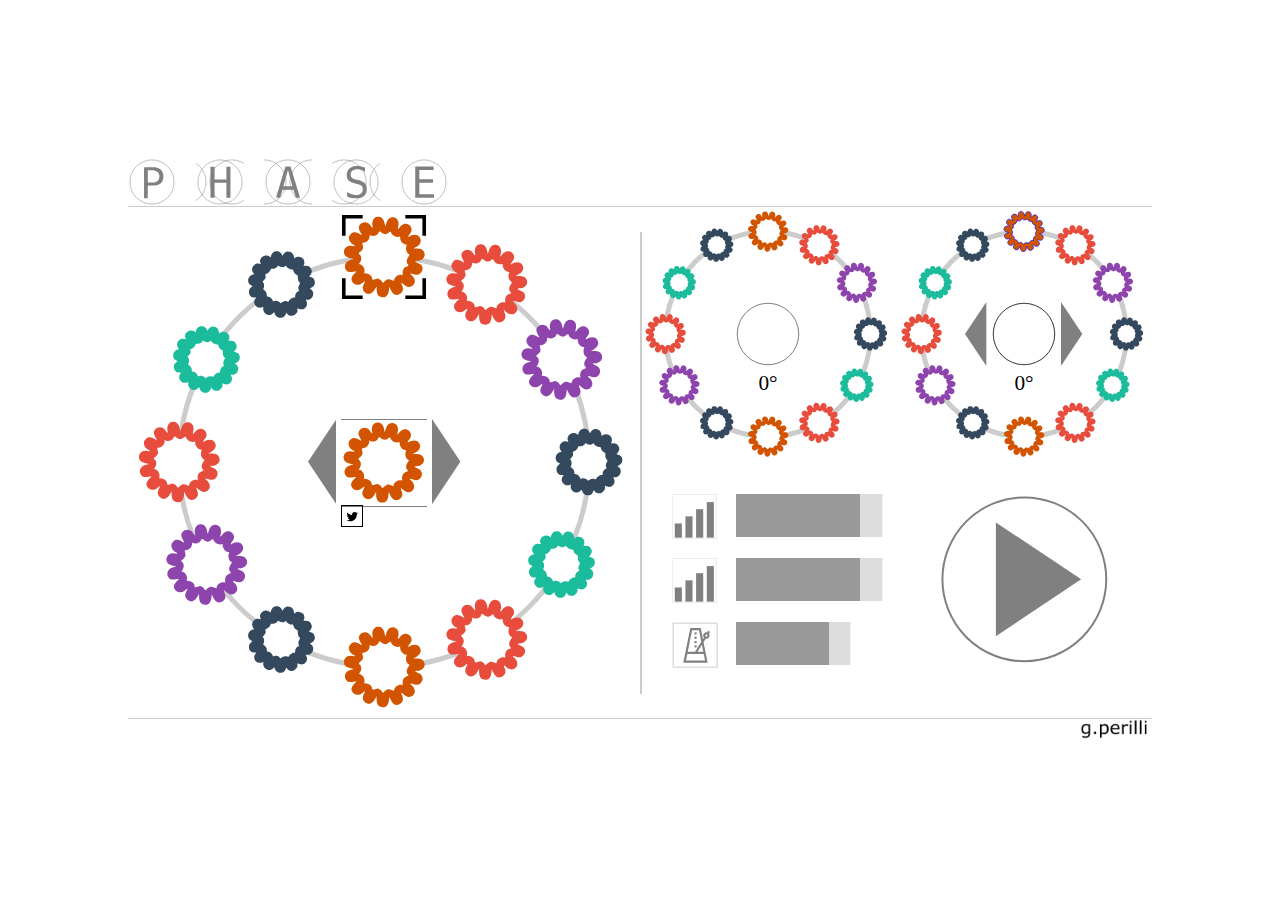
==== index.html @ 6e59edee "Update index.html" ====
<!DOCTYPE html>
<html>

<head>
<title>Phase</title>
    
<title>Phase: The Reichian Sequencer.</title>

<meta name="viewport" content="width=device-width, initial-scale=1" charset="UTF-8">
<meta name=”description” content="Phase; The Reichian sequencer. Phase any 12 note melody. 12 note melody phase machine for pure minimalist joy.">

<!-- OG Facebook -->
<meta property="og:url" content="https://gperilli.github.io/phase/" />
<meta property="og:type" content="website" />
<meta property="og:title" content="Phase" />
<meta property="og:description" content="Phase" />
<meta property="og:image" content="https://gperilli.github.io/phase/graphics/Phase-ShreImg.png" />

<!-- Twitter -->
<meta name="twitter:card" content="summary_large_image">
<meta name="twitter:site" content="@flickr" />
<meta name="twitter:title" content="Phase" />
<meta name="twitter:description" content="Phase" />
<meta name="twitter:image" content="https://gperilli.github.io/phase/graphics/Phase-ShreImg.png" />

<link rel="icon" href="graphics/phasefav.png">

<meta content="width=device-width, initial-scale=1" name="viewport" />
 
<style>
    html, body {
    height: 100%;
    margin: 0px;
        background-color: #fff;
        overflow: hidden;
}

.border {
    border: 0px solid blue;
}
    
.centralcolumn {
    background-color: white;
    width: 1024px;
    height: 100%;
    border: 0px solid blue; 
    position: relative; 
    margin: auto;
    
}
    
#SqrsCnt {
    position: absolute;
    background-color: #fff; 
}

#CntrlSqre {
    position: absolute; 
    background-color: #fff; 
    border: 0px solid #000;
}

.DspQrtrs {
    position: absolute;
    background-color: #fff; 
}

#gperilli {
    position: absolute; 
    background-color: #fff; 
    border-top: 0px solid #000;   
}

#ttle {
    position: absolute; 
    background-color: #fff; 
    border-bottom: 0px solid #000;   
}

#DsplySqre {
    position: absolute; 
    background-color: #fff; 
    border: 0px solid #000;"
}
        
.gperillilink {
    opacity: 0;
    cursor: pointer;
}
    
.gperillilink:hover {
    opacity: 1;
}
    
#PhseDspBx:hover {
    background-color: #ddd;    
}
    
.PhseSlect {
   
}
    
.PhseSlect:hover {
    background-color: #ddd; 
}

    
.FdeImgCvr {
  opacity: 0;
  fill: #fff;
  width: 100%;
  height: 100%;
}




.seqitmslctbx {
    opacity: 0;
}
    
.seqitmincrcle {
    opacity: 0;
}

.seqitmundrcrcle {
    opacity: 0;
}
    
.seqitmundrcrcle.transi {
    -webkit-transition: 1s;
  -moz-transition: 1s;
  -ms-transition: 1s;
  -o-transition: 1s;
  transition: 2s;
    opacity: 1;
}
    
.SeqItmPth {
    opacity: 0;
}
    
.SeqItmPth.transi {
    -webkit-transition: 1s;
  -moz-transition: 1s;
  -ms-transition: 1s;
  -o-transition: 1s;
  transition: 2s;
    opacity: 1;
}

#playbtncrcle {
    fill: none;
}
    
#playbtnico {
    fill: #808080;
}
    
#plybar1 {
    fill: #808080;
    display: none;
}
    
#plybar2 {
    fill: #808080;
    display: none;
}


input[type="range"] { 
    margin: auto;
    -webkit-appearance: none;
    position: relative;
    overflow: hidden;
    height: 40px;
    width: 200px;
    cursor: pointer;
    border-radius: 0; /* iOS */
    background: #ddd;
}

::-webkit-slider-runnable-track {
    background: #ddd;
}

/*
 * 1. Set to 0 width and remove border for a slider without a thumb
 */
::-webkit-slider-thumb {
    -webkit-appearance: none;
    width: 10px; /* 1 */
    height: 40px;
    background: #999;
    box-shadow: -100vw 0 0 100vw #999;
    border: 0px solid #999; /* 1 */
}

::-moz-range-track {
    height: 40px;
    background: #ddd;
}

::-moz-range-thumb {
    background: #999;
    height: 40px;
    width: 20px;
    border: 3px solid #999;
    border-radius: 0 !important;
    box-shadow: -100vw 0 0 100vw dodgerblue;
    box-sizing: border-box;
}

::-ms-fill-lower { 
    background: dodgerblue;
}

::-ms-thumb { 
    background: #999;
    border: 2px solid #999;
    height: 40px;
    width: 20px;
    box-sizing: border-box;
}

::-ms-ticks-after { 
    display: none; 
}

::-ms-ticks-before { 
    display: none; 
}

::-ms-track { 
    background: #ddd;
    color: transparent;
    height: 40px;
    border: none;
}

::-ms-tooltip { 
    display: none;
}

.uicvrbx {
    display: none;
}
    
/* Responsiveness */
@media (max-width: 1024px) {
	.centralcolumn {
		width: 100%;
	}
}

</style>
<script src="js/siema.js"></script>
<script src="js/Tone.js"></script>
    
</head>
    
<body id="scrnbdy" onload="SetLyOut(), loadfunc()" onresize="SetLyOut()">

<div id="centralcolumn" class="centralcolumn">
    
<div id="line" style="position: absolute; width: 0px; border: 0.6px solid #ccc; z-index: 90;"></div>
<div id="SqrsCnt"></div>
<div id="CntrlSqre">
    
    
    <svg height=100% width=100% style="overflow: visible;">
        <circle id="circle" cx="50%" cy="50%" r="50%" stroke="#ccc" stroke-width="5" style="" fill="transparent" />
        
        
            
            <svg id="SeqPntRct0" xmlns="http://www.w3.org/2000/svg" class="SmpleDsp" style="position: absolute;" viewBox="0 0 70 70" width="100%">
                <circle class="seqitmundrcrcle transi" id="seqitmundrcrcle0" cx="50%" cy="50%" r="31%" style="position: relative; fill: #fff;" />
                <path class="SeqItmPth transi" id="seqitm0" style="" d=""> </path>
                <circle class="seqitmincrcle" id="seqitmincrcle0" cx="50%" cy="50%" r="31%" style="position: relative;" />
                
                <g class="seqitmslctbx" id="seqitmslctbx0" style="">
                    <path d="M17.5,2 L2,2 L2,17.5" fill="none" stroke="black" stroke-width="3" />
                    <path d="M2,52.5 L2,68 L17.5,68" fill="none" stroke="black" stroke-width="3" />
                    <path d="M52.5,68 L68,68 L68,52.5" fill="none" stroke="black" stroke-width="3" />
                    <path d="M68,17.5 L68,2 L52.5,2" fill="none" stroke="black" stroke-width="3" />
                </g>
            </svg>
        <circle id="SeqPnt0" class="FdeImgCvr" onmouseover="seqitmfdr(0, 'over')" onmouseout="seqitmfdr(0, 'out')" onClick="itmslct(0), StCarPs(0), playIt(0, 0.25)" cx="0" cy="0" r="5px" />
        
        
            <svg id="SeqPntRct1" xmlns="http://www.w3.org/2000/svg" class="SmpleDsp" style="position: absolute;" viewBox="0 0 70 70" width="100%">
                <circle class="seqitmundrcrcle transi" id="seqitmundrcrcle1" cx="50%" cy="50%" r="31%" style="position: relative; fill: #fff;" />
                <path class="SeqItmPth transi" id="seqitm1" style="" d=""> </path>
                <circle class="seqitmincrcle" id="seqitmincrcle1" cx="50%" cy="50%" r="31%" style="position: relative;" />
                
                <g class="seqitmslctbx" id="seqitmslctbx1" style="">
                    <path d="M17.5,2 L2,2 L2,17.5" fill="none" stroke="black" stroke-width="3" />
                    <path d="M2,52.5 L2,68 L17.5,68" fill="none" stroke="black" stroke-width="3" />
                    <path d="M52.5,68 L68,68 L68,52.5" fill="none" stroke="black" stroke-width="3" />
                    <path d="M68,17.5 L68,2 L52.5,2" fill="none" stroke="black" stroke-width="3" />
                </g>
            </svg>
        <circle class="FdeImgCvr transi" onmouseover="seqitmfdr(1, 'over')" onmouseout="seqitmfdr(1, 'out')" onClick="itmslct(1), StCarPs(1), playIt(1, 0.25)" id="SeqPnt1" cx="0" cy="0" r="5px" stroke="red" stroke-width="1" />
        
        
            <svg id="SeqPntRct2" xmlns="http://www.w3.org/2000/svg" class="SmpleDsp" style="position: absolute;" viewBox="0 0 70 70" width="100%">
                <circle class="seqitmundrcrcle transi" id="seqitmundrcrcle2" cx="50%" cy="50%" r="31%" style="position: relative; fill: #fff;" />
                <path class="SeqItmPth transi" id="seqitm2" style="" d=""> </path>
                <circle class="seqitmincrcle" id="seqitmincrcle2" cx="50%" cy="50%" r="31%" style="position: relative;" />
                
                <g class="seqitmslctbx" id="seqitmslctbx2" style="">
                    <path d="M17.5,2 L2,2 L2,17.5" fill="none" stroke="black" stroke-width="3" />
                    <path d="M2,52.5 L2,68 L17.5,68" fill="none" stroke="black" stroke-width="3" />
                    <path d="M52.5,68 L68,68 L68,52.5" fill="none" stroke="black" stroke-width="3" />
                    <path d="M68,17.5 L68,2 L52.5,2" fill="none" stroke="black" stroke-width="3" />
                </g>
            </svg>
        <circle class="FdeImgCvr transi" onmouseover="seqitmfdr(2, 'over')" onmouseout="seqitmfdr(2, 'out')" onClick="itmslct(2), StCarPs(2), playIt(2, 0.25)" id="SeqPnt2" cx="0" cy="0" r="5px" stroke="red" stroke-width="1" />
        
        
            <svg id="SeqPntRct3" xmlns="http://www.w3.org/2000/svg" class="SmpleDsp" style="position: absolute;" viewBox="0 0 70 70" width="100%">
                <circle class="seqitmundrcrcle transi" id="seqitmundrcrcle3" cx="50%" cy="50%" r="31%" style="position: relative; fill: #fff;" />
                <path class="SeqItmPth transi" id="seqitm3" style="" d=""> </path>
                <circle class="seqitmincrcle" id="seqitmincrcle3" cx="50%" cy="50%" r="31%" style="position: relative;" />
                
                <g class="seqitmslctbx" id="seqitmslctbx3" style="">
                    <path d="M17.5,2 L2,2 L2,17.5" fill="none" stroke="black" stroke-width="3" />
                    <path d="M2,52.5 L2,68 L17.5,68" fill="none" stroke="black" stroke-width="3" />
                    <path d="M52.5,68 L68,68 L68,52.5" fill="none" stroke="black" stroke-width="3" />
                    <path d="M68,17.5 L68,2 L52.5,2" fill="none" stroke="black" stroke-width="3" />
                </g>
            </svg>
        <circle class="FdeImgCvr transi" onmouseover="seqitmfdr(3, 'over')" onmouseout="seqitmfdr(3, 'out')" onClick="itmslct(3), StCarPs(3), playIt(3, 0.25)" id="SeqPnt3" cx="0" cy="0" r="5px" stroke="red" stroke-width="1" />
        
        
            <svg id="SeqPntRct4" xmlns="http://www.w3.org/2000/svg" class="SmpleDsp" style="position: absolute;" viewBox="0 0 70 70" width="100%">
                <circle class="seqitmundrcrcle transi" id="seqitmundrcrcle4" cx="50%" cy="50%" r="31%" style="position: relative; fill: #fff;" />
                <path class="SeqItmPth transi" id="seqitm4" style="" d=""> </path>
                <circle class="seqitmincrcle" id="seqitmincrcle4" cx="50%" cy="50%" r="31%" style="position: relative;" />
                
                <g class="seqitmslctbx" id="seqitmslctbx4" style="">
                    <path d="M17.5,2 L2,2 L2,17.5" fill="none" stroke="black" stroke-width="3" />
                    <path d="M2,52.5 L2,68 L17.5,68" fill="none" stroke="black" stroke-width="3" />
                    <path d="M52.5,68 L68,68 L68,52.5" fill="none" stroke="black" stroke-width="3" />
                    <path d="M68,17.5 L68,2 L52.5,2" fill="none" stroke="black" stroke-width="3" />
                </g>
            </svg>
        <circle class="FdeImgCvr transi" onmouseover="seqitmfdr(4, 'over')" onmouseout="seqitmfdr(4, 'out')" onClick="itmslct(4), StCarPs(4), playIt(4, 0.25)" id="SeqPnt4" cx="0" cy="0" r="5px" stroke="red" stroke-width="1" />
        
        
            <svg id="SeqPntRct5" xmlns="http://www.w3.org/2000/svg" class="SmpleDsp" style="position: absolute;" viewBox="0 0 70 70" width="100%">
                <circle class="seqitmundrcrcle transi" id="seqitmundrcrcle5" cx="50%" cy="50%" r="31%" style="position: relative; fill: #fff;" />
                <path class="SeqItmPth transi" id="seqitm5" style="" d=""> </path>
                <circle class="seqitmincrcle" id="seqitmincrcle5" cx="50%" cy="50%" r="31%" style="position: relative;" />
                
                <g class="seqitmslctbx" id="seqitmslctbx5" style="">
                    <path d="M17.5,2 L2,2 L2,17.5" fill="none" stroke="black" stroke-width="3" />
                    <path d="M2,52.5 L2,68 L17.5,68" fill="none" stroke="black" stroke-width="3" />
                    <path d="M52.5,68 L68,68 L68,52.5" fill="none" stroke="black" stroke-width="3" />
                    <path d="M68,17.5 L68,2 L52.5,2" fill="none" stroke="black" stroke-width="3" />
                </g>
            </svg>
        <circle class="FdeImgCvr transi" onmouseover="seqitmfdr(5, 'over')" onmouseout="seqitmfdr(5, 'out')" onClick="itmslct(5), StCarPs(5), playIt(5, 0.25)" id="SeqPnt5" cx="0" cy="0" r="5px" stroke="red" stroke-width="1" />
        
        
            <svg id="SeqPntRct6" xmlns="http://www.w3.org/2000/svg" class="SmpleDsp" style="position: absolute;" viewBox="0 0 70 70" width="100%">
                <circle class="seqitmundrcrcle transi" id="seqitmundrcrcle6" cx="50%" cy="50%" r="31%" style="position: relative; fill: #fff;" />
                <path class="SeqItmPth transi" id="seqitm6" style="" d=""> </path>
                <circle class="seqitmincrcle" id="seqitmincrcle6" cx="50%" cy="50%" r="31%" style="position: relative;" />
                
                <g class="seqitmslctbx" id="seqitmslctbx6" style="">
                    <path d="M17.5,2 L2,2 L2,17.5" fill="none" stroke="black" stroke-width="3" />
                    <path d="M2,52.5 L2,68 L17.5,68" fill="none" stroke="black" stroke-width="3" />
                    <path d="M52.5,68 L68,68 L68,52.5" fill="none" stroke="black" stroke-width="3" />
                    <path d="M68,17.5 L68,2 L52.5,2" fill="none" stroke="black" stroke-width="3" />
                </g>
            </svg>
        <circle class="FdeImgCvr transi" onmouseover="seqitmfdr(6, 'over')" onmouseout="seqitmfdr(6, 'out')" onClick="itmslct(6), StCarPs(6), playIt(6, 0.25)" id="SeqPnt6" cx="0" cy="0" r="5px" stroke="red" stroke-width="1" />
        
        
            <svg id="SeqPntRct7" xmlns="http://www.w3.org/2000/svg" class="SmpleDsp" style="position: absolute;" viewBox="0 0 70 70" width="100%">
                <circle class="seqitmundrcrcle transi" id="seqitmundrcrcle7" cx="50%" cy="50%" r="31%" style="position: relative; fill: #fff;" />
                <path class="SeqItmPth transi" id="seqitm7" style="" d=""> </path>
                <circle class="seqitmincrcle" id="seqitmincrcle7" cx="50%" cy="50%" r="31%" style="position: relative;" />
                
                <g class="seqitmslctbx" id="seqitmslctbx7" style="">
                    <path d="M17.5,2 L2,2 L2,17.5" fill="none" stroke="black" stroke-width="3" />
                    <path d="M2,52.5 L2,68 L17.5,68" fill="none" stroke="black" stroke-width="3" />
                    <path d="M52.5,68 L68,68 L68,52.5" fill="none" stroke="black" stroke-width="3" />
                    <path d="M68,17.5 L68,2 L52.5,2" fill="none" stroke="black" stroke-width="3" />
                </g>
            </svg>
        <circle class="FdeImgCvr transi" onmouseover="seqitmfdr(7, 'over')" onmouseout="seqitmfdr(7, 'out')" id="SeqPnt7" onClick="itmslct(7), StCarPs(7), playIt(7, 0.25)" cx="0" cy="0" r="5px" stroke="red" stroke-width="1" />
        
        
            <svg id="SeqPntRct8" xmlns="http://www.w3.org/2000/svg" class="SmpleDsp" style="position: absolute;" viewBox="0 0 70 70" width="100%">
                <circle class="seqitmundrcrcle transi" id="seqitmundrcrcle8" cx="50%" cy="50%" r="31%" style="position: relative; fill: #fff;" />
                <path class="SeqItmPth transi" id="seqitm8" style="" d=""> </path>
                <circle class="seqitmincrcle" id="seqitmincrcle8" cx="50%" cy="50%" r="31%" style="position: relative;" />
                
                <g class="seqitmslctbx" id="seqitmslctbx8" style="">
                    <path d="M17.5,2 L2,2 L2,17.5" fill="none" stroke="black" stroke-width="3" />
                    <path d="M2,52.5 L2,68 L17.5,68" fill="none" stroke="black" stroke-width="3" />
                    <path d="M52.5,68 L68,68 L68,52.5" fill="none" stroke="black" stroke-width="3" />
                    <path d="M68,17.5 L68,2 L52.5,2" fill="none" stroke="black" stroke-width="3" />
                </g>
            </svg>
        <circle class="FdeImgCvr transi" onmouseover="seqitmfdr(8, 'over')" onmouseout="seqitmfdr(8, 'out')" onClick="itmslct(8), StCarPs(8), playIt(8, 0.25)" id="SeqPnt8" cx="0" cy="0" r="5px" stroke="red" stroke-width="1" />
        
        
            <svg id="SeqPntRct9" xmlns="http://www.w3.org/2000/svg" class="SmpleDsp" style="position: absolute;" viewBox="0 0 70 70" width="100%">
                <circle class="seqitmundrcrcle transi" id="seqitmundrcrcle9" cx="50%" cy="50%" r="31%" style="position: relative; fill: #fff;" />
                <path class="SeqItmPth transi" id="seqitm9" style="" d=""> </path>
                <circle class="seqitmincrcle" id="seqitmincrcle9" cx="50%" cy="50%" r="31%" style="position: relative;" />
                
                <g class="seqitmslctbx" id="seqitmslctbx9" style="">
                    <path d="M17.5,2 L2,2 L2,17.5" fill="none" stroke="black" stroke-width="3" />
                    <path d="M2,52.5 L2,68 L17.5,68" fill="none" stroke="black" stroke-width="3" />
                    <path d="M52.5,68 L68,68 L68,52.5" fill="none" stroke="black" stroke-width="3" />
                    <path d="M68,17.5 L68,2 L52.5,2" fill="none" stroke="black" stroke-width="3" />
                </g>
            </svg>
        <circle class="FdeImgCvr transi" onmouseover="seqitmfdr(9, 'over')" onmouseout="seqitmfdr(9, 'out')" onClick="itmslct(9), StCarPs(9), playIt(9, 0.25)" id="SeqPnt9" cx="0" cy="0" r="5px" stroke="red" stroke-width="1" />
        
        
            <svg id="SeqPntRct10" xmlns="http://www.w3.org/2000/svg" class="SmpleDsp" style="position: absolute;" viewBox="0 0 70 70" width="100%">
                <circle class="seqitmundrcrcle transi" id="seqitmundrcrcle10" cx="50%" cy="50%" r="31%" style="position: relative; fill: #fff;" />
                <path class="SeqItmPth transi" id="seqitm10" style="" d=""> </path>
                <circle class="seqitmincrcle" id="seqitmincrcle10" cx="50%" cy="50%" r="31%" style="position: relative;" />
                
                <g class="seqitmslctbx" id="seqitmslctbx10" style="">
                    <path d="M17.5,2 L2,2 L2,17.5" fill="none" stroke="black" stroke-width="3" />
                    <path d="M2,52.5 L2,68 L17.5,68" fill="none" stroke="black" stroke-width="3" />
                    <path d="M52.5,68 L68,68 L68,52.5" fill="none" stroke="black" stroke-width="3" />
                    <path d="M68,17.5 L68,2 L52.5,2" fill="none" stroke="black" stroke-width="3" />
                </g>
            </svg>
        <circle class="FdeImgCvr transi" onmouseover="seqitmfdr(10, 'over')" onmouseout="seqitmfdr(10, 'out')" onClick="itmslct(10), StCarPs(10), playIt(10, 0.25)" id="SeqPnt10" cx="0" cy="0" r="5px" stroke="red" stroke-width="1" />
        
        
            <svg id="SeqPntRct11" xmlns="http://www.w3.org/2000/svg" class="SmpleDsp" style="position: absolute;" viewBox="0 0 70 70" width="100%">
                <circle class="seqitmundrcrcle transi" id="seqitmundrcrcle11" cx="50%" cy="50%" r="31%" style="position: relative; fill: #fff;" />
                <path class="SeqItmPth transi" id="seqitm11" style="" d=""> </path>
                <circle class="seqitmincrcle" id="seqitmincrcle11" cx="50%" cy="50%" r="31%" style="position: relative;" />
                
                <g class="seqitmslctbx" id="seqitmslctbx11" style="">
                    <path d="M17.5,2 L2,2 L2,17.5" fill="none" stroke="black" stroke-width="3" />
                    <path d="M2,52.5 L2,68 L17.5,68" fill="none" stroke="black" stroke-width="3" />
                    <path d="M52.5,68 L68,68 L68,52.5" fill="none" stroke="black" stroke-width="3" />
                    <path d="M68,17.5 L68,2 L52.5,2" fill="none" stroke="black" stroke-width="3" />
                </g>
            </svg>
        <circle class="FdeImgCvr transi" onmouseover="seqitmfdr(11, 'over')" onmouseout="seqitmfdr(11, 'out')" onClick="itmslct(11), StCarPs(11), playIt(11, 0.25)" id="SeqPnt11" cx="0" cy="0" r="5px" stroke="red" stroke-width="1" />
        
    </svg>
    
    <div id="TneBxBck" style="position: absolute;">
        <svg id="TneBxBckVec" height="0%" width="0%" viewBox="0 0 40 120" onclick="Siema.prev(), SeqStIncre('dn')">  
        <polygon points="40,0 40,120 0,60" style="fill:#808080;" />
        Sorry, your browser does not support inline SVG.
        </svg>
    </div>
    <div id="TneBx"  style="border-top: 1px solid #808080; border-bottom: 1px solid #808080; position: absolute;">
        <div class="siema" style="position: absolute: width: 100%; height: 100%; background-color: #fff;">
          
            <svg id="" xmlns="http://www.w3.org/2000/svg" class="SmpleDsp" style="position: relative;" viewBox="0 0 70 70" width="100%">
				<path id="NtePltteSlctItm1" style="" d=""> </path>
            </svg>
            
            <svg id="" xmlns="http://www.w3.org/2000/svg" class="SmpleDsp" style="position: relative;" viewBox="0 0 70 70" width="100%">
				<path id="NtePltteSlctItm2" style="" d=""> </path>
            </svg>
            
            <svg id="" xmlns="http://www.w3.org/2000/svg" class="SmpleDsp" style="position: relative;" viewBox="0 0 70 70" width="100%">
				<path id="NtePltteSlctItm3" style="" d=""> </path>
            </svg>
            
            <svg id="" xmlns="http://www.w3.org/2000/svg" class="SmpleDsp" style="position: relative;" viewBox="0 0 70 70" width="100%">
				<path id="NtePltteSlctItm4" style="" d=""> </path>
            </svg>
            
            <svg id="" xmlns="http://www.w3.org/2000/svg" class="SmpleDsp" style="position: relative;" viewBox="0 0 70 70" width="100%">
				<path id="NtePltteSlctItm5" style="" d=""> </path>
            </svg>
            
            <svg id="" xmlns="http://www.w3.org/2000/svg" class="SmpleDsp" style="position: relative;" viewBox="0 0 70 70" width="100%">
				<path id="NtePltteSlctItm6" style="" d=""> </path>
            </svg>
            
            <svg id="" xmlns="http://www.w3.org/2000/svg" class="SmpleDsp" style="position: relative;" viewBox="0 0 70 70" width="100%">
				<path id="NtePltteSlctItm7" style="" d=""> </path>
            </svg>
            
            <svg id="" xmlns="http://www.w3.org/2000/svg" class="SmpleDsp" style="position: relative;" viewBox="0 0 70 70" width="100%">
				<path id="NtePltteSlctItm8" style="" d=""> </path>
            </svg>
            
            <svg id="" xmlns="http://www.w3.org/2000/svg" class="SmpleDsp" style="position: relative;" viewBox="0 0 70 70" width="100%">
				<path id="NtePltteSlctItm9" style="" d=""> </path>
            </svg>
            
            <svg id="" xmlns="http://www.w3.org/2000/svg" class="SmpleDsp" style="position: relative;" viewBox="0 0 70 70" width="100%">
				<path id="NtePltteSlctItm10" style="" d=""> </path>
            </svg>
        </div>
    </div>
    <div id="TneBxFrd" style="position: absolute;">
        <svg id="TneBxFrdVec" height="0%" width="0%" viewBox="0 0 40 120" onclick="Siema.next(), SeqStIncre('up')">
        <polygon points="0,0 0,120 40,60" style="fill:#808080;" />
        Sorry, your browser does not support inline SVG.
        </svg>
    </div>
    
    <div id="TwtrShreBtn" style="border: 1px solid #000; position: absolute;" onclick="window.open('http://www.twitter.com/share?url=https://gperilli.github.io/phase/index','twitter-share-dialog','width=626,height=436'); return false;">
        
		  <svg style="width: 100%; height: 100%;" viewbox="0 0 115 115">
			 <g transform="translate(1,1)">
				<path id="BtnTextID-Twitter" d="M90.461,40.316c-2.404,1.066-4.99,1.787-7.702,2.109c2.769-1.659,4.894-4.284,5.897-7.417 c-2.591,1.537-5.462,2.652-8.515,3.253c-2.446-2.605-5.931-4.233-9.79-4.233c-7.404,0-13.409,6.005-13.409,13.409 c0,1.051,0.119,2.074,0.349,3.056c-11.144-0.559-21.025-5.897-27.639-14.012c-1.154,1.98-1.816,4.285-1.816,6.742 c0,4.651,2.369,8.757,5.965,11.161c-2.197-0.069-4.266-0.672-6.073-1.679c-0.001,0.057-0.001,0.114-0.001,0.17 c0,6.497,4.624,11.916,10.757,13.147c-1.124,0.308-2.311,0.471-3.532,0.471c-0.866,0-1.705-0.083-2.523-0.239 c1.706,5.326,6.657,9.203,12.526,9.312c-4.59,3.597-10.371,5.74-16.655,5.74c-1.08,0-2.15-0.063-3.197-0.188 c5.931,3.806,12.981,6.025,20.553,6.025c24.664,0,38.152-20.432,38.152-38.153c0-0.581-0.013-1.16-0.039-1.734 C86.391,45.366,88.664,43.005,90.461,40.316L90.461,40.316z">
				</path>
			 </g>
		  </svg>
    </div>
    
</div>

<div id="DsplySqre" style="">
    <div class="DspQrtrs" id="StatSeqBx" style="">
        <svg height=100%; width=100%; style="overflow: visible;">
            <circle id="SttSqCrcl" cx="50%" cy="50%" r="50%" stroke="#ccc" stroke-width="5" style="" fill="transparent" />
            
        <circle id="StcSqPnt0" cx="0" cy="0" r="5px" stroke="red" stroke-width="0" fill="transparent"/>
            <svg id="StcSeqPntRct0" stroke="blue" stroke-width="0" xmlns="http://www.w3.org/2000/svg" class="SmpleDsp" style="position: absolute;" viewBox="0 0 70 70" width="100%">
                <circle class="seqitmundrcrcle transi" id="stcseqitmundrcrcle0" cx="50%" cy="50%" r="31%" style="position: relative; fill: #fff;" />
                <path class="SeqItmPth transi" id="stcseqitm0" style="" d=""> </path>
                <circle class="seqitmincrcle" id="StcSqItmInCrcl0" cx="50%" cy="50%" r="31%" style="position: relative;" />
            </svg>
            
        <circle id="StcSqPnt1" cx="0" cy="0" r="5px" stroke="black" stroke-width="0" fill="transparent" />
            <svg id="StcSeqPntRct1" stroke-width="1" xmlns="http://www.w3.org/2000/svg" class="SmpleDsp" style="position: absolute;" viewBox="0 0 70 70" width="100%">
				<circle class="seqitmundrcrcle transi" id="stcseqitmundrcrcle1" cx="50%" cy="50%" r="31%" style="position: relative; fill: #fff;" />
                <path class="SeqItmPth transi" id="stcseqitm1" style="" d=""> </path>
                <circle class="seqitmincrcle" id="StcSqItmInCrcl1" cx="50%" cy="50%" r="31%" style="position: relative;" />
            </svg>
            
        <circle id="StcSqPnt2" cx="0" cy="0" r="5px" stroke="black" stroke-width="0" fill="transparent" />
            <svg id="StcSeqPntRct2" xmlns="http://www.w3.org/2000/svg" class="SmpleDsp" style="position: absolute;" viewBox="0 0 70 70" width="100%">
				<circle class="seqitmundrcrcle transi" id="stcseqitmundrcrcle2" cx="50%" cy="50%" r="31%" style="position: relative; fill: #fff;" />
                <path class="SeqItmPth transi" id="stcseqitm2" style="" d=""> </path>
                <circle class="seqitmincrcle" id="StcSqItmInCrcl2" cx="50%" cy="50%" r="31%" style="position: relative;" />
            </svg>
            
        <circle id="StcSqPnt3" cx="0" cy="0" r="5px" stroke="black" stroke-width="0" fill="transparent" />
            <svg id="StcSeqPntRct3" xmlns="http://www.w3.org/2000/svg" class="SmpleDsp" style="position: absolute;" viewBox="0 0 70 70" width="100%">
				<circle class="seqitmundrcrcle transi" id="stcseqitmundrcrcle3" cx="50%" cy="50%" r="31%" style="position: relative; fill: #fff;" />
                <path class="SeqItmPth transi" id="stcseqitm3" style="" d=""> </path>
                <circle class="seqitmincrcle" id="StcSqItmInCrcl3" cx="50%" cy="50%" r="31%" style="position: relative;" />
            </svg>
            
        <circle id="StcSqPnt4" cx="0" cy="0" r="5px" stroke="black" stroke-width="0" fill="transparent" />
            <svg id="StcSeqPntRct4" xmlns="http://www.w3.org/2000/svg" class="SmpleDsp" style="position: absolute;" viewBox="0 0 70 70" width="100%">
				<circle class="seqitmundrcrcle transi" id="stcseqitmundrcrcle4" cx="50%" cy="50%" r="31%" style="position: relative; fill: #fff;" />
                <path class="SeqItmPth transi" id="stcseqitm4" style="" d=""> </path>
                <circle class="seqitmincrcle" id="StcSqItmInCrcl4" cx="50%" cy="50%" r="31%" style="position: relative;" />
            </svg>
            
        <circle id="StcSqPnt5" cx="0" cy="0" r="5px" stroke="black" stroke-width="0" fill="transparent" />
            <svg id="StcSeqPntRct5" xmlns="http://www.w3.org/2000/svg" class="SmpleDsp" style="position: absolute;" viewBox="0 0 70 70" width="100%">
				<circle class="seqitmundrcrcle transi" id="stcseqitmundrcrcle5" cx="50%" cy="50%" r="31%" style="position: relative; fill: #fff;" />
                <path class="SeqItmPth transi" id="stcseqitm5" style="" d=""> </path>
                <circle class="seqitmincrcle" id="StcSqItmInCrcl5" cx="50%" cy="50%" r="31%" style="position: relative;" />
            </svg>
            
        <circle id="StcSqPnt6" cx="0" cy="0" r="5px" stroke="black" stroke-width="0" fill="transparent" />
            <svg id="StcSeqPntRct6" xmlns="http://www.w3.org/2000/svg" class="SmpleDsp" style="position: absolute;" viewBox="0 0 70 70" width="100%">
				<circle class="seqitmundrcrcle transi" id="stcseqitmundrcrcle6" cx="50%" cy="50%" r="31%" style="position: relative; fill: #fff;" />
                <path class="SeqItmPth transi" id="stcseqitm6" style="" d=""> </path>
                <circle class="seqitmincrcle" id="StcSqItmInCrcl6" cx="50%" cy="50%" r="31%" style="position: relative;" />
            </svg>
            
        <circle id="StcSqPnt7" cx="0" cy="0" r="5px" stroke="black" stroke-width="0" fill="transparent" />
            <svg id="StcSeqPntRct7" xmlns="http://www.w3.org/2000/svg" class="SmpleDsp" style="position: absolute;" viewBox="0 0 70 70" width="100%">
				<circle class="seqitmundrcrcle transi" id="stcseqitmundrcrcle7" cx="50%" cy="50%" r="31%" style="position: relative; fill: #fff;" />
                <path class="SeqItmPth transi" id="stcseqitm7" style="" d=""> </path>
                <circle class="seqitmincrcle" id="StcSqItmInCrcl7" cx="50%" cy="50%" r="31%" style="position: relative;" />
            </svg>
            
        <circle id="StcSqPnt8" cx="0" cy="0" r="5px" stroke="black" stroke-width="0" fill="transparent" />
            <svg id="StcSeqPntRct8" stroke-width="1" xmlns="http://www.w3.org/2000/svg" class="SmpleDsp" style="position: absolute;" viewBox="0 0 70 70" width="100%">
				<circle class="seqitmundrcrcle transi" id="stcseqitmundrcrcle8" cx="50%" cy="50%" r="31%" style="position: relative; fill: #fff;" />
                <path class="SeqItmPth transi" id="stcseqitm8" style="" d=""> </path>
                <circle class="seqitmincrcle" id="StcSqItmInCrcl8" cx="50%" cy="50%" r="31%" style="position: relative;" />
            </svg>
            
        <circle id="StcSqPnt9" cx="0" cy="0" r="5px" stroke="black" stroke-width="0" fill="transparent" />
            <svg id="StcSeqPntRct9" xmlns="http://www.w3.org/2000/svg" class="SmpleDsp" style="position: absolute;" viewBox="0 0 70 70" width="100%">
				<circle class="seqitmundrcrcle transi" id="stcseqitmundrcrcle9" cx="50%" cy="50%" r="31%" style="position: relative; fill: #fff;" />
                <path class="SeqItmPth transi" id="stcseqitm9" style="" d=""> </path>
                <circle class="seqitmincrcle" id="StcSqItmInCrcl9" cx="50%" cy="50%" r="31%" style="position: relative;" />
            </svg>
            
        <circle id="StcSqPnt10" cx="0" cy="0" r="5px" stroke="black" stroke-width="0" fill="transparent" />
            <svg id="StcSeqPntRct10" xmlns="http://www.w3.org/2000/svg" class="SmpleDsp" style="position: absolute;" viewBox="0 0 70 70" width="100%">
				<circle class="seqitmundrcrcle transi" id="stcseqitmundrcrcle10" cx="50%" cy="50%" r="31%" style="position: relative; fill: #fff;" />
                <path class="SeqItmPth transi" id="stcseqitm10" style="" d=""> </path>
                <circle class="seqitmincrcle" id="StcSqItmInCrcl10" cx="50%" cy="50%" r="31%" style="position: relative;" />
            </svg>
            
        <circle id="StcSqPnt11" cx="0" cy="0" r="5px" stroke="black" stroke-width="0" fill="transparent" />
            <svg id="StcSeqPntRct11" xmlns="http://www.w3.org/2000/svg" class="SmpleDsp" style="position: absolute;" viewBox="0 0 70 70" width="100%">
				<circle class="seqitmundrcrcle transi" id="stcseqitmundrcrcle11" cx="50%" cy="50%" r="31%" style="position: relative; fill: #fff;" />
                <path class="SeqItmPth transi" id="stcseqitm11" style="" d=""> </path>
                <circle class="seqitmincrcle" id="StcSqItmInCrcl11" cx="50%" cy="50%" r="31%" style="position: relative;" />
            </svg>
            
        </svg>
        
        <div id="phsestatbx" style="border: 0px solid #000; position: absolute; z-index: 99;">
            <svg height=100%; width=100%; style="overflow: hidden;">
                <circle id="" cx="50%" cy="50%" r="48%" stroke="black" stroke-width="1" style="opacity: 0.5;" fill="#fff" />
            </svg>
        </div>
        
        <div id="phsestatdegbx" style="border: 0px solid #000; position: absolute; z-index: 99;" align="center">
            <p id="phsestatdegtx" style="position: relative; margin: 0px; padding: 0px;">0&#176;</p>
        </div>
        
        
    </div>
    
    <div class="DspQrtrs" id="PhseSeqBx" style="">
        <svg height=100%; width=100%; style="overflow: visible;">
            <circle id="PhsSqCrcl" cx="50%" cy="50%" r="50%" stroke="#ccc" stroke-width="5" style="" fill="transparent" />
            
        <circle id="PhsSqPnt0" cx="0" cy="0" r="5px" stroke="red" stroke-width="0" fill="transparent" />
        <svg id="PhsSeqPntRct0" stroke="blue" stroke-width="1" xmlns="http://www.w3.org/2000/svg" class="SmpleDsp" style="position: absolute;" viewBox="0 0 70 70" width="100%">
            <circle class="seqitmundrcrcle transi" id="phsseqitmundrcrcle0" cx="50%" cy="50%" r="31%" style="position: relative; fill: #fff;" />
            <path class="SeqItmPth transi" id="phsseqitm0" style="" d=""> </path>
            <circle class="seqitmincrcle" id="PhsSqItmInCrcl0" cx="50%" cy="50%" r="31%" style="position: relative;" />
        </svg>
            
        <circle id="PhsSqPnt1" cx="0" cy="0" r="5px" stroke="black" stroke-width="0" fill="transparent" />
             <svg id="PhsSeqPntRct1" xmlns="http://www.w3.org/2000/svg" class="SmpleDsp" style="position: absolute;" viewBox="0 0 70 70" width="100%">
				<circle class="seqitmundrcrcle transi" id="phsseqitmundrcrcle1" cx="50%" cy="50%" r="31%" style="position: relative; fill: #fff;" />
                <path class="SeqItmPth transi" id="phsseqitm1" style="" d=""> </path>
                 <circle class="seqitmincrcle" id="PhsSqItmInCrcl1" cx="50%" cy="50%" r="31%" style="position: relative;" />
            </svg>
            
        <circle id="PhsSqPnt2" cx="0" cy="0" r="5px" stroke="black" stroke-width="0" fill="transparent" />
            <svg id="PhsSeqPntRct2" stroke-width="1" xmlns="http://www.w3.org/2000/svg" class="SmpleDsp" style="position: absolute;" viewBox="0 0 70 70" width="100%">
				<circle class="seqitmundrcrcle transi" id="phsseqitmundrcrcle2" cx="50%" cy="50%" r="31%" style="position: relative; fill: #fff;" />
                <path class="SeqItmPth transi" id="phsseqitm2" style="" d=""> </path>
                <circle class="seqitmincrcle" id="PhsSqItmInCrcl2" cx="50%" cy="50%" r="31%" style="position: relative;" />
            </svg>
            
        <circle id="PhsSqPnt3" cx="0" cy="0" r="5px" stroke="black" stroke-width="0" fill="transparent" />
            <svg id="PhsSeqPntRct3" xmlns="http://www.w3.org/2000/svg" class="SmpleDsp" style="position: absolute;" viewBox="0 0 70 70" width="100%">
				<circle class="seqitmundrcrcle transi" id="phsseqitmundrcrcle3" cx="50%" cy="50%" r="31%" style="position: relative; fill: #fff;" />
                <path class="SeqItmPth transi" id="phsseqitm3" style="" d=""> </path>
                <circle class="seqitmincrcle" id="PhsSqItmInCrcl3" cx="50%" cy="50%" r="31%" style="position: relative;" />
            </svg>
            
        <circle id="PhsSqPnt4" cx="0" cy="0" r="5px" stroke="black" stroke-width="0" fill="transparent" />
            <svg id="PhsSeqPntRct4" xmlns="http://www.w3.org/2000/svg" class="SmpleDsp" style="position: absolute;" viewBox="0 0 70 70" width="100%">
				<circle class="seqitmundrcrcle transi" id="phsseqitmundrcrcle4" cx="50%" cy="50%" r="31%" style="position: relative; fill: #fff;" />
                <path class="SeqItmPth transi" id="phsseqitm4" style="" d=""> </path>
                <circle class="seqitmincrcle" id="PhsSqItmInCrcl4" cx="50%" cy="50%" r="31%" style="position: relative;" />
            </svg>
            
        <circle id="PhsSqPnt5" cx="0" cy="0" r="5px" stroke="black" stroke-width="0" fill="transparent" />
            <svg id="PhsSeqPntRct5" xmlns="http://www.w3.org/2000/svg" class="SmpleDsp" style="position: absolute;" viewBox="0 0 70 70" width="100%">
				<circle class="seqitmundrcrcle transi" id="phsseqitmundrcrcle5" cx="50%" cy="50%" r="31%" style="position: relative; fill: #fff;" />
                <path class="SeqItmPth transi" id="phsseqitm5" style="" d=""> </path>
                <circle class="seqitmincrcle" id="PhsSqItmInCrcl5" cx="50%" cy="50%" r="31%" style="position: relative;" />
            </svg>
            
        <circle id="PhsSqPnt6" cx="0" cy="0" r="5px" stroke="black" stroke-width="0" fill="transparent" />
            <svg id="PhsSeqPntRct6" xmlns="http://www.w3.org/2000/svg" class="SmpleDsp" style="position: absolute;" viewBox="0 0 70 70" width="100%">
				<circle class="seqitmundrcrcle transi" id="phsseqitmundrcrcle6" cx="50%" cy="50%" r="31%" style="position: relative; fill: #fff;" />
                <path class="SeqItmPth transi" id="phsseqitm6" style="" d=""> </path>
                <circle class="seqitmincrcle" id="PhsSqItmInCrcl6" cx="50%" cy="50%" r="31%" style="position: relative;" />
            </svg>
            
        <circle id="PhsSqPnt7" cx="0" cy="0" r="5px" stroke="black" stroke-width="0" fill="transparent" />
            <svg id="PhsSeqPntRct7" xmlns="http://www.w3.org/2000/svg" class="SmpleDsp" style="position: absolute;" viewBox="0 0 70 70" width="100%">
				<circle class="seqitmundrcrcle transi" id="phsseqitmundrcrcle7" cx="50%" cy="50%" r="31%" style="position: relative; fill: #fff;" />
                <path class="SeqItmPth transi" id="phsseqitm7" style="" d=""> </path>
                <circle class="seqitmincrcle" id="PhsSqItmInCrcl7" cx="50%" cy="50%" r="31%" style="position: relative;" />
            </svg>
            
        <circle id="PhsSqPnt8" cx="0" cy="0" r="5px" stroke="black" stroke-width="0" fill="transparent" />
            <svg id="PhsSeqPntRct8" xmlns="http://www.w3.org/2000/svg" class="SmpleDsp" style="position: absolute;" viewBox="0 0 70 70" width="100%">
				<circle class="seqitmundrcrcle transi" id="phsseqitmundrcrcle8" cx="50%" cy="50%" r="31%" style="position: relative; fill: #fff;" />
                <path class="SeqItmPth transi" id="phsseqitm8" style="" d=""> </path>
                <circle class="seqitmincrcle" id="PhsSqItmInCrcl8" cx="50%" cy="50%" r="31%" style="position: relative;" />
            </svg>
            
        <circle id="PhsSqPnt9" cx="0" cy="0" r="5px" stroke="black" stroke-width="0" fill="transparent" />
            <svg id="PhsSeqPntRct9" xmlns="http://www.w3.org/2000/svg" class="SmpleDsp" style="position: absolute;" viewBox="0 0 70 70" width="100%">
				<circle class="seqitmundrcrcle transi" id="phsseqitmundrcrcle9" cx="50%" cy="50%" r="31%" style="position: relative; fill: #fff;" />
                <path class="SeqItmPth transi" id="phsseqitm9" style="" d=""> </path>
                <circle class="seqitmincrcle" id="PhsSqItmInCrcl9" cx="50%" cy="50%" r="31%" style="position: relative;" />
            </svg>
            
        <circle id="PhsSqPnt10" cx="0" cy="0" r="5px" stroke="black" stroke-width="0" fill="transparent" />
            <svg id="PhsSeqPntRct10" xmlns="http://www.w3.org/2000/svg" class="SmpleDsp" style="position: absolute;" viewBox="0 0 70 70" width="100%">
				<circle class="seqitmundrcrcle transi" id="phsseqitmundrcrcle10" cx="50%" cy="50%" r="31%" style="position: relative; fill: #fff;" />
                <path class="SeqItmPth transi" id="phsseqitm10" style="" d=""> </path>
                <circle class="seqitmincrcle" id="PhsSqItmInCrcl10" cx="50%" cy="50%" r="31%" style="position: relative;" />
            </svg>
            
        <circle id="PhsSqPnt11" cx="0" cy="0" r="5px" stroke="black" stroke-width="0" fill="transparent" />
            <svg id="PhsSeqPntRct11" xmlns="http://www.w3.org/2000/svg" class="SmpleDsp" style="position: absolute;" viewBox="0 0 70 70" width="100%">
				<circle class="seqitmundrcrcle transi" id="phsseqitmundrcrcle11" cx="50%" cy="50%" r="31%" style="position: relative; fill: #fff;" />
                <path class="SeqItmPth transi" id="phsseqitm11" style="" d=""> </path>
                <circle class="seqitmincrcle" id="PhsSqItmInCrcl11" cx="50%" cy="50%" r="31%" style="position: relative;" />
            </svg>
            
        </svg>
        
        <div id="phseshftantclkwse" style="border: 0px solid #000; position: absolute; z-index: 99;">
            <svg height=100%; width=100%; viewBox="0 0 40 120" onclick="" style="overflow: hidden;">
                <polygon points="40,0 40,120 0,60" style="fill:#808080;" onclick="rotate('bck')"/>
                Sorry, your browser does not support inline SVG.
            </svg>
        </div>
        
        <div id="phseshftbx" style="border: 0px solid #000; position: absolute; z-index: 99;">
            <svg height=100%; width=100%; style="overflow: hidden;">
                    <circle id="" cx="50%" cy="50%" r="48%" stroke="black" stroke-width="1" style="opacity: 0.5;" fill="#fff" />
                    <circle id="PhsePosCrclA" cx="50%" cy="50%" r="48%" stroke="black" stroke-width="1" style="opacity: 0.5;" fill="#fff" />
                    <circle id="PhsePosCrclB" cx="50%" cy="50%" r="48%" stroke="black" stroke-width="1" style="opacity: 0.5;" fill="#fff" />
                </svg>
        </div>
        
        <div id="phseshftclkwse" style="border: 0px solid #000; position: absolute; z-index: 99;">
            <svg height=100%; width=100%; viewBox="0 0 40 120" onclick="" style="overflow: hidden;">
                <polygon points="0,0 0,120 40,60" style="fill:#808080;" onclick="rotate('frd')"/>
                Sorry, your browser does not support inline SVG.
            </svg>
        </div>
        
        <div id="phseshftdegbx" style="border: 0px solid #000; position: absolute; z-index: 99;" align="center">
            <p id="phseshftdegtx" style="position: relative; margin: 0px; padding: 0px;"><span id="phseshftdegN">0</span>&#176;</p>
        </div>
        
    </div>
    
    <div class="DspQrtrs" id="TmpoDspBx" style="border: 0px solid #000;">
        
         
        <div id="uibox1ico" style="border: 1px solid #eee; position: absolute;">
               
            <svg height=100%; width=100%; viewBox="0 0 120 120" onclick="" style="overflow: hidden;">
                <polygon points="5,80 5,120 25,120 25,80" style="fill:#808080;" />
                <polygon points="35,60 35,120 55,120 55,60" style="fill:#808080;" />
                <polygon points="65,40 65,120 85,120 85,40" style="fill:#808080;" />
                <polygon points="95,20 95,120 115,120 115,20" style="fill:#808080;" />
                Sorry, your browser does not support inline SVG.
            </svg>
          
        </div>
        
        <div id="uibox1" style="border-right: 1px solid #eee; position: absolute;">
            <input id="StcSqVolChanger" onchange="VolChnger('StcSq')" type="range" class="" style="position: relative; width: 100%; height: 100%;" min="0" max="0.6" step="0.1" value="0.5">
        </div>
        
        <div id="uibox2ico" style="border: 1px solid #eee; position: absolute;">
        
            <svg height=100%; width=100%; viewBox="0 0 120 120" onclick="" style="overflow: hidden;">
                <polygon points="5,80 5,120 25,120 25,80" style="fill:#808080;" />
                <polygon points="35,60 35,120 55,120 55,60" style="fill:#808080;" />
                <polygon points="65,40 65,120 85,120 85,40" style="fill:#808080;" />
                <polygon points="95,20 95,120 115,120 115,20" style="fill:#808080;" />
                Sorry, your browser does not support inline SVG.
            </svg>
        
        </div>
        
        <div id="uibox2" style="border-right: 1px solid #eee; position: absolute;">
            <input id="PhsSqVolChanger" onchange="VolChnger('PhsSq')" type="range" class="" style="position: relative; width: 100%; height: 100%;" min="0" max="0.6" step="0.1" value="0.5">
        </div>
        
        <div id="uibox3ico" style="border: 1px solid #eee; position: absolute;">
        <svg class="" xmlns="http://www.w3.org/2000/svg" height=100%; width=100%; viewBox="0 0 300 300" style="border: 1px solid #ddd;">
						<g style="fill: #808080;">
						<rect transform="matrix(0.475650,0.000000,0.000000,0.475650,38.059428,28.233600)" height="32" width="32" y="64" x="222.728" />
						<rect transform="matrix(0.475650,0.000000,0.000000,0.475650,38.059428,28.233600)" height="32" width="32" y="128" x="222.728" />
						<rect transform="matrix(0.475650,0.000000,0.000000,0.475650,38.059428,28.233600)" height="32" width="32" y="192" x="222.728" />
						<rect transform="matrix(0.475650,0.000000,0.000000,0.475650,38.059428,28.233600)" height="32" width="32" y="256" x="222.728" />
						 
						<path d="M253.42981 56.30074C253.42981 56.30074 240.56064 48.17284 240.56064 48.17284C240.56064 48.17284 233.41448 59.48188 233.41448 59.48188C231.58036 59.01003 229.693 58.67519 227.71429 58.67519C215.1267 58.67519 204.8831 68.91877 204.8831 81.50637C204.8831 87.07718 206.96834 92.12287 210.3017 96.0955C210.3017 96.0955 203.89376 106.24015 203.89376 106.24015C203.89376 106.24015 188.29243 28.2336 188.29243 28.2336C188.29243 28.2336 114.92823 28.2336 114.92823 28.2336C114.92823 28.2336 66.221696 271.76625 66.221696 271.76625C66.221696 271.76625 236.99135 271.76625 236.99135 271.76625C236.99135 271.76625 208.21645 127.89172 208.21645 127.89172C208.21645 127.89172 223.36876 103.90377 223.36876 103.90377C224.77667 104.17012 226.22266 104.33756 227.71429 104.33756C240.30188 104.33756 250.54547 94.09396 250.54547 81.50637C250.54547 76.44545 248.83313 71.80312 246.0325 68.01314C246.0325 68.01314 253.42981 56.30074 253.42981 56.30074M206.25297 195.6623C206.25297 195.6623 165.41558 195.6623 165.41558 195.6623C165.41558 195.6623 196.42796 146.55242 196.42796 146.55242C196.42796 146.55242 206.25297 195.6623 206.25297 195.6623M127.40928 43.45439C127.40928 43.45439 175.8114 43.45439 175.8114 43.45439C175.8114 43.45439 192.10524 124.90846 192.10524 124.90846C192.10524 124.90846 147.41701 195.6623 147.41701 195.6623C147.41701 195.6623 96.960083 195.6623 96.960083 195.6623C96.960083 195.6623 127.40928 43.45439 127.40928 43.45439M209.29712 210.88308C209.29712 210.88308 218.4296 256.54545 218.4296 256.54545C218.4296 256.54545 84.783451 256.54545 84.783451 256.54545C84.783451 256.54545 93.915925 210.88308 93.915925 210.88308C93.915925 210.88308 209.29712 210.88308 209.29712 210.88308M227.71429 89.11676C223.52095 89.11676 220.1039 85.70731 220.1039 81.50637C220.1039 77.30543 223.52095 73.89596 227.71429 73.89596C231.90762 73.89596 235.32468 77.30543 235.32468 81.50637C235.32468 85.70731 231.90762 89.11676 227.71429 89.11676C227.71429 89.11676 227.71429 89.11676 227.71429 89.11676" />
						</g>
					</svg>
            <div class="uicvrbx" id="" style="position: absolute; left: 0px; top: 0px; width: 100%; height: 100%; background-color: #fff; opacity: 0.5;"></div>
        </div>
        
        <div id="uibox3" style="border-right: 1px solid #eee; position: absolute;">
            <input id="SeqPlyTmpoBxSl" onchange="TmpoChnger()" type="range" class="" style="position: relative; width: 100%; height: 100%;" min="100" max="200" step="20" value="180">
            <div class="uicvrbx" id="SqPlyTmpoBxCvr" style="position: absolute; left: 0px; top: 0px; width: 100%; height: 100%; background-color: #fff; opacity: 0.5;"></div>
        </div>
    </div>
            
    
    
            
    
            
    
    <div class="DspQrtrs" id="PlaySeqBx" style="border: 0px solid #000;">
        
        
        <div id="SeqPlyBx" style="border: 0px solid #000; position: absolute;">
            <svg height=100%; width=100%; style="overflow: hidden;">
                
                <circle id="playbtncrcle" onmouseover="plybtnhvr('crcl', 'over')" onmouseout="plybtnhvr('crcl', 'out')" onClick="playseqtst()" cx="50%" cy="50%" r="48%" stroke="#808080" stroke-width="2" style="opacity: 1;" />
                
                <svg id="playbtnico" onmouseover="plybtnhvr('tri', 'over')" onmouseout="plybtnhvr('tri', 'out')" onClick="playseqtst()" height=100%; width=100%; viewBox="0 0 120 120" onclick="" style="overflow: hidden;">
                    <polygon id="plytri" points="40,20 40,100 100,60" />
                    <polygon id="plybar1" points="35,30 35,90 55,90 55,30" />
                    <polygon id="plybar2" points="65,30 65,90 85,90 85,30" />
                    Sorry, your browser does not support inline SVG.
                </svg>
                
            </svg>
        </div>
    </div>

</div>
  
<div id="gperilli" style="">
    <a href="https://gperilli.github.io/port/index.html">
    <img id="gperilliimg" style="height: 100%; float: right; position: absolute; bottom: 4px;" src=""/>
    <img id="gperilliLnimg" class="gperillilink" style="height: 100%; float: right; position: absolute; bottom: 4px;" src=""/>
    </a>
</div>
    
<div id="ttle">
   
    
    <div class="PhseSlect" onClick="rotate(0, 'usr')" id="PhsePreB0Bx" onmouseover="PhsSlctHvr(0, 'over')" onmouseout="PhsSlctHvr(0, 'out')" style="border: 0px solid #000; position: absolute; background-color: transparent; z-index: 99;">
        <svg height=100%; width=100%; style="overflow: hidden; position: absolute;">
            
            <svg height="80%" width="80%" x="10%" y="10%" viewBox="0 0 47.624998 52.91667" style="position: relative; left: 10%; top: 10%; fill: #808080">
                <path d="M12.837841 27.502374C12.837841 27.502374 12.837841 6.1868764 12.837841 6.1868764C12.837841 6.1868764 20.279247 6.2237764 20.279247 6.2237764C28.313316 6.2635764 28.490005 6.2735764 30.590429 6.8050331C34.837978 7.8797665 37.519734 10.19882 38.788707 13.894519C39.291228 15.35803 39.436632 16.461854 39.436632 18.813152C39.436632 21.243667 39.284169 22.327601 38.715412 23.940642C37.278648 28.015431 34.030859 30.371396 28.701788 31.204583C27.92971 31.32529 26.72039 31.36732 23.02623 31.40183C18.730201 31.44193 18.319256 31.45953 18.183918 31.60911C18.052422 31.754407 18.033355 32.714434 18.011898 40.270059C18.011898 40.270059 17.987768 48.767591 17.987768 48.767591C17.987768 48.767591 15.412805 48.792691 15.412805 48.792691C15.412805 48.792691 12.837842 48.817791 12.837842 48.817791C12.837842 48.817791 12.837843 27.502314 12.837843 27.502314M26.531815 27.172014C30.554731 26.759187 33.214206 24.406919 33.86275 20.6879C34.044918 19.643286 34.044079 17.883588 33.86085 16.833244C33.229853 13.214875 30.594206 10.903127 26.58666 10.45299C26.118915 10.40049 24.097936 10.35709 22.095595 10.35669C18.952634 10.35603 18.426268 10.37599 18.244963 10.50301C18.244963 10.50301 18.034949 10.650107 18.034949 10.650107C18.034949 10.650107 18.034949 18.813082 18.034949 18.813082C18.034949 18.813082 18.034949 26.976054 18.034949 26.976054C18.034949 26.976054 18.244963 27.123154 18.244963 27.123154C18.426019 27.249974 18.945809 27.270254 22.014712 27.270254C23.972567 27.270254 26.005234 27.226054 26.531749 27.172054C26.531749 27.172054 26.531767 27.172054 26.531767 27.172054" />
            </svg>
            <circle id="PhsePreB0BxCrcl" cx="50%" cy="50%" r="46%" stroke="#808080" stroke-width="1" style="position: relative; opacity: 0.5; cursor: pointer; z-index: 90;" fill="transparent" />
            Sorry, your browser does not support inline SVG.
        </svg>
    </div>
    
    <div class="PhseSlect" onClick="rotate(90, 'usr')" id="PhsePreB1Bx" onmouseover="PhsSlctHvr(1, 'over')" onmouseout="PhsSlctHvr(1, 'out')" style="border: 0px solid #000; position: absolute; background-color: transparent;">
        
        <svg height=100%; width=100%; style="overflow: hidden; position: absolute;">
            
            <circle id="" cx="75%" cy="50%" r="46%" stroke="#808080" stroke-width="1" style="opacity: 0.5;" fill="none" />
            <circle id="" cx="-25%" cy="50%" r="46%" stroke="#808080" stroke-width="1" style="opacity: 0.5;" fill="none" />
            <svg height="80%" width="80%" x="10%" y="10%" viewBox="0 0 47.624998 52.91667" style="position: relative; left: 10%; top: 10%; fill: #808080;">
                <path d="M 10.720235,26.671387 V 5.2899497 h 2.806331 2.80633 v 8.8198493 8.819839 h 8.15172 8.151719 V 14.109799 5.2899497 h 2.806332 2.80633 v 21.3814373 21.38145 h -2.80633 -2.806332 V 37.763014 27.473194 h -8.151719 -8.15172 v 10.28982 10.289823 h -2.80633 -2.806331 z" />
            </svg>
            <circle id="PhsePreB1BxCrcl" cx="50%" cy="50%" r="46%" stroke="#808080" stroke-width="1" style="opacity: 0.5; cursor: pointer; z-index: 90;" fill="transparent" />
            Sorry, your browser does not support inline SVG.
        </svg>
        
        
    </div>
    
    <div class="PhseSlect" onClick="rotate(180, 'usr')" id="PhsePreB2Bx" onmouseover="PhsSlctHvr(2, 'over')" onmouseout="PhsSlctHvr(2, 'out')" style="border: 0px solid #000; position: absolute; background-color: transparent; z-index: 99;">
        
        <svg height=100%; width=100%; style="overflow: hidden; position: absolute;">
            
            <circle id="" cx="100%" cy="50%" r="46%" stroke="#808080" stroke-width="1" style="opacity: 0.5;" fill="none" />
            <circle id="" cx="0%" cy="50%" r="46%" stroke="#808080" stroke-width="1" style="opacity: 0.5;" fill="none" />
            <svg height="80%" width="80%" x="10%" y="10%" viewBox="0 0 47.624998 52.91667" style="position: relative; left: 10%; top: 10%; fill: #808080;">
                <path d="m 7.2945987,47.937187 c 0,-0.10086 2.8952853,-9.647066 6.4339673,-21.2138 C 17.267247,15.156653 20.207018,5.5441397 20.26139,5.3622397 20.3509,5.062803 20.689783,5.031513 23.843792,5.031513 c 1.915949,0 3.483544,0.0359 3.483544,0.0798 0,0.0439 2.884789,9.505943 6.410642,21.026817 3.525851,11.520864 6.469113,21.18 6.540577,21.46474 l 0.129937,0.517707 -2.902556,-1.1e-4 -2.902559,-10e-5 -1.373936,-4.866313 c -0.755666,-2.676475 -1.461545,-5.18618 -1.568619,-5.57713 l -0.194681,-0.710814 -7.676442,0.0494 -7.676443,0.0494 -1.52726,5.527617 -1.527261,5.5276 -2.882068,1.9e-4 c -1.7367122,2.4e-4 -2.8820683,-0.0725 -2.8820683,-0.18302 z M 29.973169,32.198127 c 0,-0.27752 -6.019413,-21.909767 -6.126408,-22.016767 -0.03989,-0.0399 -0.162318,0.20957 -0.272063,0.554347 -0.158057,0.496557 -3.58145,12.766388 -5.671911,20.328766 l -0.378751,1.370151 h 6.224567 c 4.857366,0 6.224566,-0.0519 6.224566,-0.236497 z" />
            </svg>
            <circle id="PhsePreB2BxCrcl" cx="50%" cy="50%" r="46%" stroke="#808080" stroke-width="1" style="opacity: 0.5; cursor: pointer; z-index: 90;" fill="transparent" />
            Sorry, your browser does not support inline SVG.
        </svg>
        
        <svg height=100%; width=100%; style="overflow: hidden;">
            
        </svg>
    </div>
    
    <div class="PhseSlect" onClick="rotate(270, 'usr')" id="PhsePreB3Bx" onmouseover="PhsSlctHvr(3, 'over')" onmouseout="PhsSlctHvr(3, 'out')" style="border: 0px solid #000; position: absolute; background-color: transparent; z-index: 99;">
        
        <svg height=100%; width=100%; style="overflow: hidden; position: absolute;">
            
            <circle id="" cx="125%" cy="50%" r="46%" stroke="#808080" stroke-width="1" style="opacity: 0.5;" fill="none" />
            <circle id="" cx="25%" cy="50%" r="46%" stroke="#808080" stroke-width="1" style="opacity: 0.5;" fill="none" />
            <svg height="80%" width="80%" x="10%" y="10%" viewBox="0 0 47.624998 52.91667" style="left: 10%; top: 10%; fill: #808080; position: absolute;">
                <path d="m 19.998398,48.800881 c -1.915751,-0.266307 -4.93815,-1.033564 -6.804337,-1.727318 l -1.547836,-0.575417 -0.03592,-3.021905 c -0.01975,-1.662051 -0.01087,-3.021902 0.01975,-3.021902 0.03062,0 0.46773,0.25086 0.971361,0.557457 5.024274,3.058692 10.612754,4.134786 15.120957,2.911622 1.970072,-0.534527 3.624239,-1.710538 4.534559,-3.223799 1.598052,-2.656505 1.142598,-7.136841 -0.913418,-8.985369 -1.430179,-1.285854 -2.684968,-1.779891 -7.336077,-2.888425 -3.703425,-0.882664 -5.545831,-1.484101 -7.273311,-2.374318 -2.863962,-1.475861 -4.542224,-3.460229 -5.320016,-6.290364 -0.416166,-1.514291 -0.411352,-4.811253 0.0095,-6.500421 1.016509,-4.0800387 4.048315,-7.2022989 8.293332,-8.540769 1.948325,-0.6143167 3.505758,-0.7895067 6.291624,-0.7077467 3.110591,0.0913 5.091045,0.4663967 8.72307,1.6521801 L 36.16821,6.5334031 V 9.3864966 12.239598 L 34.39755,11.324684 C 31.13856,9.6407333 28.766809,9.0127866 25.611063,8.9983466 c -2.323064,-0.0106 -3.559447,0.22819 -5.171029,0.9988267 -2.5394,1.2143207 -3.919559,3.3759487 -3.914159,6.1304437 0.0052,2.664065 0.918037,4.281796 3.044546,5.39566 1.365025,0.714994 2.764474,1.161294 5.917359,1.887108 1.50104,0.34555 3.339423,0.830237 4.085302,1.077074 6.501325,2.151558 9.367295,6.154907 9.086723,12.692848 -0.149694,3.488222 -1.062279,5.839317 -3.077933,7.929715 -1.73673,1.801141 -3.764049,2.830535 -6.926976,3.517262 -1.673056,0.363247 -6.583744,0.461737 -8.656493,0.173597 z" />
            </svg>
            <circle id="PhsePreB3BxCrcl" cx="50%" cy="50%" r="46%" stroke="#808080" stroke-width="1" style="opacity: 0.5; cursor: pointer; z-index: 90;" fill="transparent" />
            Sorry, your browser does not support inline SVG.
        </svg>
        
        <svg height=100%; width=100%; style="overflow: hidden;">
            
            
        </svg>
    </div>
    
    <div class="PhseSlect" onClick="rotate(0, 'usr')" id="PhsePreB4Bx" onmouseover="PhsSlctHvr(4, 'over')" onmouseout="PhsSlctHvr(4, 'out')" style="border: 0px solid #000; position: absolute; background-color: transparent; z-index: 99;">
        
        <svg height=100%; width=100%; style="overflow: hidden; position: absolute;">
            <svg height="80%" width="80%" x="10%" y="10%" viewBox="0 0 47.624998 52.91667" style="left: 10%; top: 10%; fill: #808080; position: absolute;">
                <path d="M 11.717254,26.587087 V 5.042573 h 12.662202 12.662202 v 2.4568235 2.4568368 h -9.827381 -9.82738 v 6.4255637 6.425551 h 9.449404 9.449406 v 2.362338 2.362335 h -9.449406 -9.449404 v 7.937455 7.937455 h 10.110862 10.110864 v 2.362338 2.362338 H 24.662938 11.717254 Z" />
            </svg>
            <circle id="PhsePreB4BxCrcl" cx="50%" cy="50%" r="46%" stroke="#808080" stroke-width="1" style="opacity: 0.5; cursor: pointer; z-index: 90;" fill="transparent" />
            Sorry, your browser does not support inline SVG.
        </svg>
        
        <svg height=100%; width=100%; style="overflow: hidden;">
            
        </svg>
    </div>
</div>

</div>
    

    
</body>

</html>

<script>

    
function SetLyOut() {
    
    //Get screen size
    ScrnWdth = document.getElementById("centralcolumn").clientWidth;
    ScrnHght = document.getElementById("centralcolumn").clientHeight;
    
    //Set layout of header, footer, and 2 squares
    SetScreenPostns();
    
    //Set layout of Seq Editor
    SeqEdtrSet();

    //Set the 4 smaller UI boxes
    Set4Bxs();
    
    //Set items on the two UI circles; Static Seq and Phased Seq
    PhseDspBxsSet();
    
    //set item positions of phase Seq display when image size is changed rotated
    CrntDeg = document.getElementById("phseshftdegN").innerHTML;
    phseseqitmpos(CrntDeg);
    
    //Set big play button position, and volume, tempo controllers
    SetPlyCntrlUi();
    
}

function SetScreenPostns() {
    TtleHght = 48;
    GPerHght = 24;
    
    GPerliPr = 340 / 100 ;//width to height ratio of gperilli text image
    PhsBxMrgn = 20;
    lne = "1px solid #ccc";

    
    
    CntrlSqreStle = document.getElementById("CntrlSqre").style;
    DsplySqreStle = document.getElementById("DsplySqre").style;
    lineStle = document.getElementById("line").style;
    gperilliStle = document.getElementById("gperilli").style;
    ttleStle = document.getElementById("ttle").style;
    gperilliimgdc = document.getElementById("gperilliimg");
    gperilliLnimgdc = document.getElementById("gperilliLnimg");
    
    SqrsCntStle = document.getElementById("SqrsCnt").style;
    //Measure screen size, calculate box and header, footer orientation and size
    if (ScrnWdth > ScrnHght) {
        Orntn = "Lndscpe";
        if ((ScrnHght * 2) > ScrnWdth) {//Landscape with title at top
            
            
            Sqre = ScrnWdth / 2;
            RmningV = ScrnHght - Sqre;
            RmningTtleV = RmningV - 24;
            
            if (RmningV <= (TtleHght + 24)) {
                RmningTtleV = TtleHght;
                Sqre = ScrnHght - (24 + TtleHght);
            }
            
            //Control square, Display Square
            //CntrlSqreStle.left = "".concat(((ScrnWdth - (Sqre * 2)) / 3), "px");
            CntrlSqreStle.left = "".concat(( ( ((ScrnWdth - (Sqre * 2)) / 2) * 1)), "px");
            CntrlSqreStle.top = "".concat((((ScrnHght - (TtleHght + 24 + Sqre)) / 2) + TtleHght), "px");
            //DsplySqreStle.left = "".concat((Sqre + (((ScrnWdth - (Sqre * 2)) / 3) * 2)), "px");
            //DsplySqreStle.left = "".concat((((((ScrnWdth - ((Sqre * 2) + TtleHght + 24)) / 2) * 1) + TtleHght) + Sqre), "px");
            
            DsplySqreStle.left = "".concat((ScrnWdth / 2), "px");
            DsplySqreStle.top = "".concat((((ScrnHght - (TtleHght + 24 + Sqre)) / 2) + TtleHght), "px");
            //Dividing line
            //lineStle.left = "".concat((Sqre + (((ScrnWdth - (Sqre * 2)) / 3) * 2)), "px");
            lineStle.left = "".concat((ScrnWdth / 2), "px");
            lineStle.height = "".concat((Sqre * 0.9), "px");
            lineStle.width = "0px";
            lineStle.top = "".concat((((ScrnHght - (TtleHght + 24 + Sqre)) / 2) + TtleHght) + (Sqre * 0.05), "px");
            //GPerilli footer space
            gperilliStle.top = "".concat(((((ScrnHght - (TtleHght + 24 + Sqre)) / 2) + TtleHght) + Sqre), "px");
            gperilliStle.left = "0px";
            gperilliStle.width = "100%";
            gperilliStle.height = "".concat(GPerHght, "px");
            gperilliStle.borderTop = lne;
            gperilliStle.borderLeft = "0px solid #ccc";
            //title space
            ttleStle.top = "".concat(((((ScrnHght - (TtleHght + 24 + Sqre)) / 2) + TtleHght) - TtleHght), "px");
            ttleStle.left = "0px";
            ttleStle.width = "100%";
            ttleStle.height = "".concat(TtleHght, "px");
            ttleStle.borderBottom = lne;
            ttleStle.borderRight = "0px solid #ccc";
            //
            SqrsCntStle.left = "0px";
            SqrsCntStle.width = "100%";
            SqrsCntStle.top = "0px";
            SqrsCntStle.height = "".concat(ScrnHght, "px");
            
            //P H A S E positioning
            for (i = 0; i < 5; i++) {  
                PhsePreBXBx = "PhsePreB".concat(i, "Bx");
                document.getElementById(PhsePreBXBx).style.height = "".concat(TtleHght, "px");
                document.getElementById(PhsePreBXBx).style.width = "".concat(TtleHght, "px");    
                
                document.getElementById(PhsePreBXBx).style.left = "".concat(((TtleHght + PhsBxMrgn) * i), "px");
                document.getElementById(PhsePreBXBx).style.top = "".concat(0, "px");
                        
            } 
            
            //gperilli text image
            gperilliimgdc.src = "graphics/gperilliH.png";
            gperilliimgdc.style.height = "20px";
            gperilliimgdc.style.width = "auto";
            gperilliimgdc.style.left = "".concat(((ScrnWdth - 4) - (20 * GPerliPr)), "px");
            //gperilli text image underline
            gperilliLnimgdc.src = "graphics/gperillilnH.png";
            gperilliLnimgdc.style.height = "20px";
            gperilliLnimgdc.style.width = "auto";
            gperilliLnimgdc.style.left = "".concat(((ScrnWdth - 4) - (20 * GPerliPr)), "px");

        } else {//Landscape with title at side
            Sqre = ScrnHght;
            RmningH = ScrnWdth - (Sqre * 2);
            RmningTtleH = RmningH - 24;
            
            if (RmningH <= (TtleHght + 24)) {
                RmningTtleH = TtleHght;
                Sqre = (ScrnWdth - (24 + TtleHght)) / 2;
            }
            
            //space at left side
            CntrlSqreStle.top = "".concat(((ScrnHght - Sqre) / 2), "px");
            //CntrlSqreStle.left = "".concat((((ScrnWdth - ((Sqre * 2) + TtleHght + 24)) / 3) + TtleHght), "px");
            CntrlSqreStle.left = "".concat(((((ScrnWdth - ((Sqre * 2) + TtleHght + 24)) / 2) * 1) + TtleHght), "px");
            DsplySqreStle.top = "".concat(((ScrnHght - Sqre) / 2), "px");
            //DsplySqreStle.left = "".concat((((((ScrnWdth - ((Sqre * 2) + TtleHght + 24)) / 3) * 2) + TtleHght) + Sqre), "px");
            DsplySqreStle.left = "".concat((((((ScrnWdth - ((Sqre * 2) + TtleHght + 24)) / 2) * 1) + TtleHght) + Sqre), "px");
            
            //lineStle.left = "".concat((((( (ScrnWdth - ((Sqre * 2) + TtleHght + 24)) / 3)*2) + TtleHght) + Sqre), "px");
            lineStle.left = "".concat((((( (ScrnWdth - ((Sqre * 2) + TtleHght + 24)) / 2) * 1) + TtleHght) + Sqre), "px");
            lineStle.height = "".concat((Sqre * 0.9), "px");
            lineStle.width = "0px";
            lineStle.top = "".concat((Sqre * 0.05), "px");
            
            
            gperilliStle.top = "0px";
            gperilliStle.left = "".concat((((((ScrnWdth - ((Sqre * 2) + TtleHght + 24)) / 3)*2) + TtleHght) + (Sqre * 2)), "px");
            gperilliStle.width = "".concat(GPerHght, "px");
            gperilliStle.height = "100%";
            gperilliStle.borderLeft = lne;
            gperilliStle.borderTop = "".concat("0px solid #ccc");
            
            
            ttleStle.top = "0px";
            //ttleStle.left = "".concat(((((ScrnWdth - ((Sqre * 2) + TtleHght + 24)) / 3) + TtleHght) - TtleHght), "px");
            ttleStle.left = "".concat(((((ScrnWdth - ((Sqre * 2) + TtleHght + 24)) / 2) * 1) + 0), "px");
            ttleStle.width = "".concat(TtleHght, "px");
            ttleStle.height = "100%";
            ttleStle.borderRight = lne;
            ttleStle.borderBottom = "0px solid #ccc";
            ttleStle.borderTop = "0px solid #ccc";
            
            SqrsCntStle.top = "0px";
            SqrsCntStle.left = "".concat(TtleHght, "px");
            SqrsCntStle.width = "".concat((ScrnWdth-(TtleHght + 24)), "px");
            SqrsCntStle.height = "100%";
            
            NwPhsBxMrgn = 10;
            NwTtlHght = (((ScrnHght - (NwPhsBxMrgn * 4)) - 10) / 5);
            OldTtlHght = TtleHght;
            //console.log("New title height: ".concat(NwTtlHght));
            if (ScrnHght < ((TtleHght * 5) + ((PhsBxMrgn * 5) + 10))) {
                TtleHght = NwTtlHght;
                PhsBxMrgn = NwPhsBxMrgn;
                CntrlSqreStle.left = "".concat(((((ScrnWdth - ((Sqre * 2) + TtleHght + 24)) / 2) * 1) + TtleHght), "px");
                ttleStle.width = "".concat(TtleHght, "px");
                ttleStle.left = "".concat(((((ScrnWdth - ((Sqre * 2) + TtleHght + 24)) / 2) * 1) + 0), "px");
                DsplySqreStle.left = "".concat((((((ScrnWdth - ((Sqre * 2) + TtleHght + 24)) / 2) * 1) + TtleHght) + Sqre), "px");
                lineStle.left = "".concat((((( (ScrnWdth - ((Sqre * 2) + TtleHght + 24)) / 2) * 1) + TtleHght) + Sqre), "px");
                gperilliStle.left = "".concat((((((ScrnWdth - ((Sqre * 2) + TtleHght + 24)) / 2) * 1) + TtleHght) + (Sqre * 2)), "px");
            
            }
            
            for (i = 0; i < 5; i++) {  
                PhsePreBXBx = "PhsePreB".concat(i, "Bx");
                document.getElementById(PhsePreBXBx).style.height = "".concat(TtleHght, "px");
                document.getElementById(PhsePreBXBx).style.width = "".concat(TtleHght, "px");    
                
                if (ScrnHght < ((TtleHght * 5) + ((PhsBxMrgn * 5) + 10))) {
                    document.getElementById(PhsePreBXBx).style.left = "0px";
                } else {
                   document.getElementById(PhsePreBXBx).style.left = "".concat((OldTtlHght - TtleHght), "px"); 
                }
                
                document.getElementById(PhsePreBXBx).style.top = "".concat((((TtleHght + PhsBxMrgn) * i) + 5), "px");
                
            } 
            
            //console.log("New title0 top: ".concat(document.getElementById("PhsePreB0Bx").style.top));
            //console.log("New titlediv top: ".concat(document.getElementById("ttle").style.margintop));
            
            gperilliimgdc.src = "graphics/gperilliV.png";
            gperilliimgdc.style.width = "20px";
            gperilliimgdc.style.height = "auto";
            gperilliimgdc.style.left = "0px";
            
            gperilliLnimgdc.src = "graphics/gperillilnV.png";
            gperilliLnimgdc.style.width = "20px";
            gperilliLnimgdc.style.height = "auto";
            gperilliLnimgdc.style.left = "0px";
        }
    } else {
        Orntn = "Portrt";
        if ((ScrnWdth * 2) > ScrnHght) {//Portrait with title at side
            Sqre = ScrnHght / 2;
            RmningH = ScrnWdth - Sqre;
            RmningTtleH = RmningH - 24;
            
            if (RmningH <= (TtleHght + 24)) {
                RmningTtleH = TtleHght;
                Sqre = ScrnWdth - (24 + TtleHght);
            }
            
            //space at left side
            //CntrlSqreStle.top = "".concat(((ScrnHght - (Sqre * 2)) / 3), "px");
            CntrlSqreStle.top = "".concat((((ScrnHght - (TtleHght + 24 + (Sqre * 2))) / 2) + TtleHght), "px");
            CntrlSqreStle.left = "".concat((((ScrnWdth - (TtleHght + 24 + Sqre)) / 2) + TtleHght), "px");
            //DsplySqreStle.top = "".concat(((((ScrnHght - (Sqre * 2)) / 3) * 2) + Sqre), "px");
            DsplySqreStle.top = "".concat(((((ScrnHght - (TtleHght + 24 + (Sqre * 2))) / 2) * 1) + TtleHght + Sqre), "px");
            DsplySqreStle.left = "".concat((((ScrnWdth - (TtleHght + 24 + Sqre)) / 2) + TtleHght), "px");
            
            lineStle.left =  "".concat((((ScrnWdth - (TtleHght + 24 + Sqre)) / 2) + TtleHght) + (Sqre * 0.05), "px");//
            lineStle.height = "0px";
            lineStle.width = "".concat((Sqre * 0.9), "px");
            //lineStle.top = "".concat(((((ScrnHght - (TtleHght + 24 + (Sqre * 2))) / 3) * 2) + TtleHght + Sqre), "px");
            lineStle.top = "".concat(((((ScrnHght - (TtleHght + 24 + (Sqre * 2))) / 2) * 1) + TtleHght + Sqre), "px");
            
            gperilliStle.top = "0px";
            gperilliStle.left = "".concat(((((ScrnWdth - (TtleHght + 24 + Sqre)) / 2) + TtleHght) + Sqre), "px");
            gperilliStle.width = "".concat(GPerHght, "px");
            gperilliStle.height = "100%";
            gperilliStle.borderLeft = lne;
            gperilliStle.borderTop = "0px solid #ccc";
            
            ttleStle.top = "0px";
            ttleStle.left = "".concat(((ScrnWdth - (TtleHght + 24 + Sqre)) / 2), "px");
            ttleStle.width = "".concat(TtleHght, "px");
            ttleStle.height = "100%";
            ttleStle.borderRight = lne;
            ttleStle.borderBotttom = "0px solid #ccc";
            
            SqrsCntStle.top = "0px";
            SqrsCntStle.left = "0px";
            SqrsCntStle.width = "".concat(ScrnWdth, "px");
            SqrsCntStle.height = "100%";
            
            
            for (i = 0; i < 5; i++) {  
                PhsePreBXBx = "PhsePreB".concat(i, "Bx");
                document.getElementById(PhsePreBXBx).style.height = "".concat(TtleHght, "px");
                document.getElementById(PhsePreBXBx).style.width = "".concat(TtleHght, "px");    
                
                document.getElementById(PhsePreBXBx).style.left = "".concat(0, "px");
                document.getElementById(PhsePreBXBx).style.top = "".concat(((TtleHght + PhsBxMrgn) * i), "px");
                        
            }
            
            
            
            gperilliimgdc.src = "graphics/gperilliV.png";
            gperilliimgdc.style.width = "20px";
            gperilliimgdc.style.height = "auto";
            gperilliimgdc.style.left = "0px";
            
            gperilliLnimgdc.src = "graphics/gperillilnV.png";
            gperilliLnimgdc.style.width = "20px";
            gperilliLnimgdc.style.height = "auto";
            gperilliLnimgdc.style.left = "0px";
        } else {//Portrait with title at top
            Sqre = ScrnWdth;
            RmningV = ScrnHght - (Sqre * 2);
            RmningTtleV = RmningV - 24;
            
            if (RmningV <= (TtleHght + 24)) {
                RmningTtleV = TtleHght;
                Sqre = (ScrnHght - (24 + TtleHght)) / 2;
            }
            
            //space at top
            CntrlSqreStle.left = "".concat(((ScrnWdth - Sqre) / 2), "px");
            //CntrlSqreStle.top = "".concat((((ScrnHght - (TtleHght + 24 + (Sqre * 2))) / 3) + TtleHght), "px");
            CntrlSqreStle.top = "".concat((((ScrnHght - (TtleHght + 24 + (Sqre * 2))) / 2) + TtleHght), "px");
            DsplySqreStle.left = "".concat(((ScrnWdth - Sqre) / 2), "px");
            //DsplySqreStle.top = "".concat(((((ScrnHght - (TtleHght + 24 + (Sqre * 2))) / 3) * 2) + TtleHght + Sqre), "px");
            DsplySqreStle.top = "".concat(((((ScrnHght - (TtleHght + 24 + (Sqre * 2))) / 2) * 1) + TtleHght + Sqre), "px");
            
            lineStle.left = "".concat((Sqre * 0.05), "px");
            lineStle.height = "0px";
            lineStle.width = "".concat((Sqre * 0.9), "px");
            //lineStle.top = "".concat(((((ScrnHght - (TtleHght + 24 + (Sqre * 2))) / 3) * 2) + TtleHght + Sqre), "px");
            lineStle.top = "".concat(((((ScrnHght - (TtleHght + 24 + (Sqre * 2))) / 2) * 1) + TtleHght + Sqre), "px");
            
            
            gperilliStle.top = "".concat(((((ScrnHght - (TtleHght + 24 + (Sqre * 2))) / 2) * 1) + TtleHght + (Sqre * 2)), "px");
            //gperilliStle.left = "".concat((((((ScrnWdth - ((Sqre * 2) + TtleHght + 24)) / 3)*2) + TtleHght) + (Sqre * 2)), "px");
            //gperilliStle.left = "".concat((((((ScrnWdth - ((Sqre * 2) + TtleHght + 24)) / 3)*2) + TtleHght) + (Sqre * 2)), "px");
            gperilliStle.left = "0px";
            gperilliStle.width = "100%";
            gperilliStle.height = "".concat(GPerHght, "px");
            gperilliStle.borderTop = lne;
            gperilliStle.borderLeft = "0px solid #ccc";
            
            ttleStle.top = "".concat((((ScrnHght - ((Sqre * 2) + TtleHght + 24)) / 2) + 0), "px");
            //ttleStle.left = "".concat(((((ScrnWdth - ((Sqre * 2) + TtleHght + 24)) / 2) * 1) + 0), "px");
            ttleStle.left = "0px";
            ttleStle.width = "100%";
            ttleStle.height = "".concat(TtleHght, "px");
            ttleStle.borderBottom = lne;
            
            
            SqrsCntStle.top = "0px";
            SqrsCntStle.left = "0px";
            SqrsCntStle.width = "100%";
            SqrsCntStle.height = "".concat(ScrnHght, "px");
            
            NwPhsBxMrgn = 10;
            NwTtlHght = (((ScrnWdth - (NwPhsBxMrgn * 4)) - 10) / 5);
            OldTtlHght = TtleHght;
            console.log("New title height: ".concat(NwTtlHght));
            if (ScrnWdth < ((TtleHght * 5) + ((PhsBxMrgn * 5) + 10))) {
                TtleHght = NwTtlHght;
                PhsBxMrgn = NwPhsBxMrgn;
                CntrlSqreStle.top = "".concat(((((ScrnHght - ((Sqre * 2) + TtleHght + 24)) / 2) * 1) + TtleHght), "px");
                ttleStle.height = "".concat(TtleHght, "px");
                ttleStle.top = "".concat(((((ScrnHght - ((Sqre * 2) + TtleHght + 24)) / 2) * 1) + 0), "px");
                DsplySqreStle.top = "".concat((((((ScrnHght - ((Sqre * 2) + TtleHght + 24)) / 2) * 1) + TtleHght) + Sqre), "px");
                lineStle.top = "".concat((((( (ScrnHght - ((Sqre * 2) + TtleHght + 24)) / 2) * 1) + TtleHght) + Sqre), "px");
                gperilliStle.top = "".concat((((((ScrnHght - ((Sqre * 2) + TtleHght + 24)) / 2) * 1) + TtleHght) + (Sqre * 2)), "px");
            
            }
            
            
            for (i = 0; i < 5; i++) {  
                PhsePreBXBx = "PhsePreB".concat(i, "Bx");
                document.getElementById(PhsePreBXBx).style.height = "".concat(TtleHght, "px");
                document.getElementById(PhsePreBXBx).style.width = "".concat(TtleHght, "px");    
                
                if (ScrnWdth < ((TtleHght * 5) + ((PhsBxMrgn * 5) + 10))) {
                    document.getElementById(PhsePreBXBx).style.top = "0px";
                } else {
                    document.getElementById(PhsePreBXBx).style.top = "".concat((OldTtlHght - TtleHght), "px"); 
                }
                
                document.getElementById(PhsePreBXBx).style.left = "".concat((((TtleHght + PhsBxMrgn) * i) + 5), "px");
                //document.getElementById(PhsePreBXBx).style.top = "".concat((((TtleHght + PhsBxMrgn) * i) + 5), "px");
                //document.getElementById(PhsePreBXBx).style.top = "".concat(0, "px");
                        
            }
            
            
            gperilliimgdc.src = "graphics/gperilliH.png";
            gperilliimgdc.style.height = "20px";
            gperilliimgdc.style.width = "auto";
            gperilliimgdc.style.left = "".concat(((ScrnWdth - 4) - (20 * GPerliPr)), "px");
            
            gperilliLnimgdc.src = "graphics/gperillilnH.png";
            gperilliLnimgdc.style.height = "20px";
            gperilliLnimgdc.style.width = "auto";
            gperilliLnimgdc.style.left = "".concat(((ScrnWdth - 4) - (20 * GPerliPr)), "px");
        }
    }
    
    //Set outer square sizes
    document.getElementById("CntrlSqre").style.width = "".concat(Sqre, "px");
    document.getElementById("CntrlSqre").style.height = "".concat(Sqre, "px");
    document.getElementById("DsplySqre").style.width = "".concat(Sqre, "px");
    document.getElementById("DsplySqre").style.height = "".concat(Sqre, "px");
    
    
    //console.log("Screen width is: ".concat(ScrnWdth));
    //console.log("Screen height is: ".concat(ScrnHght));
    //console.log(Orntn);
    //console.log("Square width is: ".concat(Sqre));
    //console.log("Remaining vertical screen space is: ".concat(RmningV));
}
    
function phseseqitmpos(CrntDeg) {
    
        PhsSqPntxposarr = [];
        PhsSqPntyposarr = [];
        
        PhsSeqPntRctxposarr = [];
        PhsSeqPntRctyposarr = [];
        
        for (i = 0; i < 12; i++) {

            j = [9, 10, 11, 0, 1, 2, 3, 4, 5, 6, 7, 8];
            
            RadAngle = (j[i] * 30) + parseInt(CrntDeg);
            
            //svg sqre
            xpos = (Sqre / 4) + ((((Sqre / 2) - PhseSeqPdng) / 2) - (((Sqre / 2) - PhseSeqPdng) / SeqCrcleSz)) * Math.cos(degrees_to_radians(RadAngle));
            ypos = (Sqre / 4) + ((((Sqre / 2) - PhseSeqPdng) / 2) - (((Sqre / 2) - PhseSeqPdng) / SeqCrcleSz)) * Math.sin(degrees_to_radians(RadAngle));

            PhsSqPntxposarr[i] = xpos;
            PhsSqPntyposarr[i] = ypos;

            PhsSqPntX = "PhsSqPnt".concat(i);
            document.getElementById(PhsSqPntX).setAttribute("cx", "".concat(xpos, "px"));
            document.getElementById(PhsSqPntX).setAttribute("cy", "".concat(ypos, "px"));
            document.getElementById(PhsSqPntX).setAttribute("r", "".concat(((Sqre / 2) / SeqCrcleSz), "px"));  
            
             
            //svg sqre
            sqrexpos = (Sqre / 4) + ((((Sqre / 2) - SttcSeqPdng) / 2) - (((Sqre / 2) - SttcSeqPdng) / SeqCrcleSz)) * Math.cos(degrees_to_radians(RadAngle));
            sqreypos = (Sqre / 4) + ((((Sqre / 2) - SttcSeqPdng) / 2) - (((Sqre / 2) - SttcSeqPdng) / SeqCrcleSz)) * Math.sin(degrees_to_radians(RadAngle));
            
            PhsSeqPntRctxposarr[i] = sqrexpos;
            PhsSeqPntRctyposarr[i] = sqreypos;

            PhsSeqPntRctX = "PhsSeqPntRct".concat(i);
            document.getElementById(PhsSeqPntRctX).setAttribute("width", "".concat("".concat((((Sqre / 2) / SeqCrcleSz) * 2), "px")));
            document.getElementById(PhsSeqPntRctX).setAttribute("height", "".concat("".concat((((Sqre / 2) / SeqCrcleSz) * 2), "px")));

            document.getElementById(PhsSeqPntRctX).setAttribute("x", "".concat((sqrexpos - ((Sqre / 2) / SeqCrcleSz)), "px"));
            document.getElementById(PhsSeqPntRctX).setAttribute("y", "".concat((sqreypos - ((Sqre / 2) / SeqCrcleSz)), "px"));
        }
        
 

}
    
function SeqEdtrSet() {
    //Circles Sequencer
    SeqLpPdng = 20;
    SeqCrcleSz = 12;
    CrcleR = ((Sqre - SeqLpPdng) / 2) - ((Sqre - SeqLpPdng) / SeqCrcleSz);
    document.getElementById("circle").setAttribute("r", "".concat(CrcleR, "px"));
    
    for (i = 0; i < 12; i++) {
        
        j = [9, 10, 11, 0, 1, 2, 3, 4, 5, 6, 7, 8];
        
        RadAngle = j[i] * 30;
        xpos = (Sqre / 2) + (((Sqre - SeqLpPdng) / 2) - ((Sqre - SeqLpPdng) / SeqCrcleSz)) * Math.cos(degrees_to_radians(RadAngle));
        ypos = (Sqre / 2) + (((Sqre - SeqLpPdng) / 2) - ((Sqre - SeqLpPdng) / SeqCrcleSz)) * Math.sin(degrees_to_radians(RadAngle));
        
        SeqPntRctX = "SeqPntRct".concat(i);
        document.getElementById(SeqPntRctX).setAttribute("width", "".concat("".concat(((Sqre / SeqCrcleSz) * 2), "px")));
        document.getElementById(SeqPntRctX).setAttribute("height", "".concat("".concat(((Sqre / SeqCrcleSz) * 2), "px")));
        document.getElementById(SeqPntRctX).setAttribute("x", "".concat((xpos - (Sqre / SeqCrcleSz)), "px"));
        document.getElementById(SeqPntRctX).setAttribute("y", "".concat((ypos - (Sqre / SeqCrcleSz)), "px"));
        
        SeqPntX = "SeqPnt".concat(i);
        document.getElementById(SeqPntX).setAttribute("cx", "".concat(xpos, "px"));
        document.getElementById(SeqPntX).setAttribute("cy", "".concat(ypos, "px"));
        document.getElementById(SeqPntX).setAttribute("r", "".concat((Sqre / SeqCrcleSz), "px"));  
    }
    
    // UI Tone Select Box
    TneBxWdthHght = (Sqre / SeqCrcleSz) * 2;
    TneBxLPos = (Sqre / 2) - (TneBxWdthHght / 2);
    TneBxTPos = (Sqre / 2) - (TneBxWdthHght / 2);
    //
    document.getElementById("TneBx").style.width = "".concat(TneBxWdthHght, "px");
    document.getElementById("TneBx").style.height = "".concat(TneBxWdthHght, "px");
    document.getElementById("TneBx").style.left = "".concat(TneBxLPos, "px");
    document.getElementById("TneBx").style.top = "".concat(TneBxTPos, "px");
    
    //UI box margin
    FrdBckBtnMrg = 5;
    
    // UI Tone Select Back Button
    document.getElementById("TneBxBck").style.width = "".concat((TneBxWdthHght / 3), "px");
    document.getElementById("TneBxBck").style.height = "".concat(TneBxWdthHght, "px");
    document.getElementById("TneBxBck").style.left = "".concat((TneBxLPos - (TneBxWdthHght / 3) - FrdBckBtnMrg), "px");
    document.getElementById("TneBxBck").style.top = "".concat(TneBxTPos, "px");
    
    document.getElementById("TneBxBckVec").setAttribute("width", "100%");
    document.getElementById("TneBxBckVec").setAttribute("height", "100%");
    
    // UI Tone Select Forward Button
    document.getElementById("TneBxFrd").style.width = "".concat((TneBxWdthHght / 3), "px");
    document.getElementById("TneBxFrd").style.height = "".concat(TneBxWdthHght, "px");
    document.getElementById("TneBxFrd").style.left = "".concat(((TneBxLPos + TneBxWdthHght) + FrdBckBtnMrg), "px");
    document.getElementById("TneBxFrd").style.top = "".concat(TneBxTPos, "px");
    
    document.getElementById("TneBxFrdVec").setAttribute("width", "100%");
    document.getElementById("TneBxFrdVec").setAttribute("height", "100%");
    
    document.getElementById("TwtrShreBtn").style.width = "20px";
    document.getElementById("TwtrShreBtn").style.height = "20px";
    document.getElementById("TwtrShreBtn").style.left = "".concat(TneBxLPos, "px");
    document.getElementById("TwtrShreBtn").style.top = "".concat((TneBxTPos + TneBxWdthHght), "px");
    
}
    
function Set4Bxs() {
    for (i = 0; i < 4; i++) {
        document.getElementsByClassName("DspQrtrs")[i].style.width = "".concat((Sqre / 2), "px");
        document.getElementsByClassName("DspQrtrs")[i].style.height = "".concat((Sqre / 2), "px");
    }
         
    // Phased Seq box
    document.getElementById("PhseSeqBx").style.left = "".concat((Sqre / 2), "px");
    document.getElementById("PhseSeqBx").style.top = "".concat(0, "px");
    // Static Seq box
    document.getElementById("StatSeqBx").style.left = "".concat(0, "px");
    document.getElementById("StatSeqBx").style.top = "".concat(0, "px");
    // UI box
    document.getElementById("TmpoDspBx").style.left = "".concat(0, "px");
    document.getElementById("TmpoDspBx").style.top = "".concat((Sqre / 2), "px");
    // Play btn box
    document.getElementById("PlaySeqBx").style.left = "".concat((Sqre / 2), "px");
    document.getElementById("PlaySeqBx").style.top = "".concat((Sqre / 2), "px");

}
    
function PhseDspBxsSet() {
    //Static Seq Circle
    SttcSeqPdng = 10;
    SeqCrcleSz = 12;
    SttCrcleR = (((Sqre / 2) - SttcSeqPdng) / 2) - (((Sqre / 2) - SttcSeqPdng) / SeqCrcleSz);
    document.getElementById("SttSqCrcl").setAttribute("r", "".concat(SttCrcleR, "px"));
   
    //Static Seq item positioning
    for (i = 0; i < 12; i++) {
        
        j = [9, 10, 11, 0, 1, 2, 3, 4, 5, 6, 7, 8];
        RadAngle = j[i] * 30;
        xpos = (Sqre / 4) + ((((Sqre / 2) - SttcSeqPdng) / 2) - (((Sqre / 2) - SttcSeqPdng) / SeqCrcleSz)) * Math.cos(degrees_to_radians(RadAngle));
        ypos = (Sqre / 4) + ((((Sqre / 2) - SttcSeqPdng) / 2) - (((Sqre / 2) - SttcSeqPdng) / SeqCrcleSz)) * Math.sin(degrees_to_radians(RadAngle));
        
        StcSqPntX = "StcSqPnt".concat(i);
        document.getElementById(StcSqPntX).setAttribute("cx", "".concat(xpos, "px"));
        document.getElementById(StcSqPntX).setAttribute("cy", "".concat(ypos, "px"));
        document.getElementById(StcSqPntX).setAttribute("r", "".concat(((Sqre / 2) / SeqCrcleSz), "px"));  
    }
    
    
    //Phase Seq Circle
    PhseSeqPdng = 10;
    SeqCrcleSz = 12;
    PhsCrcleR = (((Sqre / 2) - PhseSeqPdng) / 2) - (((Sqre / 2) - PhseSeqPdng) / SeqCrcleSz);
    document.getElementById("PhsSqCrcl").setAttribute("r", "".concat(PhsCrcleR, "px"));
    
    //Phased Seq item positioning
    for (i = 0; i < 12; i++) {
        
        j = [9, 10, 11, 0, 1, 2, 3, 4, 5, 6, 7, 8];
        RadAngle = j[i] * 30;
        xpos = (Sqre / 4) + ((((Sqre / 2) - SttcSeqPdng) / 2) - (((Sqre / 2) - SttcSeqPdng) / SeqCrcleSz)) * Math.cos(degrees_to_radians(RadAngle));
        ypos = (Sqre / 4) + ((((Sqre / 2) - SttcSeqPdng) / 2) - (((Sqre / 2) - SttcSeqPdng) / SeqCrcleSz)) * Math.sin(degrees_to_radians(RadAngle));
        
        StcSeqPntRctX = "StcSeqPntRct".concat(i);
        document.getElementById(StcSeqPntRctX).setAttribute("width", "".concat("".concat((((Sqre / 2) / SeqCrcleSz) * 2), "px")));
        document.getElementById(StcSeqPntRctX).setAttribute("height", "".concat("".concat((((Sqre / 2) / SeqCrcleSz) * 2), "px")));
        document.getElementById(StcSeqPntRctX).setAttribute("x", "".concat((xpos - ((Sqre / 2) / SeqCrcleSz)), "px"));
        document.getElementById(StcSeqPntRctX).setAttribute("y", "".concat((ypos - ((Sqre / 2) / SeqCrcleSz)), "px"));
    }
    
    //Box and triangle positioning for Phased Seq phase control UI
    
    //Static Seq box
    document.getElementById("phsestatbx").style.width = "".concat((Sqre / 8), "px");
    document.getElementById("phsestatbx").style.height = "".concat((Sqre / 8), "px");
    document.getElementById("phsestatbx").style.left = "".concat((Sqre / 4) - ((Sqre / 8) / 2), "px");
    document.getElementById("phsestatbx").style.top = "".concat((Sqre / 4) - ((Sqre / 8) / 2), "px");

    //Phase Seq box
    document.getElementById("phseshftbx").style.width = "".concat((Sqre / 8), "px");
    document.getElementById("phseshftbx").style.height = "".concat((Sqre / 8), "px");
    document.getElementById("phseshftbx").style.left = "".concat((Sqre / 4) - ((Sqre / 8) / 2), "px");
    document.getElementById("phseshftbx").style.top = "".concat((Sqre / 4) - ((Sqre / 8) / 2), "px");
    
    //Clockwise phase adjust triangle 
    document.getElementById("phseshftclkwse").style.width = "".concat(((Sqre / 8) / 3), "px");
    document.getElementById("phseshftclkwse").style.height = "".concat((Sqre / 8), "px");
    document.getElementById("phseshftclkwse").style.left = "".concat((Sqre / 4) - ((Sqre / 8) / 2) + (Sqre / 8) + (Sqre / 96), "px");
    document.getElementById("phseshftclkwse").style.top = "".concat((Sqre / 4) - ((Sqre / 8) / 2), "px");
    //Anticlockwise phase adjust triangle
    document.getElementById("phseshftantclkwse").style.width = "".concat(((Sqre / 8) / 3), "px");
    document.getElementById("phseshftantclkwse").style.height = "".concat((Sqre / 8), "px");
    document.getElementById("phseshftantclkwse").style.left = "".concat((Sqre / 4) - ((Sqre / 8) / 2) - ((Sqre / 8) / 3) - (Sqre / 96), "px");
    document.getElementById("phseshftantclkwse").style.top = "".concat((Sqre / 4) - ((Sqre / 8) / 2), "px");
        
    //Phase degree text positioning
    document.getElementById("phseshftdegbx").style.width = "".concat((Sqre / 8), "px");
    document.getElementById("phseshftdegbx").style.height = "".concat(((Sqre / 8) / 3), "px");
    document.getElementById("phseshftdegbx").style.left = "".concat((Sqre / 4) - ((Sqre / 8) / 2), "px");
    document.getElementById("phseshftdegbx").style.top = "".concat((Sqre / 4) + ((Sqre / 8) / 2) + (Sqre / 96), "px");
    document.getElementById("phseshftdegtx").style.fontSize = "".concat(((Sqre / 8) / 3), "px");
    
    //Phased Seq degree display text positioning
    document.getElementById("phsestatdegtx").style.fontSize = "".concat(((Sqre / 8) / 3), "px");    
    document.getElementById("phsestatdegbx").style.width = "".concat((Sqre / 8), "px");
    document.getElementById("phsestatdegbx").style.height = "".concat(((Sqre / 8) / 3), "px");
    document.getElementById("phsestatdegbx").style.left = "".concat((Sqre / 4) - ((Sqre / 8) / 2), "px");
    document.getElementById("phsestatdegbx").style.top = "".concat((Sqre / 4) + ((Sqre / 8) / 2) + (Sqre / 96), "px");
    
}
    
function SetPlyCntrlUi() {
    //Phase Display Box Contents
    PhseDspBxWdthHght = (Sqre / 8);
    PhseDspBxLPos = (PhseDspBxWdthHght - (PhseDspBxWdthHght / 2));
    PhseDspBxTPos = (Sqre / 2) + (((Sqre / 8) * 3) - (Sqre / 32));

    //SeqPlyBx
    SeqPlyBxLPos = (Sqre / 4) - (Sqre / 6);
    SeqPlyBxTPos = (Sqre / 4) - ((Sqre / 16) * 3);
    SeqDspBxWdthHght = (Sqre / 3);
    
    document.getElementById("SeqPlyBx").style.width = "".concat(SeqDspBxWdthHght, "px");
    document.getElementById("SeqPlyBx").style.height = "".concat(SeqDspBxWdthHght, "px");
    document.getElementById("SeqPlyBx").style.left = "".concat(SeqPlyBxLPos, "px");
    document.getElementById("SeqPlyBx").style.top = "".concat(SeqPlyBxTPos, "px");
    
 
    playuitxthght = (SeqDspBxWdthHght / 4);
    
    
    document.getElementById("uibox1").style.width = "".concat((Sqre / 3.5), "px");
    document.getElementById("uibox1").style.height = "".concat(playuitxthght, "px");
    document.getElementById("uibox1").style.left = "".concat(PhseDspBxLPos + (playuitxthght + (playuitxthght/2)), "px");
    document.getElementById("uibox1").style.top = "".concat(SeqPlyBxTPos, "px");
    
    document.getElementById("uibox1ico").style.width = "".concat(playuitxthght, "px");
    document.getElementById("uibox1ico").style.height = "".concat(playuitxthght, "px");
    document.getElementById("uibox1ico").style.left = "".concat(PhseDspBxLPos, "px");
    document.getElementById("uibox1ico").style.top = "".concat(SeqPlyBxTPos, "px");
    
    document.getElementById("uibox2").style.width = "".concat((Sqre / 3.5), "px");
    document.getElementById("uibox2").style.height = "".concat(playuitxthght, "px");
    document.getElementById("uibox2").style.left = "".concat(PhseDspBxLPos + (playuitxthght + (playuitxthght/2)), "px");
    document.getElementById("uibox2").style.top = "".concat(SeqPlyBxTPos + (playuitxthght + (playuitxthght / 2)), "px");
    
    document.getElementById("uibox2ico").style.width = "".concat(playuitxthght, "px");
    document.getElementById("uibox2ico").style.height = "".concat(playuitxthght, "px");
    document.getElementById("uibox2ico").style.left = "".concat(PhseDspBxLPos, "px");
    document.getElementById("uibox2ico").style.top = "".concat(SeqPlyBxTPos + (playuitxthght + (playuitxthght / 2)), "px");
    
    document.getElementById("uibox3").style.width = "".concat((Sqre / 4.5), "px");
    document.getElementById("uibox3").style.height = "".concat(playuitxthght, "px");
    document.getElementById("uibox3").style.left = "".concat(PhseDspBxLPos + (playuitxthght + (playuitxthght/2)), "px");
    document.getElementById("uibox3").style.top = "".concat(SeqPlyBxTPos + (playuitxthght * 3), "px");
    
    document.getElementById("uibox3ico").style.width = "".concat(playuitxthght, "px");
    document.getElementById("uibox3ico").style.height = "".concat(playuitxthght, "px");
    document.getElementById("uibox3ico").style.left = "".concat(PhseDspBxLPos, "px");
    document.getElementById("uibox3ico").style.top = "".concat(SeqPlyBxTPos + (playuitxthght * 3), "px");
    
}


    
function degrees_to_radians(degrees) {
  var pi = Math.PI;
  return degrees * (pi/180);
//console.log(degrees * (pi/180));
}

var SmplIco = ["m 31.978013,67.679715 c -3.348553,-1.476525 -3.041494,-5.552204 -3.037101,-8.629444 -1.460858,2.770875 -3.276903,6.480579 -6.954519,6.193407 -3.471673,-0.515363 -5.605947,-4.531634 -3.665939,-7.593717 0.56327,-1.191738 2.039954,-4.235394 -0.311004,-2.020184 -2.328142,2.500334 -6.917517,3.37143 -8.889568,-0.03386 -2.4342189,-3.31458 1.170723,-6.566863 3.414017,-8.727337 C 10.477124,46.590148 6.1368293,48.711533 4.0794358,45.813445 1.6248561,42.973415 3.3572172,38.523784 6.8756203,37.635112 7.3408046,37.193501 11.023746,36.705145 9.80941,36.412627 6.9210339,35.863559 3.0064818,35.365901 2.2543727,31.919358 1.3082055,28.219542 5.1314536,24.934317 8.690603,25.976945 c 1.704205,0.248902 3.957271,0.2137 1.200972,-1.097104 -3.2359916,-1.4424 -5.1814122,-5.864974 -2.2495168,-8.607971 2.6959358,-3.077869 6.3890148,-0.608293 9.1450928,0.869411 -0.195653,-1.84056 -3.861927,-5.34965 -1.823213,-8.084702 1.716849,-3.298959 6.685724,-3.54642 8.62061,-0.338797 0.817186,0.947126 2.610045,4.209346 2.043732,0.905393 -0.778116,-3.248554 0.50108,-7.720442 4.530816,-7.6007916 3.736313,-0.344014 5.246733,3.7711276 5.643696,6.7970206 0.120151,2.206153 0.551216,0.200895 0.912639,-0.861034 0.686909,-2.727786 2.652545,-6.2255234 5.988265,-5.4647793 3.907366,0.3440148 5.020317,4.8478573 3.817389,8.0101993 -0.921168,3.963018 1.791409,-1.288512 3.409094,-1.839471 3.050619,-2.481787 8.022937,0.217461 7.660806,4.069784 0.377338,2.120622 -3.73263,5.42612 -2.391295,5.800554 2.835609,-1.844703 7.684357,-2.961971 9.372001,0.949069 1.912567,3.22057 -1.065464,6.444856 -3.946698,7.625992 -1.311245,0.651161 -2.129521,1.170796 -0.128333,0.938175 2.811433,-0.116041 6.558295,0.03095 7.50334,3.305087 1.634606,3.831926 -2.469236,6.938345 -6.006959,6.823514 -4.482124,0.47363 3.163162,1.802004 3.83449,3.767692 2.531336,3.183279 -0.954673,8.669416 -4.960828,7.517201 -1.413064,-0.08304 -6.201951,-2.368292 -3.419343,0.231588 2.765995,2.023008 4.241015,6.299213 1.073757,8.708006 -2.814085,2.548529 -6.386691,0.287433 -8.540209,-1.930813 -1.971284,-1.372392 0.631373,2.832277 0.532203,4.125047 0.776161,4.33079 -5.567233,7.59009 -8.379256,3.945698 -1.282959,-1.516175 -1.955581,-3.409992 -2.817704,-5.172757 -0.307515,2.875912 -0.122294,6.47518 -2.932967,8.160226 -1.367583,0.550329 -3.012759,0.690897 -4.405171,0.151333 z m 5.308012,-14.021899 c 2.054142,-1.234845 4.345747,0.481449 5.938573,0.868105 0.150157,-3.436449 4.054443,-5.827178 7.236292,-4.640164 -0.338911,-2.426812 -0.338637,-5.333954 2.159825,-6.660753 1.776292,-0.853398 3.567294,-0.6451 1.563721,-2.613127 -1.678118,-2.697859 0.785812,-5.499731 1.784378,-7.420925 -3.256217,-1.494262 -3.481635,-5.688702 -2.203601,-8.295856 -3.519398,-0.04068 -5.825453,-3.485848 -5.510817,-6.77475 -2.942555,1.130628 -6.824297,-0.239729 -7.661824,-3.559061 -0.868896,-1.058283 -3.103899,2.52561 -5.031423,1.49201 -2.597882,0.268706 -4.196452,-4.256387 -5.272398,-0.244282 -1.620919,2.21887 -4.790932,2.470205 -7.053452,1.149718 0.458466,3.331168 -2.418497,6.8138 -5.894011,6.325891 -0.676352,0.847834 1.568919,4.200624 -0.213577,5.796861 -0.855925,2.023873 -4.660989,2.390116 -1.626673,4.375241 1.627873,2.322273 0.778716,5.414085 -1.166188,7.244704 3.445586,0.386249 5.792094,4.423754 4.331347,7.596564 2.435179,0.0047 6.069117,0.895263 6.618014,4.081142 -0.08899,3.655398 3.95767,-1.354484 6.078326,0.988463 1.72295,-0.0795 2.37886,4.214403 3.559435,2.046218 0.622912,-0.769799 1.462469,-1.35727 2.364053,-1.755999 z", 

"m 32.838371,62.220118 c -1.715684,-0.359469 -3.213483,-1.976326 -3.548135,-3.830173 -0.05401,-0.299175 -0.122382,-0.586839 -0.151946,-0.639252 -0.02956,-0.05241 -0.424684,0.274027 -0.878045,0.725424 -0.45336,0.451397 -1.147173,0.97679 -1.541806,1.16754 -0.934077,0.451497 -2.364605,0.547595 -3.324448,0.223326 -2.223779,-0.751273 -3.753202,-3.223156 -3.363415,-5.436015 0.0844,-0.479146 0.134593,-0.890036 0.111541,-0.913089 -0.02305,-0.02305 -0.393235,0.09701 -0.822627,0.266812 -1.145629,0.453028 -2.952748,0.44665 -3.977873,-0.01403 -0.883787,-0.397175 -1.847167,-1.399687 -2.388003,-2.485004 -0.69192,-1.388509 -0.434955,-3.135481 0.691916,-4.704004 0.284027,-0.395345 0.516412,-0.74812 0.516412,-0.783944 0,-0.03583 -0.52028,-0.06399 -1.156178,-0.0626 -1.577671,0.0035 -2.459578,-0.307593 -3.2869114,-1.159337 -1.0778831,-1.109684 -1.3688021,-1.842576 -1.3686184,-3.44786 1.398e-4,-1.222122 0.043612,-1.449123 0.4198544,-2.192373 0.4284331,-0.846351 1.5025834,-1.981401 2.1574664,-2.279786 0.200382,-0.0913 0.363659,-0.204067 0.362837,-0.250593 -8.18e-4,-0.04653 -0.392783,-0.26668 -0.871025,-0.489233 C 9.3314109,35.40964 8.5026287,34.591323 8.0165962,33.543495 7.7087249,32.879762 7.6411135,32.525113 7.6432165,31.584975 7.6464092,30.157757 8.0877613,29.138425 9.1209907,28.171961 9.9564453,27.390491 10.659985,27.015783 11.743886,26.775 l 0.810756,-0.180105 -0.626317,-0.91483 c -1.045945,-1.52776 -1.310728,-2.98438 -0.821356,-4.518441 0.361798,-1.134151 1.960006,-2.736803 3.045144,-3.053611 1.177494,-0.343771 1.612192,-0.310235 3.693935,0.284979 0.310702,0.08884 0.310489,0.08597 -0.0611,-0.821582 -0.536446,-1.3102 -0.52384,-2.513475 0.03712,-3.542654 1.099711,-2.01763 3.147054,-3.074907 5.286998,-2.730279 0.973519,0.156781 2.021728,0.649839 2.522244,1.186418 0.191344,0.205129 0.390054,0.372962 0.44158,0.372962 0.05153,0 0.172272,-0.426511 0.268323,-0.947803 0.241337,-1.309786 0.669473,-2.1531669 1.534368,-3.0225392 0.54713,-0.5499621 0.935284,-0.8002018 1.50249,-0.9686441 0.993194,-0.294947 2.486357,-0.2894966 3.377802,0.01233 0.930882,0.3151785 2.171304,1.5661575 2.651004,2.6735633 0.193734,0.447241 0.384531,0.814115 0.423995,0.815275 0.03946,0.0012 0.258011,-0.354357 0.485662,-0.790036 0.544997,-1.0430175 1.738659,-2.1261807 2.692053,-2.4428475 1.730481,-0.5747738 4.086908,0.1470782 5.175377,1.5853909 0.641155,0.8472276 0.994479,1.8170936 1.107681,3.0405576 l 0.08216,0.888016 0.857003,-0.564521 c 1.169941,-0.770657 1.633895,-0.89788 2.999648,-0.822552 1.383151,0.07629 2.277287,0.470559 3.239038,1.42826 0.9411,0.937137 1.296149,1.814118 1.297711,3.20538 0.0011,0.978153 -0.06213,1.28208 -0.427317,2.054018 -0.404815,0.855702 -0.411947,0.900708 -0.128487,0.810741 1.207306,-0.383184 3.158719,-0.285066 4.111468,0.206727 1.121437,0.578869 2.160163,2.080323 2.484075,3.590671 0.289015,1.347628 -0.55784,3.393988 -1.842912,4.453253 l -0.509283,0.419794 0.417156,0.0853 c 1.675369,0.342588 2.923275,0.983613 3.504871,1.80039 1.051581,1.476809 1.311489,3.481012 0.629023,4.850543 -0.521924,1.047365 -1.467068,1.935068 -2.719122,2.553866 -0.588153,0.290681 -1.06937,0.549666 -1.06937,0.575523 0,0.02586 0.246567,0.1728 0.547924,0.326542 0.655566,0.334444 1.469518,1.20445 1.919563,2.051757 0.492982,0.928146 0.47217,2.758042 -0.04373,3.845167 -0.499479,1.052511 -1.362664,1.996402 -2.300999,2.516135 -0.703807,0.38983 -0.883557,0.425243 -2.134771,0.420571 l -1.366256,-0.0051 0.498361,0.937871 c 0.432605,0.814125 0.506229,1.101709 0.558002,2.17961 0.0525,1.093061 0.01713,1.333611 -0.295369,2.00904 -0.419688,0.90709 -1.501302,2.012406 -2.405309,2.458018 -0.522072,0.257351 -0.893172,0.318326 -1.937298,0.318326 -1.172757,0 -1.376111,-0.04289 -2.211339,-0.466384 -0.505897,-0.256511 -0.925643,-0.466384 -0.932768,-0.466384 -0.0071,0 -0.01296,0.629619 -0.01296,1.399152 0,1.282692 -0.03543,1.463122 -0.425673,2.167669 -0.521378,0.941306 -1.467299,1.804235 -2.516135,2.295382 -0.651111,0.304902 -1.002776,0.37017 -2.009039,0.37287 -1.770152,0.0047 -2.639291,-0.490182 -3.848007,-2.191248 l -0.440561,-0.620017 -0.164912,0.620017 c -0.442128,1.662265 -1.571874,3.051653 -2.829926,3.480315 -0.838854,0.285826 -2.235224,0.388351 -3.027735,0.222304 z m 1.986403,-12.230907 c 0.30047,-0.256511 0.92421,-0.659285 1.386088,-0.895052 1.056651,-0.539371 2.267976,-0.574127 3.556192,-0.102037 0.46798,0.171499 0.863644,0.296491 0.879253,0.277758 0.01561,-0.01873 0.169918,-0.314657 0.34291,-0.657609 0.73369,-1.45452 2.607756,-2.699446 4.293795,-2.852329 l 0.841541,-0.07631 0.07585,-1.106685 c 0.133667,-1.950161 0.97284,-3.21682 2.635449,-3.977987 l 0.748593,-0.342718 -0.341052,-0.600433 c -0.736224,-1.296143 -0.54293,-2.979123 0.563663,-4.90772 l 0.490563,-0.854966 -0.624534,-0.694631 c -0.969187,-1.077969 -1.270699,-2.007236 -1.278897,-3.941598 l -0.0068,-1.610566 -0.756393,-0.37693 C 46.225114,26.568825 45.10317,25.122654 44.678672,23.463926 44.484989,22.707114 44.471207,22.692349 43.994635,22.731082 42.193384,22.877478 39.713975,21.60481 38.916883,20.1247 l -0.265202,-0.49245 -0.72877,0.476472 c -1.108973,0.725048 -1.75004,0.866732 -2.950743,0.652155 -0.723732,-0.129338 -1.244973,-0.336539 -1.881406,-0.747885 -0.484179,-0.312941 -0.91028,-0.539029 -0.946891,-0.502418 -0.03661,0.03661 -0.180878,0.282141 -0.320595,0.545624 -0.330705,0.623652 -1.477547,1.493137 -2.355695,1.785985 -0.615541,0.205271 -2.414607,0.314103 -2.943079,0.178035 -0.120374,-0.03099 -0.26109,0.167789 -0.370991,0.524079 -0.607644,1.969944 -2.046544,3.424457 -3.79967,3.840899 -0.63903,0.151797 -0.733467,0.21756 -0.66635,0.464026 0.34118,1.252865 0.386406,2.084601 0.156377,2.875873 -0.198848,0.684015 -0.408578,0.98629 -1.309222,1.886934 l -1.072442,1.072443 0.419295,0.477551 c 1.152954,1.313143 1.179074,3.847196 0.06004,5.824495 -0.0258,0.04559 0.100052,0.150888 0.279681,0.233986 0.753917,0.348768 1.693137,1.371722 2.198765,2.394791 0.417803,0.845366 0.525874,1.24409 0.571162,2.107293 l 0.05586,1.064646 0.544191,0.09506 c 1.068731,0.186692 2.184181,0.712856 2.926923,1.380645 0.714704,0.64258 1.415605,1.81001 1.418691,2.362992 0.0018,0.32406 0.188338,0.31629 1.146099,-0.04773 1.236403,-0.469928 2.108597,-0.426719 3.242307,0.160624 0.649689,0.336586 1.094663,0.689669 1.393389,1.105636 0.241385,0.336122 0.466101,0.611131 0.499371,0.611131 0.03327,0 0.306327,-0.209873 0.606798,-0.466384 z"];
    
function loadfunc() {
//console.log("load func");
    RtateStat = "off";
    PhsItmAnglPos = [0, 30, 60, 90, 120, 150, 180, 210, 240, 270, 300, 330];  
    
    PhseDspShftPos = [50, -50];
    PhseDspShftDst = [50, -50];
    PhseDspShftShft = [0, 0];
    document.getElementById("PhsePosCrclA").setAttribute("cx", "".concat(PhseDspShftPos[0], "%"));
    document.getElementById("PhsePosCrclB").setAttribute("cx", "".concat(PhseDspShftPos[1], "%"));
    
    
    NtePltte = ["e4", "e5", "f#4", "f#5", "b4", "b5", "c#4", "c#5", "d4", "d5"];
    NtePltteSq = {e4: 0, e5: 1, 'f#4': 2, 'f#5': 3, b4: 4, b5: 5, 'c#4': 6, 'c#5': 7, d4: 8, d5: 9,};
    NtePltteOctv = [1, 2, 1, 2, 1, 2, 1, 2, 1, 2];
    NteClrs = {e4: "#d35400", e5: "#d35400", 'f#4': "#e74c3c", 'f#5': "#e74c3c", b4: "#8e44ad", b5: "#8e44ad", 'c#4': "#34495e", 'c#5': "#34495e", d4: "#1abc9c", d5: "#1abc9c",};
    
    SeqNotes = {1: NtePltte[0], 2: NtePltte[2], 3: NtePltte[4], 4: NtePltte[7], 5: NtePltte[9], 6: NtePltte[2], 7: NtePltte[0], 8: NtePltte[7], 9: NtePltte[4], 10: NtePltte[2], 11: NtePltte[9], 12: NtePltte[7],};
    //SeqSmpleArr = ["#d35400", "#e74c3c", "#8e44ad", "#34495e", "#1abc9c"];
    SeqNotesOctv = {1: NtePltteOctv[0], 2: NtePltteOctv[2], 3: NtePltteOctv[4], 4: NtePltteOctv[7], 5: NtePltteOctv[9], 6: NtePltteOctv[2], 7: NtePltteOctv[0], 8: NtePltteOctv[7], 9: NtePltteOctv[4], 10: NtePltteOctv[2], 11: NtePltteOctv[9], 12: NtePltteOctv[7],};
    
    //console.log(SeqNotes[1]);
    //console.log(NteClrs[SeqNotes[1]]);
    //SeqNotes[1] //NtePltteSq[SeqNotes[1]] // NtePltteSq[SeqNotes[n]]
    //note selector circle items
    for (i = 0; i < 12; i++) {
        seqitmX = "seqitm".concat(i);
        document.getElementById(seqitmX).style.fill = NteClrs[SeqNotes[i + 1]];
        seqitmincrcleX = "seqitmincrcle".concat(i);
        document.getElementById(seqitmincrcleX).style.fill = NteClrs[SeqNotes[i + 1]];
        
        //document.getElementById(seqitmincrcleX).setAttribute("r", "31%");
        //seqitmincrcle
        if (SeqNotesOctv[i + 1] == 2) {
            document.getElementById(seqitmX).setAttribute('d', SmplIco[1]);
        } else {
            document.getElementById(seqitmX).setAttribute('d', SmplIco[0]);
        }
        
    }
    
    //static seq circle items
    for (i = 0; i < 12; i++) {
        seqitmX = "stcseqitm".concat(i);
        document.getElementById(seqitmX).style.fill = NteClrs[SeqNotes[i + 1]];
        StcSqItmInCrclX = "StcSqItmInCrcl".concat(i);
        document.getElementById(StcSqItmInCrclX).style.fill = NteClrs[SeqNotes[i + 1]];
        //StcSqItmInCrcl2
                
        if (SeqNotes[i + 1] == "c#5" || SeqNotes[i + 1] == "d5") {
            document.getElementById(seqitmX).setAttribute('d', SmplIco[1]);
        } else {
            document.getElementById(seqitmX).setAttribute('d', SmplIco[0]);
        }
        
    }
    
    // phased Seq circle items
    for (i = 0; i < 12; i++) {
        seqitmX = "phsseqitm".concat(i);
        document.getElementById(seqitmX).style.fill = NteClrs[SeqNotes[i + 1]];
        StcSqItmInCrclX = "PhsSqItmInCrcl".concat(i);
        document.getElementById(StcSqItmInCrclX).style.fill = NteClrs[SeqNotes[i + 1]];
        if (SeqNotes[i + 1] == "c#5" || SeqNotes[i + 1] == "d5") {
            document.getElementById(seqitmX).setAttribute('d', SmplIco[1]);
        } else {
            document.getElementById(seqitmX).setAttribute('d', SmplIco[0]);
        }
        
        
    }
    
    //NtePltteSlctItm1
    for (i = 1; i < 11; i++) {
        seqitmX = "NtePltteSlctItm".concat(i);
        document.getElementById(seqitmX).style.fill = NteClrs[NtePltte[i - 1]];
        document.getElementById(seqitmX).setAttribute('d', SmplIco[0]);
        
        seqitmX = "NtePltteSlctItm".concat(i + 1);
        document.getElementById(seqitmX).style.fill = NteClrs[NtePltte[i]];
        document.getElementById(seqitmX).setAttribute('d', SmplIco[1]);
        
        i = i + 1;
    }

   Siema = new Siema({
			selector: '.siema',
			duration: 200,
			easing: 'ease-out',
			perPage: 1,
			startIndex: 0,
			draggable: true,
			multipleDrag: true,
			threshold: 20,
			loop: true,
			rtl: false,
            onInit: () => {},
            onChange: () => {},
		});
  
    SlctdSqItm = 0;
    itmslct(0);
    
}
    

    
function RtateStop() {
    clearInterval(ani);
      console.log("interupted");
}
    
   
function rotate(pos, src) {
  
  if (src == 'usr') {
      var ofstseq = [0, 1, 2, 3, 4, 5, 6, 7, 8, 9, 10, 11];
      var ofstseqrf = [0, 1, 2, 3, 4, 5, 6, 7, 8, 9, 10, 11];
  }
  //PlyFrmStat = "zero";
  //rotateincre = pos;
    
  for (i = 0; i < 12; i++) {
    StcSqItmInCrclX = "StcSqItmInCrcl".concat(i);
    PhsSqItmInCrclX = "PhsSqItmInCrcl".concat(i);
    document.getElementById(StcSqItmInCrclX).style.opacity = "0";
    document.getElementById(PhsSqItmInCrclX).style.opacity = "0";
  }
    
  //forward / back rotate 30 dergees button;
  if (pos == 'frd') {
      pos = PhsItmAnglPos[0] + 15;
      //console.log("bang");
  }
      
 if (pos == 'bck') {
      pos = PhsItmAnglPos[0] - 15;
  }
    rotateincre = pos;
    
    console.log("Phase position: ".concat(pos, '\u00B0'));
    //Check for interrupted rotate command
    if (RtateStat == "on") {
        RtateDst = 0;
        RtateDir = 0;
        console.log("interupted");
        RtateStat = "inter";
        //rotate(pos);
    } else {//
          RtateDst = PhsItmAnglPos[0] - pos;

          if (RtateDst < 0) {
              RtateDir = 1;
              RtateDst = RtateDst * -1;        
          } else {
              RtateDir = -1;
              RtateDst = RtateDst * -1;
          }
    }
  
    if (RtateDst > 180) {
        RtateDst = (360 - RtateDst) * -1;
        RtateDir = -1;
    }
    
    if (RtateDst < -180) {
        RtateDst = (360 + RtateDst) * 1;
        RtateDir = 1;
    }
    
 //PhsePosCrclA
  //Phase display circles
  PhseDspShftDst[0] = ((pos / 360) * 100) + 50;
  
  if (PhseDspShftDst[0] < 50) {
      PhseDspShftDst[1] = (100 - PhseDspShftDst[0]) * -1;
      PhseDspShftDst[1] = PhseDspShftDst[1] + 200;
  }  else {
      PhseDspShftDst[1] = (100 - PhseDspShftDst[0]) * -1;
  }
  
  
  PhseDspShftShft[0] = PhseDspShftDst[0] - PhseDspShftPos[0];
  PhseDspShftShft[1] = PhseDspShftDst[1] - PhseDspShftPos[1];
  if (PhseDspShftShft[0] > 50) {
      PhseDspShftShft[0] = PhseDspShftShft[0] - 100;
  }
  
  PhseDspIncre = (PhseDspShftShft[0] / RtateDst) * RtateDir;
  
    //console.log("rotate");
    
    
  //console.log("Phase destination is: ".concat(pos));
  //console.log("Angle position of item 0 is: ".concat(PhsItmAnglPos[0]));
  //console.log("Calculated rotation angle is: ".concat(RtateDst));
  //console.log("Calculated rotation direction is: ".concat(RtateDir));
  
  //console.log("Calculated Phase display A destination is: ".concat(PhseDspShftDst[0]));
  //console.log("Calculated Phase display B destination is: ".concat(PhseDspShftDst[1]));
  //console.log("Calculated Phase display A shift is: ".concat(PhseDspShftShft[0]));
  //console.log("Calculated Phase display B shift is: ".concat(PhseDspShftShft[1]));
  //console.log("Calculated Phase display increment: ".concat(PhseDspIncre));
    
  //RadAngleIncre = 0;
  var ani = setInterval(frame, 10);
  
  n = 0;
    
      function frame() {
          RtateStat = "on";
          //console.log("Rotate status is: ".concat(RtateStat));
            //RadAngleXi = 0 + RtateDir;
            if (n == RtateDst) {
                clearInterval(ani);
                RtateStat = "off";
                //console.log("Rotate status is: ".concat(RtateStat));
            } else {
                //position seq circles    
                for (i = 0; i < 12; i++) {
                    
                    j = [9, 10, 11, 0, 1, 2, 3, 4, 5, 6, 7, 8];
                    PhsItmAnglPos[[j[i]]] = PhsItmAnglPos[[j[i]]] + RtateDir;
                    
                    if (PhsItmAnglPos[[j[i]]] < 0) {
                        PhsItmAnglPos[[j[i]]] = 360 + PhsItmAnglPos[[j[i]]];
                    }
                    
                    xpos = (Sqre / 4) + ((((Sqre / 2) - SttcSeqPdng) / 2) - (((Sqre / 2) - SttcSeqPdng) / SeqCrcleSz)) * Math.cos(degrees_to_radians(PhsItmAnglPos[[j[i]]]));

                    ypos = (Sqre / 4) + ((((Sqre / 2) - SttcSeqPdng) / 2) - (((Sqre / 2) - SttcSeqPdng) / SeqCrcleSz)) * Math.sin(degrees_to_radians(PhsItmAnglPos[j[i]]));

                    if (PhsItmAnglPos[[j[i]]] > 360) {PhsItmAnglPos[[j[i]]] = 1;} 
                    
                    PhsSqPntX = "PhsSqPnt".concat(i);
                    document.getElementById(PhsSqPntX).setAttribute("cx", "".concat(xpos, "px"));
                    document.getElementById(PhsSqPntX).setAttribute("cy", "".concat(ypos, "px"));
                    
                    PhsSeqPntRctX = "PhsSeqPntRct".concat(i);
                    document.getElementById(PhsSeqPntRctX).setAttribute("x", "".concat((xpos - ((Sqre / 2) / SeqCrcleSz)), "px"));
                    document.getElementById(PhsSeqPntRctX).setAttribute("y", "".concat((ypos - ((Sqre / 2) / SeqCrcleSz)), "px"));
                    
                }
                
                //position phase seq display circles
                PhseDspShftPos[0] = (PhseDspShftPos[0] + PhseDspIncre);
                
                if (PhseDspShftPos[1] < -50 || PhseDspShftPos[1] > 150) {
                    
                    if (PhseDspShftPos[1] < -50) {
                    PhseDspShftPos[1] = ((PhseDspShftPos[1] + 200) + PhseDspIncre);    
                    } 
                    
                    if (PhseDspShftPos[1] > 150) {
                    PhseDspShftPos[1] = ((PhseDspShftPos[1] - 200) + PhseDspIncre);    
                    } 
                    
                } else {
                    PhseDspShftPos[1] = (PhseDspShftPos[1] + PhseDspIncre);    
                }
                

                document.getElementById("phseshftdegN").innerHTML = PhsItmAnglPos[0];
                
                document.getElementById("PhsePosCrclA").setAttribute("cx", "".concat(PhseDspShftPos[0], "%"));
                document.getElementById("PhsePosCrclB").setAttribute("cx", "".concat(PhseDspShftPos[1], "%"));
            }
       n = n + RtateDir; 
      }
    
    if (RtateStat == "inter") {
        RtateStat = "off";
        //ready to rotate again
        setTimeout(function() { rotate(pos) },100);
        
    }
   
}

var slctdtmpo = 120;
function TmpoChnger() {
    
    tmpsldervl = document.getElementById("SeqPlyTmpoBxSl").value;
    console.log("tempo change: ".concat(tmpsldervl));
    slctdtmpo = 100 + (200 - tmpsldervl);
    console.log("inverted tempo: ".concat(slctdtmpo));
    
}   


function VolChnger(XxxSq) {
    //XxxSqVol = window["".concat(XxxSq, "Vol")];
    
    //StcSqVol = document.getElementById("StcSqVolChanger").value;//StcSqVolChanger
    //PhsSqVol = document.getElementById("PhsSqVolChanger").value;
    
    //console.log("StcSqVol volume change: ".concat(StcSqVol));  //PhsSqVolChanger
    //console.log("PhsSqVol volume change: ".concat(PhsSqVol));
    //console.log("volume change: ".concat(XxxSqVol));
    //PhsSqVol
    
}
    
function SmplNteChngr(noteclr) {
		
		//Remove opacity 0
		document.getElementById("ImgCvr1").classList.remove("transi");
		document.getElementById("ImgCvr2").classList.remove("transi");
		document.getElementById("ImgCvr3").classList.remove("transi");
		
		//make the change
		SmplClrChnge(noteclr);
		
		//reveal
		setTimeout(function() { revealer(noteclr) }, 0);
		
}

function SmplClrChnge(noteclr) {
	
	//Sample selector
	for (var i = 3; i < 6; i++) {
		SmpleTpXDspPth = document.getElementsByClassName("SmplTp".concat(i));
		SmpleTpXDspPth[0].setAttribute('d', SmplIco[i-1]);
		SmpleTpXDspPth[0].style.fill = SmpleIcoClrs[noteclr];
	}
}


    
function seqitmchngr(SlctdSqItm, NxtCrSeqNte) {
    
    seqitmX = "seqitm".concat(SlctdSqItm);
    seqitmundrcrcleX = "seqitmundrcrcle".concat(SlctdSqItm);
    document.getElementById(seqitmX).classList.remove("transi");
    document.getElementById(seqitmundrcrcleX).classList.remove("transi");
    
    stcseqitmX = "stcseqitm".concat(SlctdSqItm);
    stcseqitmundrcrcleX = "stcseqitmundrcrcle".concat(SlctdSqItm);
    StcSqItmInCrclX = "StcSqItmInCrcl".concat(SlctdSqItm);
    document.getElementById(stcseqitmX).classList.remove("transi");
    document.getElementById(stcseqitmundrcrcleX).classList.remove("transi");
    document.getElementById(StcSqItmInCrclX).classList.remove("transi");
    
    
    phsseqitmX = "phsseqitm".concat(SlctdSqItm);
    phsseqitmundrcrcleX = "phsseqitmundrcrcle".concat(SlctdSqItm);
    PhsSqItmInCrclX = "PhsSqItmInCrcl".concat(SlctdSqItm);
    document.getElementById(phsseqitmX).classList.remove("transi");
    document.getElementById(phsseqitmundrcrcleX).classList.remove("transi");
    document.getElementById(PhsSqItmInCrclX).classList.remove("transi");
    
    //seqitmX = "seqitm".concat(SlctdSqItm);
    document.getElementById(seqitmX).style.fill = NteClrs[NxtCrSeqNte];
    document.getElementById(stcseqitmX).style.fill = NteClrs[NxtCrSeqNte];
    document.getElementById(StcSqItmInCrclX).style.fill = NteClrs[NxtCrSeqNte];
    document.getElementById(PhsSqItmInCrclX).style.fill = NteClrs[NxtCrSeqNte];
    document.getElementById(phsseqitmX).style.fill = NteClrs[NxtCrSeqNte];
    
    seqitmincrcleX = "seqitmincrcle".concat(SlctdSqItm);
    document.getElementById(seqitmincrcleX).style.fill = NteClrs[NxtCrSeqNte];


    if (NtePltteOctv[NxtCrSeqItm] == 2) {
        document.getElementById(seqitmX).setAttribute('d', SmplIco[1]);
        document.getElementById(stcseqitmX).setAttribute('d', SmplIco[1]);
        document.getElementById(phsseqitmX).setAttribute('d', SmplIco[1]);
    } else {
        document.getElementById(seqitmX).setAttribute('d', SmplIco[0]);
        document.getElementById(stcseqitmX).setAttribute('d', SmplIco[0]);
        document.getElementById(phsseqitmX).setAttribute('d', SmplIco[0]);
    }
    
    setTimeout(function() { revealer(seqitmX, stcseqitmX, phsseqitmX, seqitmundrcrcleX, stcseqitmundrcrcleX, phsseqitmundrcrcleX) }, 0);
}
    
function revealer(seqitmX, stcseqitmX, phsseqitmX, seqitmundrcrcleX, stcseqitmundrcrcleX, phsseqitmundrcrcleX) {
	document.getElementById(seqitmX).classList.add("transi");
    document.getElementById(seqitmundrcrcleX).classList.add("transi");
    
    document.getElementById(stcseqitmX).classList.add("transi");
    document.getElementById(stcseqitmundrcrcleX).classList.add("transi");
    
    document.getElementById(phsseqitmX).classList.add("transi");
    document.getElementById(phsseqitmundrcrcleX).classList.add("transi");
}


function seqitmfdr(n, mouse) {
    if (mouse == 'over') {
        seqitmincrcleX = "seqitmincrcle".concat(n);
        document.getElementById(seqitmincrcleX).style.opacity = "1";
        //console.log(n);
    }
    
    if (mouse == 'out') {
        seqitmincrcleX = "seqitmincrcle".concat(n);
        document.getElementById(seqitmincrcleX).style.opacity = "0";
    }
}
    
function PhsSlctHvr(n, mouse) {
    if (mouse == 'over') {
        //console.log("bang");
        PhsePreBXBx = "PhsePreB".concat(n, "BxCrcl");//.setAttribute("width", "100");
        document.getElementById(PhsePreBXBx).setAttribute("stroke", "#000");
    }
    
    if (mouse == 'out') {
        //console.log("bang");
        PhsePreBXBx = "PhsePreB".concat(n, "BxCrcl");//.setAttribute("width", "100");
        document.getElementById(PhsePreBXBx).setAttribute("stroke", "#808080");
    }
}
    
function itmslct(n) {

    for (i = 0; i < 12; i++) {
        seqitmslctbxX = "seqitmslctbx".concat(i);
        document.getElementById(seqitmslctbxX).style.opacity = "0";
        //
    }
    
    document.getElementById("seqitmslctbx".concat(n)).style.opacity = "1";
}
    
function StCarPs(n) {

    SlctdSqItm = n;
    Siema.goTo(NtePltteSq[SeqNotes[n + 1]]);
}
    
function SeqStIncre(dir) {
    
    if (dir == 'up') {dir = 1;} else {dir = -1;}
    
    CrntPlttepos = NtePltteSq[SeqNotes[SlctdSqItm + 1]];
    
    if (CrntPlttepos == 9 && dir == 1) {CrntPlttepos = -1;}
    if (CrntPlttepos == 0 && dir == -1) {CrntPlttepos = 10;}
       
    SeqNotes[SlctdSqItm + 1] = NtePltte[CrntPlttepos + dir];
    
    NxtCrSeqNte = SeqNotes[SlctdSqItm + 1];
    NxtCrSeqItm = NtePltteSq[SeqNotes[SlctdSqItm + 1]];
    
    seqitmchngr(SlctdSqItm, NxtCrSeqNte);
}


function playIt(n, dur) {
    SlctdSqItm = n;

   var osc = new Tone.OmniOscillator().toMaster();
   osc.frequency.value = SeqNotes[SlctdSqItm + 1];
   osc.volume.value = -20;
   Tone.Transport.bpm.value = 60;   
   var duration = dur;
   osc.start().stop("+"+duration);
}

var plybtnstat = 0;
function plybtnhvr(itm, pos) {
    
    if (itm == 'crcl') {
        if (pos == 'over') {
            document.getElementById("playbtncrcle").style.fill =  "#808080";
            document.getElementById("plytri").style.fill =  "#fff";
            document.getElementById("plybar1").style.fill =  "#fff";
            document.getElementById("plybar2").style.fill =  "#fff";
        } else {
            document.getElementById("playbtncrcle").style.fill =  "#fff";
            document.getElementById("plytri").style.fill =  "#808080";
            document.getElementById("plybar1").style.fill =  "#808080";
            document.getElementById("plybar2").style.fill =  "#808080";
        }
    } 
    
    if (itm == 'tri') {
        if (pos == 'over') {
            document.getElementById("playbtncrcle").style.fill =  "#808080";
            document.getElementById("plytri").style.fill =  "#fff";
            document.getElementById("plybar1").style.fill =  "#fff";
            document.getElementById("plybar2").style.fill =  "#fff";
        } else {
            
        }
    }
}


function playseqtst() {
    
    document.getElementsByClassName("uicvrbx")[0].style.display = "block";
    document.getElementsByClassName("uicvrbx")[1].style.display = "block";
    
    //create a synth and connect it to the master output (your speakers)
    synth = new Tone.Synth().toMaster();
    synthb = new Tone.Synth().toMaster();
    
    tempo = slctdtmpo;
    console.log("Tempo is: ".concat(tempo));
    
    
    if (plybtnstat == 0) {//switch to pause icon, PLAY
        icoswtchA = "none";
        icoswtchB = "block";
        plybtnstat = 1;
        
        CrntDeg = document.getElementById("phseshftdegN").innerHTML;
        Twlvepntshift = Math.floor(parseInt(CrntDeg) / 30);
        UnRndedShift = parseInt(CrntDeg) / 30;
        
        seqplyn = 0;
        seqrtn = 0;
        phsseqplyn = Twlvepntshift;
        DelayTme = (UnRndedShift - Twlvepntshift) * tempo;
        
        seqply = setInterval(function () {
            delayfunc();
            seqplyfunc(tempo);
            phsseqplyfunc(tempo);
        }, tempo);
        
    } else {//switch back to play icon, PAUSE
        
        document.getElementsByClassName("uicvrbx")[0].style.display = "none";
        document.getElementsByClassName("uicvrbx")[1].style.display = "none";
        
        icoswtchA = "block";
        icoswtchB = "none";
        plybtnstat = 0;

        clearInterval(seqply);
        
        setTimeout(function () {
            for (i = 0; i < 12; i++) {
                StcSqItmInCrclX = "StcSqItmInCrcl".concat(i);
                PhsSqItmInCrclX = "PhsSqItmInCrcl".concat(i);
                document.getElementById(StcSqItmInCrclX).style.opacity = "0";
                document.getElementById(PhsSqItmInCrclX).style.opacity = "0";
            }
            
            ofstseq = [0, 1, 2, 3, 4, 5, 6, 7, 8, 9, 10, 11];
            ofstseqrf = [0, 1, 2, 3, 4, 5, 6, 7, 8, 9, 10, 11];
        }, DelayTme);
    }
    document.getElementById("plytri").style.display = icoswtchA;
    document.getElementById("plybar1").style.display = icoswtchB;
    document.getElementById("plybar2").style.display = icoswtchB;
    
}

var ofstseq = [0, 1, 2, 3, 4, 5, 6, 7, 8, 9, 10, 11];
var ofstseqrf = [0, 1, 2, 3, 4, 5, 6, 7, 8, 9, 10, 11];
    
function delayfunc() {
        
        if (seqrtn == 3) {//incrememt phase
            DelayTme = DelayTme + (tempo * (1 / 6));
            
            rotateincre = rotateincre + 5;
            if (rotateincre == 360) {rotateincre = 0;}
            
            rotate(rotateincre, 'cmptr');
            seqrtn = 0;
        }
    
        if (DelayTme == tempo && seqrtn == 0) {//phased 1 step forward
            //console.log(ofstseq);
            console.log("1 step phase");
            
            
            for (i = 0; i < 12; i++) {  
                if (i == 0) {
                    ofstseq[0] = ofstseqrf[11];} 
                else {
                    ofstseq[i] = ofstseqrf[i - 1];   
                }
            }
            
            DelayTme = 0;
            
            for (i = 0; i < 12; i++) {  
                ofstseqrf[i] = ofstseq[i];
            }
            console.log(ofstseq);
        }
}
    
var seqplyn = 0;
var seqrtn = 0;
var rotateincre = 0;
    
function seqplyfunc(tmpo) {
    
    setTimeout(function () {
        
        StcSqVol = document.getElementById("StcSqVolChanger").value;
        StcSqItmOp = StcSqVol / 0.6;
        
        StcSqItmInCrclX = "StcSqItmInCrcl".concat(ofstseq[seqplyn]);
        document.getElementById(StcSqItmInCrclX).style.opacity = StcSqItmOp;

        prvseqplyn = ofstseq[seqplyn] - 1;
        if (prvseqplyn < 0) {prvseqplyn = 11;}
        PrevStcSqItmInCrclX = "StcSqItmInCrcl".concat(prvseqplyn);
        document.getElementById(PrevStcSqItmInCrclX).style.opacity = "0";
        
        note = SeqNotes[ofstseq[seqplyn] + 1];
        dur = (tmpo * 0.001) - 0.025;
        
        StcSqVolDb = 6 * (Math.log2(StcSqVol));
        synth.volume.value = StcSqVolDb;
        synth.triggerAttackRelease(note, dur);
        
        if (seqplyn == 0) {
            console.log("Seq rotations: ".concat(seqrtn + 1), "of 3");
        }
        
        seqplyn = seqplyn + 1;
        
        if (seqplyn > 11) {
            seqplyn = 0;
            
            seqrtn = seqrtn + 1;
            
        }  

    }, DelayTme);
    
}
    
    
    
var phsseqplyn = 0;

function phsseqplyfunc(tmpo) {
    
    PhsSqVol = document.getElementById("PhsSqVolChanger").value;
    PhsSqItmOp = PhsSqVol / 0.6;
    
    PhsSqItmInCrclX = "PhsSqItmInCrcl".concat(phsseqplyn);
    document.getElementById(PhsSqItmInCrclX).style.opacity = PhsSqItmOp;
    
    prvphsseqplyn = phsseqplyn - 1;
    if (prvphsseqplyn < 0) {prvphsseqplyn = 11;}
    PrevPhsSqItmInCrclX = "PhsSqItmInCrcl".concat(prvphsseqplyn);
    document.getElementById(PrevPhsSqItmInCrclX).style.opacity = 0;
    
    noteb = SeqNotes[phsseqplyn + 1];
    durb = (tmpo * 0.001) - 0.025;
    
    PhsSqVolDb = 6 * (Math.log2(PhsSqVol));
    
    synthb.volume.value = PhsSqVolDb;
    synthb.triggerAttackRelease(noteb, durb);
        
    phsseqplyn = phsseqplyn + 1;
    if (phsseqplyn > 11) {phsseqplyn = 0;}
    
}
    
</script>
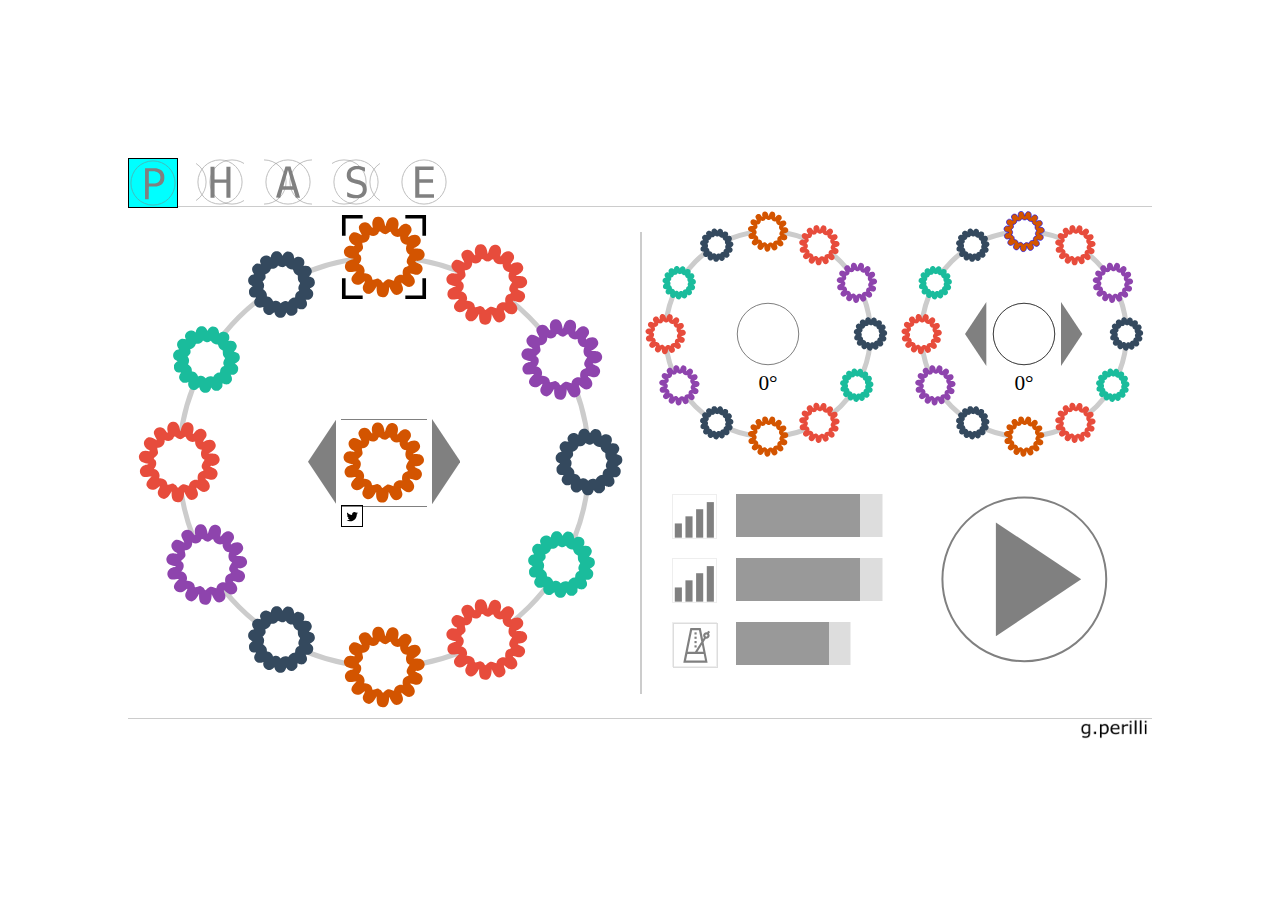
==== commit 71e2de5e: "Update index.html" ====
--- a/index.html
+++ b/index.html
@@ -837,8 +837,8 @@
 <div id="ttle">
    
     
-    <div class="PhseSlect" onClick="rotate(0, 'usr')" id="PhsePreB0Bx" onmouseover="PhsSlctHvr(0, 'over')" onmouseout="PhsSlctHvr(0, 'out')" style="border: 0px solid #000; position: absolute; background-color: transparent; z-index: 99;">
-        <svg height=100%; width=100%; style="overflow: hidden; position: absolute;">
+    <div class="PhseSlect" onClick="rotate(0, 'usr')" id="PhsePreB0Bx" onmouseover="PhsSlctHvr(0, 'over')" onmouseout="PhsSlctHvr(0, 'out')" style="border: 1px solid #000; position: absolute; background-color: transparent; z-index: 99;">
+        <svg height=100%; width=100%; style="overflow: hidden; position: relative; background-color:aqua;">
             
             <svg height="80%" width="80%" x="10%" y="10%" viewBox="0 0 47.624998 52.91667" style="position: relative; left: 10%; top: 10%; fill: #808080">
                 <path d="M12.837841 27.502374C12.837841 27.502374 12.837841 6.1868764 12.837841 6.1868764C12.837841 6.1868764 20.279247 6.2237764 20.279247 6.2237764C28.313316 6.2635764 28.490005 6.2735764 30.590429 6.8050331C34.837978 7.8797665 37.519734 10.19882 38.788707 13.894519C39.291228 15.35803 39.436632 16.461854 39.436632 18.813152C39.436632 21.243667 39.284169 22.327601 38.715412 23.940642C37.278648 28.015431 34.030859 30.371396 28.701788 31.204583C27.92971 31.32529 26.72039 31.36732 23.02623 31.40183C18.730201 31.44193 18.319256 31.45953 18.183918 31.60911C18.052422 31.754407 18.033355 32.714434 18.011898 40.270059C18.011898 40.270059 17.987768 48.767591 17.987768 48.767591C17.987768 48.767591 15.412805 48.792691 15.412805 48.792691C15.412805 48.792691 12.837842 48.817791 12.837842 48.817791C12.837842 48.817791 12.837843 27.502314 12.837843 27.502314M26.531815 27.172014C30.554731 26.759187 33.214206 24.406919 33.86275 20.6879C34.044918 19.643286 34.044079 17.883588 33.86085 16.833244C33.229853 13.214875 30.594206 10.903127 26.58666 10.45299C26.118915 10.40049 24.097936 10.35709 22.095595 10.35669C18.952634 10.35603 18.426268 10.37599 18.244963 10.50301C18.244963 10.50301 18.034949 10.650107 18.034949 10.650107C18.034949 10.650107 18.034949 18.813082 18.034949 18.813082C18.034949 18.813082 18.034949 26.976054 18.034949 26.976054C18.034949 26.976054 18.244963 27.123154 18.244963 27.123154C18.426019 27.249974 18.945809 27.270254 22.014712 27.270254C23.972567 27.270254 26.005234 27.226054 26.531749 27.172054C26.531749 27.172054 26.531767 27.172054 26.531767 27.172054" />
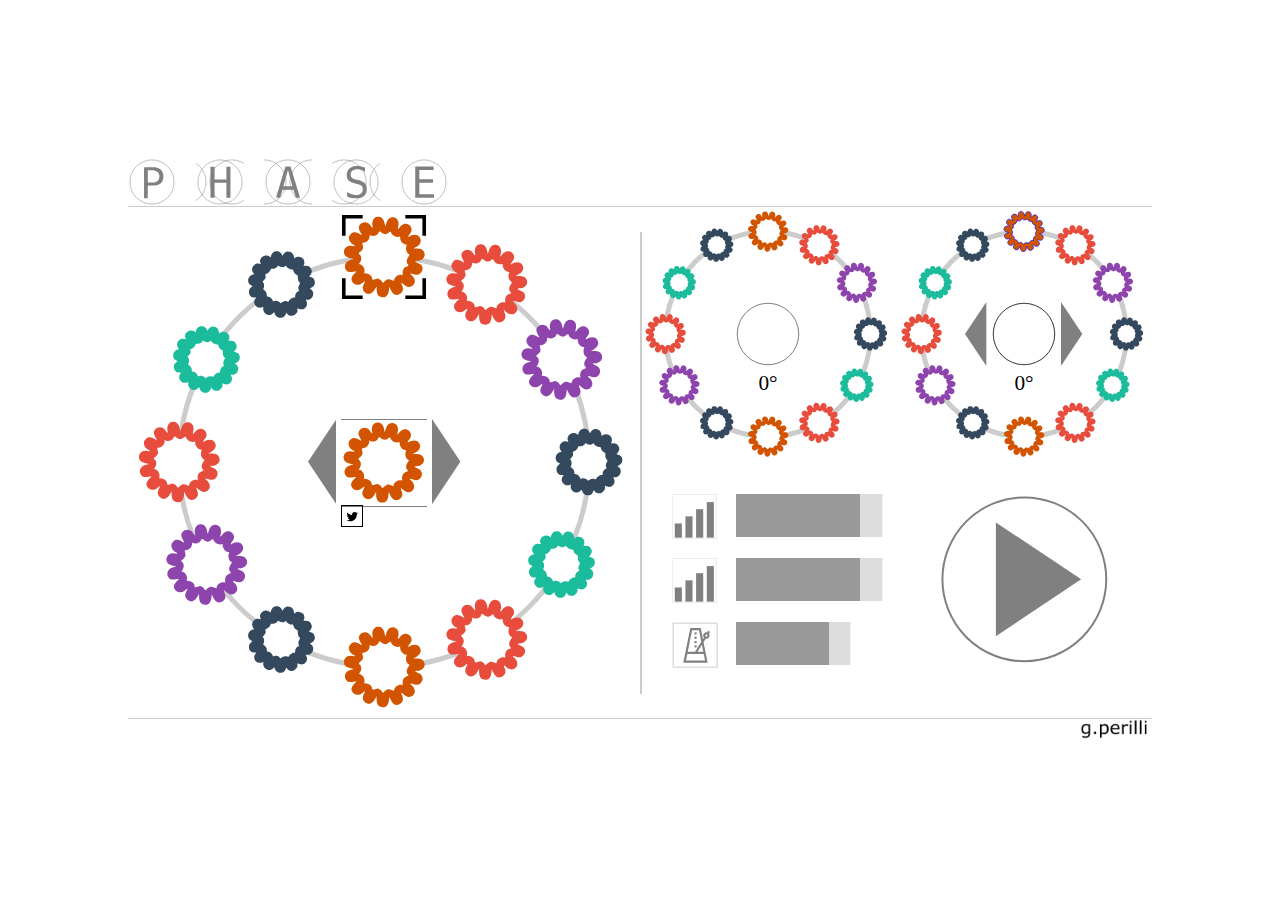
==== commit edeef057: "Update index.html" ====
--- a/index.html
+++ b/index.html
@@ -628,7 +628,7 @@
     </div>
     
     <div class="DspQrtrs" id="PhseSeqBx" style="">
-        <svg height=100%; width=100%; style="overflow: visible;">
+        <svg height="100%" width="100%" style="overflow: visible;">
             <circle id="PhsSqCrcl" cx="50%" cy="50%" r="50%" stroke="#ccc" stroke-width="5" style="" fill="transparent" />
             
         <circle id="PhsSqPnt0" cx="0" cy="0" r="5px" stroke="red" stroke-width="0" fill="transparent" />
@@ -718,14 +718,14 @@
         </svg>
         
         <div id="phseshftantclkwse" style="border: 0px solid #000; position: absolute; z-index: 99;">
-            <svg height=100%; width=100%; viewBox="0 0 40 120" onclick="" style="overflow: hidden;">
+            <svg height="100%" width="100%" viewBox="0 0 40 120" onclick="" style="overflow: hidden;">
                 <polygon points="40,0 40,120 0,60" style="fill:#808080;" onclick="rotate('bck')"/>
                 Sorry, your browser does not support inline SVG.
             </svg>
         </div>
         
         <div id="phseshftbx" style="border: 0px solid #000; position: absolute; z-index: 99;">
-            <svg height=100%; width=100%; style="overflow: hidden;">
+            <svg height="100%" width="100%" style="overflow: hidden;">
                     <circle id="" cx="50%" cy="50%" r="48%" stroke="black" stroke-width="1" style="opacity: 0.5;" fill="#fff" />
                     <circle id="PhsePosCrclA" cx="50%" cy="50%" r="48%" stroke="black" stroke-width="1" style="opacity: 0.5;" fill="#fff" />
                     <circle id="PhsePosCrclB" cx="50%" cy="50%" r="48%" stroke="black" stroke-width="1" style="opacity: 0.5;" fill="#fff" />
@@ -733,7 +733,7 @@
         </div>
         
         <div id="phseshftclkwse" style="border: 0px solid #000; position: absolute; z-index: 99;">
-            <svg height=100%; width=100%; viewBox="0 0 40 120" onclick="" style="overflow: hidden;">
+            <svg height="100%" width="100%" viewBox="0 0 40 120" onclick="" style="overflow: hidden;">
                 <polygon points="0,0 0,120 40,60" style="fill:#808080;" onclick="rotate('frd')"/>
                 Sorry, your browser does not support inline SVG.
             </svg>
@@ -750,7 +750,7 @@
          
         <div id="uibox1ico" style="border: 1px solid #eee; position: absolute;">
                
-            <svg height=100%; width=100%; viewBox="0 0 120 120" onclick="" style="overflow: hidden;">
+            <svg height="100%" width="100%" viewBox="0 0 120 120" onclick="" style="overflow: hidden;">
                 <polygon points="5,80 5,120 25,120 25,80" style="fill:#808080;" />
                 <polygon points="35,60 35,120 55,120 55,60" style="fill:#808080;" />
                 <polygon points="65,40 65,120 85,120 85,40" style="fill:#808080;" />
@@ -766,7 +766,7 @@
         
         <div id="uibox2ico" style="border: 1px solid #eee; position: absolute;">
         
-            <svg height=100%; width=100%; viewBox="0 0 120 120" onclick="" style="overflow: hidden;">
+            <svg height="100%" width="100%" viewBox="0 0 120 120" onclick="" style="overflow: hidden;">
                 <polygon points="5,80 5,120 25,120 25,80" style="fill:#808080;" />
                 <polygon points="35,60 35,120 55,120 55,60" style="fill:#808080;" />
                 <polygon points="65,40 65,120 85,120 85,40" style="fill:#808080;" />
@@ -810,7 +810,7 @@
         
         
         <div id="SeqPlyBx" style="border: 0px solid #000; position: absolute;">
-            <svg height=100%; width=100%; style="overflow: hidden;">
+            <svg height="100%" width="100%" style="overflow: hidden;">
                 
                 <circle id="playbtncrcle" onmouseover="plybtnhvr('crcl', 'over')" onmouseout="plybtnhvr('crcl', 'out')" onClick="playseqtst()" cx="50%" cy="50%" r="48%" stroke="#808080" stroke-width="2" style="opacity: 1;" />
                 
@@ -837,8 +837,8 @@
 <div id="ttle">
    
     
-    <div class="PhseSlect" onClick="rotate(0, 'usr')" id="PhsePreB0Bx" onmouseover="PhsSlctHvr(0, 'over')" onmouseout="PhsSlctHvr(0, 'out')" style="border: 1px solid #000; position: absolute; background-color: transparent; z-index: 99;">
-        <svg height=100%; width=100%; style="overflow: hidden; position: relative; background-color:aqua;">
+    <div class="PhseSlect" onClick="rotate(0, 'usr')" id="PhsePreB0Bx" onmouseover="PhsSlctHvr(0, 'over')" onmouseout="PhsSlctHvr(0, 'out')" style="border: 0px solid #000; position: absolute; background-color: transparent; z-index: 99;">
+        <svg height="100%" width="100%" style="overflow: hidden; position: relative;">
             
             <svg height="80%" width="80%" x="10%" y="10%" viewBox="0 0 47.624998 52.91667" style="position: relative; left: 10%; top: 10%; fill: #808080">
                 <path d="M12.837841 27.502374C12.837841 27.502374 12.837841 6.1868764 12.837841 6.1868764C12.837841 6.1868764 20.279247 6.2237764 20.279247 6.2237764C28.313316 6.2635764 28.490005 6.2735764 30.590429 6.8050331C34.837978 7.8797665 37.519734 10.19882 38.788707 13.894519C39.291228 15.35803 39.436632 16.461854 39.436632 18.813152C39.436632 21.243667 39.284169 22.327601 38.715412 23.940642C37.278648 28.015431 34.030859 30.371396 28.701788 31.204583C27.92971 31.32529 26.72039 31.36732 23.02623 31.40183C18.730201 31.44193 18.319256 31.45953 18.183918 31.60911C18.052422 31.754407 18.033355 32.714434 18.011898 40.270059C18.011898 40.270059 17.987768 48.767591 17.987768 48.767591C17.987768 48.767591 15.412805 48.792691 15.412805 48.792691C15.412805 48.792691 12.837842 48.817791 12.837842 48.817791C12.837842 48.817791 12.837843 27.502314 12.837843 27.502314M26.531815 27.172014C30.554731 26.759187 33.214206 24.406919 33.86275 20.6879C34.044918 19.643286 34.044079 17.883588 33.86085 16.833244C33.229853 13.214875 30.594206 10.903127 26.58666 10.45299C26.118915 10.40049 24.097936 10.35709 22.095595 10.35669C18.952634 10.35603 18.426268 10.37599 18.244963 10.50301C18.244963 10.50301 18.034949 10.650107 18.034949 10.650107C18.034949 10.650107 18.034949 18.813082 18.034949 18.813082C18.034949 18.813082 18.034949 26.976054 18.034949 26.976054C18.034949 26.976054 18.244963 27.123154 18.244963 27.123154C18.426019 27.249974 18.945809 27.270254 22.014712 27.270254C23.972567 27.270254 26.005234 27.226054 26.531749 27.172054C26.531749 27.172054 26.531767 27.172054 26.531767 27.172054" />
@@ -866,7 +866,7 @@
     
     <div class="PhseSlect" onClick="rotate(180, 'usr')" id="PhsePreB2Bx" onmouseover="PhsSlctHvr(2, 'over')" onmouseout="PhsSlctHvr(2, 'out')" style="border: 0px solid #000; position: absolute; background-color: transparent; z-index: 99;">
         
-        <svg height=100%; width=100%; style="overflow: hidden; position: absolute;">
+        <svg height="100%" width="100%" style="overflow: hidden; position: absolute;">
             
             <circle id="" cx="100%" cy="50%" r="46%" stroke="#808080" stroke-width="1" style="opacity: 0.5;" fill="none" />
             <circle id="" cx="0%" cy="50%" r="46%" stroke="#808080" stroke-width="1" style="opacity: 0.5;" fill="none" />
@@ -884,7 +884,7 @@
     
     <div class="PhseSlect" onClick="rotate(270, 'usr')" id="PhsePreB3Bx" onmouseover="PhsSlctHvr(3, 'over')" onmouseout="PhsSlctHvr(3, 'out')" style="border: 0px solid #000; position: absolute; background-color: transparent; z-index: 99;">
         
-        <svg height=100%; width=100%; style="overflow: hidden; position: absolute;">
+        <svg height="100%" width="100%" style="overflow: hidden; position: absolute;">
             
             <circle id="" cx="125%" cy="50%" r="46%" stroke="#808080" stroke-width="1" style="opacity: 0.5;" fill="none" />
             <circle id="" cx="25%" cy="50%" r="46%" stroke="#808080" stroke-width="1" style="opacity: 0.5;" fill="none" />
@@ -903,7 +903,7 @@
     
     <div class="PhseSlect" onClick="rotate(0, 'usr')" id="PhsePreB4Bx" onmouseover="PhsSlctHvr(4, 'over')" onmouseout="PhsSlctHvr(4, 'out')" style="border: 0px solid #000; position: absolute; background-color: transparent; z-index: 99;">
         
-        <svg height=100%; width=100%; style="overflow: hidden; position: absolute;">
+        <svg height="100%" width="100%" style="overflow: hidden; position: absolute;">
             <svg height="80%" width="80%" x="10%" y="10%" viewBox="0 0 47.624998 52.91667" style="left: 10%; top: 10%; fill: #808080; position: absolute;">
                 <path d="M 11.717254,26.587087 V 5.042573 h 12.662202 12.662202 v 2.4568235 2.4568368 h -9.827381 -9.82738 v 6.4255637 6.425551 h 9.449404 9.449406 v 2.362338 2.362335 h -9.449406 -9.449404 v 7.937455 7.937455 h 10.110862 10.110864 v 2.362338 2.362338 H 24.662938 11.717254 Z" />
             </svg>
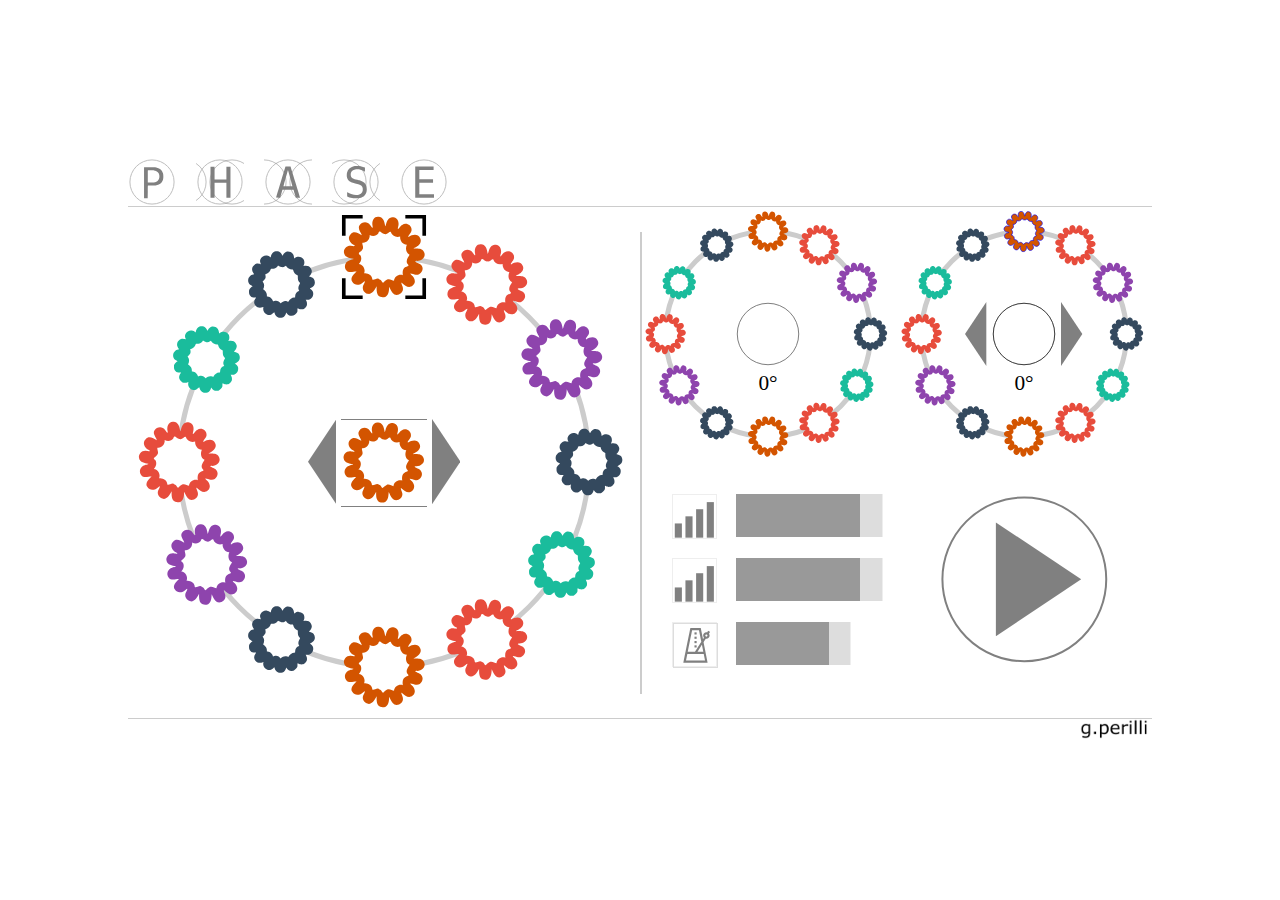
==== commit 1de15427: "Update index.html" ====
--- a/index.html
+++ b/index.html
@@ -511,9 +511,9 @@
         </svg>
     </div>
     
-    <div id="TwtrShreBtn" style="border: 1px solid #000; position: absolute;" onclick="window.open('http://www.twitter.com/share?url=https://gperilli.github.io/phase/index','twitter-share-dialog','width=626,height=436'); return false;">
-        
-		  <svg style="width: 100%; height: 100%;" viewbox="0 0 115 115">
+    <div id="TwtrShreBtn" style="border: 1px solid #000; position: absolute; display: none;" onclick="window.open('http://www.twitter.com/share?url=https://gperilli.github.io/phase/index','twitter-share-dialog','width=626,height=436'); return false;">
+        
+		  <svg height="100%" width="100%" viewbox="0 0 115 115">
 			 <g transform="translate(1,1)">
 				<path id="BtnTextID-Twitter" d="M90.461,40.316c-2.404,1.066-4.99,1.787-7.702,2.109c2.769-1.659,4.894-4.284,5.897-7.417 c-2.591,1.537-5.462,2.652-8.515,3.253c-2.446-2.605-5.931-4.233-9.79-4.233c-7.404,0-13.409,6.005-13.409,13.409 c0,1.051,0.119,2.074,0.349,3.056c-11.144-0.559-21.025-5.897-27.639-14.012c-1.154,1.98-1.816,4.285-1.816,6.742 c0,4.651,2.369,8.757,5.965,11.161c-2.197-0.069-4.266-0.672-6.073-1.679c-0.001,0.057-0.001,0.114-0.001,0.17 c0,6.497,4.624,11.916,10.757,13.147c-1.124,0.308-2.311,0.471-3.532,0.471c-0.866,0-1.705-0.083-2.523-0.239 c1.706,5.326,6.657,9.203,12.526,9.312c-4.59,3.597-10.371,5.74-16.655,5.74c-1.08,0-2.15-0.063-3.197-0.188 c5.931,3.806,12.981,6.025,20.553,6.025c24.664,0,38.152-20.432,38.152-38.153c0-0.581-0.013-1.16-0.039-1.734 C86.391,45.366,88.664,43.005,90.461,40.316L90.461,40.316z">
 				</path>
@@ -525,7 +525,7 @@
 
 <div id="DsplySqre" style="">
     <div class="DspQrtrs" id="StatSeqBx" style="">
-        <svg height=100%; width=100%; style="overflow: visible;">
+        <svg height="100%" width="100%" style="overflow: visible;">
             <circle id="SttSqCrcl" cx="50%" cy="50%" r="50%" stroke="#ccc" stroke-width="5" style="" fill="transparent" />
             
         <circle id="StcSqPnt0" cx="0" cy="0" r="5px" stroke="red" stroke-width="0" fill="transparent"/>
@@ -615,7 +615,7 @@
         </svg>
         
         <div id="phsestatbx" style="border: 0px solid #000; position: absolute; z-index: 99;">
-            <svg height=100%; width=100%; style="overflow: hidden;">
+            <svg height="100%" width="100%" style="overflow: hidden;">
                 <circle id="" cx="50%" cy="50%" r="48%" stroke="black" stroke-width="1" style="opacity: 0.5;" fill="#fff" />
             </svg>
         </div>
@@ -781,7 +781,7 @@
         </div>
         
         <div id="uibox3ico" style="border: 1px solid #eee; position: absolute;">
-        <svg class="" xmlns="http://www.w3.org/2000/svg" height=100%; width=100%; viewBox="0 0 300 300" style="border: 1px solid #ddd;">
+        <svg class="" xmlns="http://www.w3.org/2000/svg" height="100%" width="100%" viewBox="0 0 300 300" style="border: 1px solid #ddd;">
 						<g style="fill: #808080;">
 						<rect transform="matrix(0.475650,0.000000,0.000000,0.475650,38.059428,28.233600)" height="32" width="32" y="64" x="222.728" />
 						<rect transform="matrix(0.475650,0.000000,0.000000,0.475650,38.059428,28.233600)" height="32" width="32" y="128" x="222.728" />
@@ -814,7 +814,7 @@
                 
                 <circle id="playbtncrcle" onmouseover="plybtnhvr('crcl', 'over')" onmouseout="plybtnhvr('crcl', 'out')" onClick="playseqtst()" cx="50%" cy="50%" r="48%" stroke="#808080" stroke-width="2" style="opacity: 1;" />
                 
-                <svg id="playbtnico" onmouseover="plybtnhvr('tri', 'over')" onmouseout="plybtnhvr('tri', 'out')" onClick="playseqtst()" height=100%; width=100%; viewBox="0 0 120 120" onclick="" style="overflow: hidden;">
+                <svg id="playbtnico" onmouseover="plybtnhvr('tri', 'over')" onmouseout="plybtnhvr('tri', 'out')" onClick="playseqtst()" height="100%" width="100%" viewBox="0 0 120 120" onclick="" style="overflow: hidden;">
                     <polygon id="plytri" points="40,20 40,100 100,60" />
                     <polygon id="plybar1" points="35,30 35,90 55,90 55,30" />
                     <polygon id="plybar2" points="65,30 65,90 85,90 85,30" />
@@ -850,7 +850,7 @@
     
     <div class="PhseSlect" onClick="rotate(90, 'usr')" id="PhsePreB1Bx" onmouseover="PhsSlctHvr(1, 'over')" onmouseout="PhsSlctHvr(1, 'out')" style="border: 0px solid #000; position: absolute; background-color: transparent;">
         
-        <svg height=100%; width=100%; style="overflow: hidden; position: absolute;">
+        <svg height="100%" width="100%" style="overflow: hidden; position: absolute;">
             
             <circle id="" cx="75%" cy="50%" r="46%" stroke="#808080" stroke-width="1" style="opacity: 0.5;" fill="none" />
             <circle id="" cx="-25%" cy="50%" r="46%" stroke="#808080" stroke-width="1" style="opacity: 0.5;" fill="none" />
@@ -866,7 +866,7 @@
     
     <div class="PhseSlect" onClick="rotate(180, 'usr')" id="PhsePreB2Bx" onmouseover="PhsSlctHvr(2, 'over')" onmouseout="PhsSlctHvr(2, 'out')" style="border: 0px solid #000; position: absolute; background-color: transparent; z-index: 99;">
         
-        <svg height="100%" width="100%" style="overflow: hidden; position: absolute;">
+        <svg height="100%" width="100%" style="overflow: hidden; position: relative;">
             
             <circle id="" cx="100%" cy="50%" r="46%" stroke="#808080" stroke-width="1" style="opacity: 0.5;" fill="none" />
             <circle id="" cx="0%" cy="50%" r="46%" stroke="#808080" stroke-width="1" style="opacity: 0.5;" fill="none" />
@@ -877,7 +877,7 @@
             Sorry, your browser does not support inline SVG.
         </svg>
         
-        <svg height=100%; width=100%; style="overflow: hidden;">
+        <svg height="100%" width="100%" style="overflow: hidden;">
             
         </svg>
     </div>
@@ -895,7 +895,7 @@
             Sorry, your browser does not support inline SVG.
         </svg>
         
-        <svg height=100%; width=100%; style="overflow: hidden;">
+        <svg height="100%" width="100%" style="overflow: hidden;">
             
             
         </svg>
@@ -911,7 +911,7 @@
             Sorry, your browser does not support inline SVG.
         </svg>
         
-        <svg height=100%; width=100%; style="overflow: hidden;">
+        <svg height="100%" width="100%" style="overflow: hidden;">
             
         </svg>
     </div>
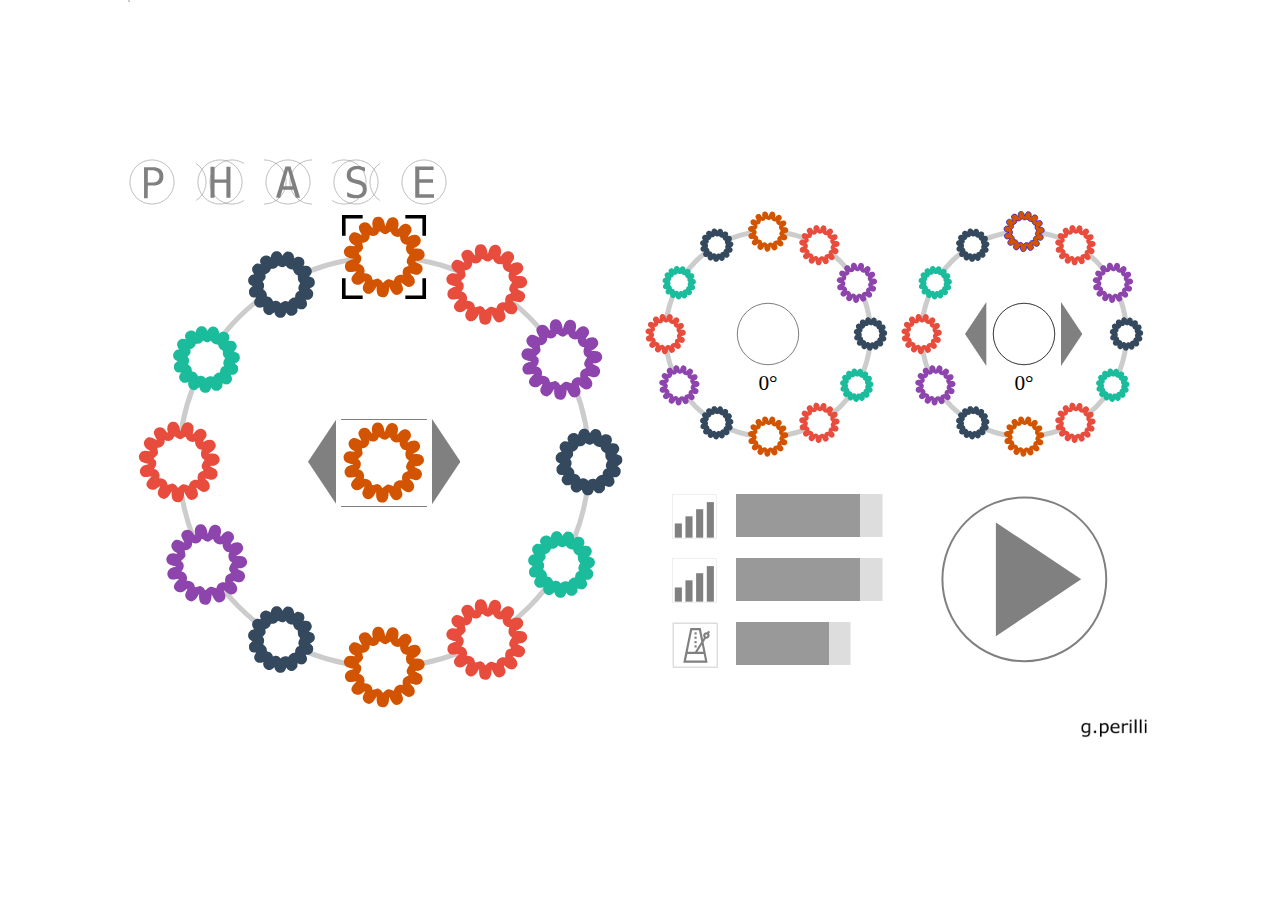
==== commit 5ef91146: "update to responsive screen positioning function" ====
--- a/index.html
+++ b/index.html
@@ -3,281 +3,58 @@
 
 <head>
 <title>Phase</title>
-    
+
 <title>Phase: The Reichian Sequencer.</title>
 
 <meta name="viewport" content="width=device-width, initial-scale=1" charset="UTF-8">
 <meta name=”description” content="Phase; The Reichian sequencer. Phase any 12 note melody. 12 note melody phase machine for pure minimalist joy.">
 
 <!-- OG Facebook -->
-<meta property="og:url" content="https://gperilli.github.io/phase/" />
+<meta property="og:url" content="https://LnkTxt.github.io/phase/" />
 <meta property="og:type" content="website" />
 <meta property="og:title" content="Phase" />
 <meta property="og:description" content="Phase" />
-<meta property="og:image" content="https://gperilli.github.io/phase/graphics/Phase-ShreImg.png" />
+<meta property="og:image" content="https://LnkTxt.github.io/phase/graphics/Phase-ShreImg.png" />
 
 <!-- Twitter -->
 <meta name="twitter:card" content="summary_large_image">
 <meta name="twitter:site" content="@flickr" />
 <meta name="twitter:title" content="Phase" />
 <meta name="twitter:description" content="Phase" />
-<meta name="twitter:image" content="https://gperilli.github.io/phase/graphics/Phase-ShreImg.png" />
+<meta name="twitter:image" content="https://LnkTxt.github.io/phase/graphics/Phase-ShreImg.png" />
 
 <link rel="icon" href="graphics/phasefav.png">
 
 <meta content="width=device-width, initial-scale=1" name="viewport" />
- 
-<style>
-    html, body {
-    height: 100%;
-    margin: 0px;
-        background-color: #fff;
-        overflow: hidden;
-}
-
-.border {
-    border: 0px solid blue;
-}
-    
-.centralcolumn {
-    background-color: white;
-    width: 1024px;
-    height: 100%;
-    border: 0px solid blue; 
-    position: relative; 
-    margin: auto;
-    
-}
-    
-#SqrsCnt {
-    position: absolute;
-    background-color: #fff; 
-}
-
-#CntrlSqre {
-    position: absolute; 
-    background-color: #fff; 
-    border: 0px solid #000;
-}
-
-.DspQrtrs {
-    position: absolute;
-    background-color: #fff; 
-}
-
-#gperilli {
-    position: absolute; 
-    background-color: #fff; 
-    border-top: 0px solid #000;   
-}
-
-#ttle {
-    position: absolute; 
-    background-color: #fff; 
-    border-bottom: 0px solid #000;   
-}
-
-#DsplySqre {
-    position: absolute; 
-    background-color: #fff; 
-    border: 0px solid #000;"
-}
-        
-.gperillilink {
-    opacity: 0;
-    cursor: pointer;
-}
-    
-.gperillilink:hover {
-    opacity: 1;
-}
-    
-#PhseDspBx:hover {
-    background-color: #ddd;    
-}
-    
-.PhseSlect {
-   
-}
-    
-.PhseSlect:hover {
-    background-color: #ddd; 
-}
-
-    
-.FdeImgCvr {
-  opacity: 0;
-  fill: #fff;
-  width: 100%;
-  height: 100%;
-}
-
-
-
-
-.seqitmslctbx {
-    opacity: 0;
-}
-    
-.seqitmincrcle {
-    opacity: 0;
-}
-
-.seqitmundrcrcle {
-    opacity: 0;
-}
-    
-.seqitmundrcrcle.transi {
-    -webkit-transition: 1s;
-  -moz-transition: 1s;
-  -ms-transition: 1s;
-  -o-transition: 1s;
-  transition: 2s;
-    opacity: 1;
-}
-    
-.SeqItmPth {
-    opacity: 0;
-}
-    
-.SeqItmPth.transi {
-    -webkit-transition: 1s;
-  -moz-transition: 1s;
-  -ms-transition: 1s;
-  -o-transition: 1s;
-  transition: 2s;
-    opacity: 1;
-}
-
-#playbtncrcle {
-    fill: none;
-}
-    
-#playbtnico {
-    fill: #808080;
-}
-    
-#plybar1 {
-    fill: #808080;
-    display: none;
-}
-    
-#plybar2 {
-    fill: #808080;
-    display: none;
-}
-
-
-input[type="range"] { 
-    margin: auto;
-    -webkit-appearance: none;
-    position: relative;
-    overflow: hidden;
-    height: 40px;
-    width: 200px;
-    cursor: pointer;
-    border-radius: 0; /* iOS */
-    background: #ddd;
-}
-
-::-webkit-slider-runnable-track {
-    background: #ddd;
-}
-
-/*
- * 1. Set to 0 width and remove border for a slider without a thumb
- */
-::-webkit-slider-thumb {
-    -webkit-appearance: none;
-    width: 10px; /* 1 */
-    height: 40px;
-    background: #999;
-    box-shadow: -100vw 0 0 100vw #999;
-    border: 0px solid #999; /* 1 */
-}
-
-::-moz-range-track {
-    height: 40px;
-    background: #ddd;
-}
-
-::-moz-range-thumb {
-    background: #999;
-    height: 40px;
-    width: 20px;
-    border: 3px solid #999;
-    border-radius: 0 !important;
-    box-shadow: -100vw 0 0 100vw dodgerblue;
-    box-sizing: border-box;
-}
-
-::-ms-fill-lower { 
-    background: dodgerblue;
-}
-
-::-ms-thumb { 
-    background: #999;
-    border: 2px solid #999;
-    height: 40px;
-    width: 20px;
-    box-sizing: border-box;
-}
-
-::-ms-ticks-after { 
-    display: none; 
-}
-
-::-ms-ticks-before { 
-    display: none; 
-}
-
-::-ms-track { 
-    background: #ddd;
-    color: transparent;
-    height: 40px;
-    border: none;
-}
-
-::-ms-tooltip { 
-    display: none;
-}
-
-.uicvrbx {
-    display: none;
-}
-    
-/* Responsiveness */
-@media (max-width: 1024px) {
-	.centralcolumn {
-		width: 100%;
-	}
-}
-
-</style>
+
+<link rel="stylesheet" type="text/css" href="phase.css">
+
 <script src="js/siema.js"></script>
 <script src="js/Tone.js"></script>
-    
+<script src="js/2SqreWreFrame.js"></script>
+<script src="js/phase.js"></script>
+
 </head>
-    
+
 <body id="scrnbdy" onload="SetLyOut(), loadfunc()" onresize="SetLyOut()">
 
 <div id="centralcolumn" class="centralcolumn">
-    
+
 <div id="line" style="position: absolute; width: 0px; border: 0.6px solid #ccc; z-index: 90;"></div>
 <div id="SqrsCnt"></div>
-<div id="CntrlSqre">
-    
-    
+<div id="ASqre">
+
+
     <svg height=100% width=100% style="overflow: visible;">
         <circle id="circle" cx="50%" cy="50%" r="50%" stroke="#ccc" stroke-width="5" style="" fill="transparent" />
-        
-        
-            
+
+
+
             <svg id="SeqPntRct0" xmlns="http://www.w3.org/2000/svg" class="SmpleDsp" style="position: absolute;" viewBox="0 0 70 70" width="100%">
                 <circle class="seqitmundrcrcle transi" id="seqitmundrcrcle0" cx="50%" cy="50%" r="31%" style="position: relative; fill: #fff;" />
                 <path class="SeqItmPth transi" id="seqitm0" style="" d=""> </path>
                 <circle class="seqitmincrcle" id="seqitmincrcle0" cx="50%" cy="50%" r="31%" style="position: relative;" />
-                
+
                 <g class="seqitmslctbx" id="seqitmslctbx0" style="">
                     <path d="M17.5,2 L2,2 L2,17.5" fill="none" stroke="black" stroke-width="3" />
                     <path d="M2,52.5 L2,68 L17.5,68" fill="none" stroke="black" stroke-width="3" />
@@ -286,13 +63,13 @@
                 </g>
             </svg>
         <circle id="SeqPnt0" class="FdeImgCvr" onmouseover="seqitmfdr(0, 'over')" onmouseout="seqitmfdr(0, 'out')" onClick="itmslct(0), StCarPs(0), playIt(0, 0.25)" cx="0" cy="0" r="5px" />
-        
-        
+
+
             <svg id="SeqPntRct1" xmlns="http://www.w3.org/2000/svg" class="SmpleDsp" style="position: absolute;" viewBox="0 0 70 70" width="100%">
                 <circle class="seqitmundrcrcle transi" id="seqitmundrcrcle1" cx="50%" cy="50%" r="31%" style="position: relative; fill: #fff;" />
                 <path class="SeqItmPth transi" id="seqitm1" style="" d=""> </path>
                 <circle class="seqitmincrcle" id="seqitmincrcle1" cx="50%" cy="50%" r="31%" style="position: relative;" />
-                
+
                 <g class="seqitmslctbx" id="seqitmslctbx1" style="">
                     <path d="M17.5,2 L2,2 L2,17.5" fill="none" stroke="black" stroke-width="3" />
                     <path d="M2,52.5 L2,68 L17.5,68" fill="none" stroke="black" stroke-width="3" />
@@ -301,13 +78,13 @@
                 </g>
             </svg>
         <circle class="FdeImgCvr transi" onmouseover="seqitmfdr(1, 'over')" onmouseout="seqitmfdr(1, 'out')" onClick="itmslct(1), StCarPs(1), playIt(1, 0.25)" id="SeqPnt1" cx="0" cy="0" r="5px" stroke="red" stroke-width="1" />
-        
-        
+
+
             <svg id="SeqPntRct2" xmlns="http://www.w3.org/2000/svg" class="SmpleDsp" style="position: absolute;" viewBox="0 0 70 70" width="100%">
                 <circle class="seqitmundrcrcle transi" id="seqitmundrcrcle2" cx="50%" cy="50%" r="31%" style="position: relative; fill: #fff;" />
                 <path class="SeqItmPth transi" id="seqitm2" style="" d=""> </path>
                 <circle class="seqitmincrcle" id="seqitmincrcle2" cx="50%" cy="50%" r="31%" style="position: relative;" />
-                
+
                 <g class="seqitmslctbx" id="seqitmslctbx2" style="">
                     <path d="M17.5,2 L2,2 L2,17.5" fill="none" stroke="black" stroke-width="3" />
                     <path d="M2,52.5 L2,68 L17.5,68" fill="none" stroke="black" stroke-width="3" />
@@ -316,13 +93,13 @@
                 </g>
             </svg>
         <circle class="FdeImgCvr transi" onmouseover="seqitmfdr(2, 'over')" onmouseout="seqitmfdr(2, 'out')" onClick="itmslct(2), StCarPs(2), playIt(2, 0.25)" id="SeqPnt2" cx="0" cy="0" r="5px" stroke="red" stroke-width="1" />
-        
-        
+
+
             <svg id="SeqPntRct3" xmlns="http://www.w3.org/2000/svg" class="SmpleDsp" style="position: absolute;" viewBox="0 0 70 70" width="100%">
                 <circle class="seqitmundrcrcle transi" id="seqitmundrcrcle3" cx="50%" cy="50%" r="31%" style="position: relative; fill: #fff;" />
                 <path class="SeqItmPth transi" id="seqitm3" style="" d=""> </path>
                 <circle class="seqitmincrcle" id="seqitmincrcle3" cx="50%" cy="50%" r="31%" style="position: relative;" />
-                
+
                 <g class="seqitmslctbx" id="seqitmslctbx3" style="">
                     <path d="M17.5,2 L2,2 L2,17.5" fill="none" stroke="black" stroke-width="3" />
                     <path d="M2,52.5 L2,68 L17.5,68" fill="none" stroke="black" stroke-width="3" />
@@ -331,13 +108,13 @@
                 </g>
             </svg>
         <circle class="FdeImgCvr transi" onmouseover="seqitmfdr(3, 'over')" onmouseout="seqitmfdr(3, 'out')" onClick="itmslct(3), StCarPs(3), playIt(3, 0.25)" id="SeqPnt3" cx="0" cy="0" r="5px" stroke="red" stroke-width="1" />
-        
-        
+
+
             <svg id="SeqPntRct4" xmlns="http://www.w3.org/2000/svg" class="SmpleDsp" style="position: absolute;" viewBox="0 0 70 70" width="100%">
                 <circle class="seqitmundrcrcle transi" id="seqitmundrcrcle4" cx="50%" cy="50%" r="31%" style="position: relative; fill: #fff;" />
                 <path class="SeqItmPth transi" id="seqitm4" style="" d=""> </path>
                 <circle class="seqitmincrcle" id="seqitmincrcle4" cx="50%" cy="50%" r="31%" style="position: relative;" />
-                
+
                 <g class="seqitmslctbx" id="seqitmslctbx4" style="">
                     <path d="M17.5,2 L2,2 L2,17.5" fill="none" stroke="black" stroke-width="3" />
                     <path d="M2,52.5 L2,68 L17.5,68" fill="none" stroke="black" stroke-width="3" />
@@ -346,13 +123,13 @@
                 </g>
             </svg>
         <circle class="FdeImgCvr transi" onmouseover="seqitmfdr(4, 'over')" onmouseout="seqitmfdr(4, 'out')" onClick="itmslct(4), StCarPs(4), playIt(4, 0.25)" id="SeqPnt4" cx="0" cy="0" r="5px" stroke="red" stroke-width="1" />
-        
-        
+
+
             <svg id="SeqPntRct5" xmlns="http://www.w3.org/2000/svg" class="SmpleDsp" style="position: absolute;" viewBox="0 0 70 70" width="100%">
                 <circle class="seqitmundrcrcle transi" id="seqitmundrcrcle5" cx="50%" cy="50%" r="31%" style="position: relative; fill: #fff;" />
                 <path class="SeqItmPth transi" id="seqitm5" style="" d=""> </path>
                 <circle class="seqitmincrcle" id="seqitmincrcle5" cx="50%" cy="50%" r="31%" style="position: relative;" />
-                
+
                 <g class="seqitmslctbx" id="seqitmslctbx5" style="">
                     <path d="M17.5,2 L2,2 L2,17.5" fill="none" stroke="black" stroke-width="3" />
                     <path d="M2,52.5 L2,68 L17.5,68" fill="none" stroke="black" stroke-width="3" />
@@ -361,13 +138,13 @@
                 </g>
             </svg>
         <circle class="FdeImgCvr transi" onmouseover="seqitmfdr(5, 'over')" onmouseout="seqitmfdr(5, 'out')" onClick="itmslct(5), StCarPs(5), playIt(5, 0.25)" id="SeqPnt5" cx="0" cy="0" r="5px" stroke="red" stroke-width="1" />
-        
-        
+
+
             <svg id="SeqPntRct6" xmlns="http://www.w3.org/2000/svg" class="SmpleDsp" style="position: absolute;" viewBox="0 0 70 70" width="100%">
                 <circle class="seqitmundrcrcle transi" id="seqitmundrcrcle6" cx="50%" cy="50%" r="31%" style="position: relative; fill: #fff;" />
                 <path class="SeqItmPth transi" id="seqitm6" style="" d=""> </path>
                 <circle class="seqitmincrcle" id="seqitmincrcle6" cx="50%" cy="50%" r="31%" style="position: relative;" />
-                
+
                 <g class="seqitmslctbx" id="seqitmslctbx6" style="">
                     <path d="M17.5,2 L2,2 L2,17.5" fill="none" stroke="black" stroke-width="3" />
                     <path d="M2,52.5 L2,68 L17.5,68" fill="none" stroke="black" stroke-width="3" />
@@ -376,13 +153,13 @@
                 </g>
             </svg>
         <circle class="FdeImgCvr transi" onmouseover="seqitmfdr(6, 'over')" onmouseout="seqitmfdr(6, 'out')" onClick="itmslct(6), StCarPs(6), playIt(6, 0.25)" id="SeqPnt6" cx="0" cy="0" r="5px" stroke="red" stroke-width="1" />
-        
-        
+
+
             <svg id="SeqPntRct7" xmlns="http://www.w3.org/2000/svg" class="SmpleDsp" style="position: absolute;" viewBox="0 0 70 70" width="100%">
                 <circle class="seqitmundrcrcle transi" id="seqitmundrcrcle7" cx="50%" cy="50%" r="31%" style="position: relative; fill: #fff;" />
                 <path class="SeqItmPth transi" id="seqitm7" style="" d=""> </path>
                 <circle class="seqitmincrcle" id="seqitmincrcle7" cx="50%" cy="50%" r="31%" style="position: relative;" />
-                
+
                 <g class="seqitmslctbx" id="seqitmslctbx7" style="">
                     <path d="M17.5,2 L2,2 L2,17.5" fill="none" stroke="black" stroke-width="3" />
                     <path d="M2,52.5 L2,68 L17.5,68" fill="none" stroke="black" stroke-width="3" />
@@ -391,13 +168,13 @@
                 </g>
             </svg>
         <circle class="FdeImgCvr transi" onmouseover="seqitmfdr(7, 'over')" onmouseout="seqitmfdr(7, 'out')" id="SeqPnt7" onClick="itmslct(7), StCarPs(7), playIt(7, 0.25)" cx="0" cy="0" r="5px" stroke="red" stroke-width="1" />
-        
-        
+
+
             <svg id="SeqPntRct8" xmlns="http://www.w3.org/2000/svg" class="SmpleDsp" style="position: absolute;" viewBox="0 0 70 70" width="100%">
                 <circle class="seqitmundrcrcle transi" id="seqitmundrcrcle8" cx="50%" cy="50%" r="31%" style="position: relative; fill: #fff;" />
                 <path class="SeqItmPth transi" id="seqitm8" style="" d=""> </path>
                 <circle class="seqitmincrcle" id="seqitmincrcle8" cx="50%" cy="50%" r="31%" style="position: relative;" />
-                
+
                 <g class="seqitmslctbx" id="seqitmslctbx8" style="">
                     <path d="M17.5,2 L2,2 L2,17.5" fill="none" stroke="black" stroke-width="3" />
                     <path d="M2,52.5 L2,68 L17.5,68" fill="none" stroke="black" stroke-width="3" />
@@ -406,13 +183,13 @@
                 </g>
             </svg>
         <circle class="FdeImgCvr transi" onmouseover="seqitmfdr(8, 'over')" onmouseout="seqitmfdr(8, 'out')" onClick="itmslct(8), StCarPs(8), playIt(8, 0.25)" id="SeqPnt8" cx="0" cy="0" r="5px" stroke="red" stroke-width="1" />
-        
-        
+
+
             <svg id="SeqPntRct9" xmlns="http://www.w3.org/2000/svg" class="SmpleDsp" style="position: absolute;" viewBox="0 0 70 70" width="100%">
                 <circle class="seqitmundrcrcle transi" id="seqitmundrcrcle9" cx="50%" cy="50%" r="31%" style="position: relative; fill: #fff;" />
                 <path class="SeqItmPth transi" id="seqitm9" style="" d=""> </path>
                 <circle class="seqitmincrcle" id="seqitmincrcle9" cx="50%" cy="50%" r="31%" style="position: relative;" />
-                
+
                 <g class="seqitmslctbx" id="seqitmslctbx9" style="">
                     <path d="M17.5,2 L2,2 L2,17.5" fill="none" stroke="black" stroke-width="3" />
                     <path d="M2,52.5 L2,68 L17.5,68" fill="none" stroke="black" stroke-width="3" />
@@ -421,13 +198,13 @@
                 </g>
             </svg>
         <circle class="FdeImgCvr transi" onmouseover="seqitmfdr(9, 'over')" onmouseout="seqitmfdr(9, 'out')" onClick="itmslct(9), StCarPs(9), playIt(9, 0.25)" id="SeqPnt9" cx="0" cy="0" r="5px" stroke="red" stroke-width="1" />
-        
-        
+
+
             <svg id="SeqPntRct10" xmlns="http://www.w3.org/2000/svg" class="SmpleDsp" style="position: absolute;" viewBox="0 0 70 70" width="100%">
                 <circle class="seqitmundrcrcle transi" id="seqitmundrcrcle10" cx="50%" cy="50%" r="31%" style="position: relative; fill: #fff;" />
                 <path class="SeqItmPth transi" id="seqitm10" style="" d=""> </path>
                 <circle class="seqitmincrcle" id="seqitmincrcle10" cx="50%" cy="50%" r="31%" style="position: relative;" />
-                
+
                 <g class="seqitmslctbx" id="seqitmslctbx10" style="">
                     <path d="M17.5,2 L2,2 L2,17.5" fill="none" stroke="black" stroke-width="3" />
                     <path d="M2,52.5 L2,68 L17.5,68" fill="none" stroke="black" stroke-width="3" />
@@ -436,13 +213,13 @@
                 </g>
             </svg>
         <circle class="FdeImgCvr transi" onmouseover="seqitmfdr(10, 'over')" onmouseout="seqitmfdr(10, 'out')" onClick="itmslct(10), StCarPs(10), playIt(10, 0.25)" id="SeqPnt10" cx="0" cy="0" r="5px" stroke="red" stroke-width="1" />
-        
-        
+
+
             <svg id="SeqPntRct11" xmlns="http://www.w3.org/2000/svg" class="SmpleDsp" style="position: absolute;" viewBox="0 0 70 70" width="100%">
                 <circle class="seqitmundrcrcle transi" id="seqitmundrcrcle11" cx="50%" cy="50%" r="31%" style="position: relative; fill: #fff;" />
                 <path class="SeqItmPth transi" id="seqitm11" style="" d=""> </path>
                 <circle class="seqitmincrcle" id="seqitmincrcle11" cx="50%" cy="50%" r="31%" style="position: relative;" />
-                
+
                 <g class="seqitmslctbx" id="seqitmslctbx11" style="">
                     <path d="M17.5,2 L2,2 L2,17.5" fill="none" stroke="black" stroke-width="3" />
                     <path d="M2,52.5 L2,68 L17.5,68" fill="none" stroke="black" stroke-width="3" />
@@ -451,54 +228,54 @@
                 </g>
             </svg>
         <circle class="FdeImgCvr transi" onmouseover="seqitmfdr(11, 'over')" onmouseout="seqitmfdr(11, 'out')" onClick="itmslct(11), StCarPs(11), playIt(11, 0.25)" id="SeqPnt11" cx="0" cy="0" r="5px" stroke="red" stroke-width="1" />
-        
+
     </svg>
-    
+
     <div id="TneBxBck" style="position: absolute;">
-        <svg id="TneBxBckVec" height="0%" width="0%" viewBox="0 0 40 120" onclick="Siema.prev(), SeqStIncre('dn')">  
+        <svg id="TneBxBckVec" height="0%" width="0%" viewBox="0 0 40 120" onclick="Siema.prev(), SeqStIncre('dn')">
         <polygon points="40,0 40,120 0,60" style="fill:#808080;" />
         Sorry, your browser does not support inline SVG.
         </svg>
     </div>
     <div id="TneBx"  style="border-top: 1px solid #808080; border-bottom: 1px solid #808080; position: absolute;">
         <div class="siema" style="position: absolute: width: 100%; height: 100%; background-color: #fff;">
-          
+
             <svg id="" xmlns="http://www.w3.org/2000/svg" class="SmpleDsp" style="position: relative;" viewBox="0 0 70 70" width="100%">
 				<path id="NtePltteSlctItm1" style="" d=""> </path>
             </svg>
-            
+
             <svg id="" xmlns="http://www.w3.org/2000/svg" class="SmpleDsp" style="position: relative;" viewBox="0 0 70 70" width="100%">
 				<path id="NtePltteSlctItm2" style="" d=""> </path>
             </svg>
-            
+
             <svg id="" xmlns="http://www.w3.org/2000/svg" class="SmpleDsp" style="position: relative;" viewBox="0 0 70 70" width="100%">
 				<path id="NtePltteSlctItm3" style="" d=""> </path>
             </svg>
-            
+
             <svg id="" xmlns="http://www.w3.org/2000/svg" class="SmpleDsp" style="position: relative;" viewBox="0 0 70 70" width="100%">
 				<path id="NtePltteSlctItm4" style="" d=""> </path>
             </svg>
-            
+
             <svg id="" xmlns="http://www.w3.org/2000/svg" class="SmpleDsp" style="position: relative;" viewBox="0 0 70 70" width="100%">
 				<path id="NtePltteSlctItm5" style="" d=""> </path>
             </svg>
-            
+
             <svg id="" xmlns="http://www.w3.org/2000/svg" class="SmpleDsp" style="position: relative;" viewBox="0 0 70 70" width="100%">
 				<path id="NtePltteSlctItm6" style="" d=""> </path>
             </svg>
-            
+
             <svg id="" xmlns="http://www.w3.org/2000/svg" class="SmpleDsp" style="position: relative;" viewBox="0 0 70 70" width="100%">
 				<path id="NtePltteSlctItm7" style="" d=""> </path>
             </svg>
-            
+
             <svg id="" xmlns="http://www.w3.org/2000/svg" class="SmpleDsp" style="position: relative;" viewBox="0 0 70 70" width="100%">
 				<path id="NtePltteSlctItm8" style="" d=""> </path>
             </svg>
-            
+
             <svg id="" xmlns="http://www.w3.org/2000/svg" class="SmpleDsp" style="position: relative;" viewBox="0 0 70 70" width="100%">
 				<path id="NtePltteSlctItm9" style="" d=""> </path>
             </svg>
-            
+
             <svg id="" xmlns="http://www.w3.org/2000/svg" class="SmpleDsp" style="position: relative;" viewBox="0 0 70 70" width="100%">
 				<path id="NtePltteSlctItm10" style="" d=""> </path>
             </svg>
@@ -510,9 +287,9 @@
         Sorry, your browser does not support inline SVG.
         </svg>
     </div>
-    
-    <div id="TwtrShreBtn" style="border: 1px solid #000; position: absolute; display: none;" onclick="window.open('http://www.twitter.com/share?url=https://gperilli.github.io/phase/index','twitter-share-dialog','width=626,height=436'); return false;">
-        
+
+    <div id="TwtrShreBtn" style="border: 1px solid #000; position: absolute; display: none;" onclick="window.open('http://www.twitter.com/share?url=https://LnkTxt.github.io/phase/index','twitter-share-dialog','width=626,height=436'); return false;">
+
 		  <svg height="100%" width="100%" viewbox="0 0 115 115">
 			 <g transform="translate(1,1)">
 				<path id="BtnTextID-Twitter" d="M90.461,40.316c-2.404,1.066-4.99,1.787-7.702,2.109c2.769-1.659,4.894-4.284,5.897-7.417 c-2.591,1.537-5.462,2.652-8.515,3.253c-2.446-2.605-5.931-4.233-9.79-4.233c-7.404,0-13.409,6.005-13.409,13.409 c0,1.051,0.119,2.074,0.349,3.056c-11.144-0.559-21.025-5.897-27.639-14.012c-1.154,1.98-1.816,4.285-1.816,6.742 c0,4.651,2.369,8.757,5.965,11.161c-2.197-0.069-4.266-0.672-6.073-1.679c-0.001,0.057-0.001,0.114-0.001,0.17 c0,6.497,4.624,11.916,10.757,13.147c-1.124,0.308-2.311,0.471-3.532,0.471c-0.866,0-1.705-0.083-2.523-0.239 c1.706,5.326,6.657,9.203,12.526,9.312c-4.59,3.597-10.371,5.74-16.655,5.74c-1.08,0-2.15-0.063-3.197-0.188 c5.931,3.806,12.981,6.025,20.553,6.025c24.664,0,38.152-20.432,38.152-38.153c0-0.581-0.013-1.16-0.039-1.734 C86.391,45.366,88.664,43.005,90.461,40.316L90.461,40.316z">
@@ -520,210 +297,210 @@
 			 </g>
 		  </svg>
     </div>
-    
+
 </div>
 
-<div id="DsplySqre" style="">
+<div id="BSqre" style="">
     <div class="DspQrtrs" id="StatSeqBx" style="">
         <svg height="100%" width="100%" style="overflow: visible;">
             <circle id="SttSqCrcl" cx="50%" cy="50%" r="50%" stroke="#ccc" stroke-width="5" style="" fill="transparent" />
-            
+
         <circle id="StcSqPnt0" cx="0" cy="0" r="5px" stroke="red" stroke-width="0" fill="transparent"/>
             <svg id="StcSeqPntRct0" stroke="blue" stroke-width="0" xmlns="http://www.w3.org/2000/svg" class="SmpleDsp" style="position: absolute;" viewBox="0 0 70 70" width="100%">
                 <circle class="seqitmundrcrcle transi" id="stcseqitmundrcrcle0" cx="50%" cy="50%" r="31%" style="position: relative; fill: #fff;" />
                 <path class="SeqItmPth transi" id="stcseqitm0" style="" d=""> </path>
                 <circle class="seqitmincrcle" id="StcSqItmInCrcl0" cx="50%" cy="50%" r="31%" style="position: relative;" />
             </svg>
-            
+
         <circle id="StcSqPnt1" cx="0" cy="0" r="5px" stroke="black" stroke-width="0" fill="transparent" />
             <svg id="StcSeqPntRct1" stroke-width="1" xmlns="http://www.w3.org/2000/svg" class="SmpleDsp" style="position: absolute;" viewBox="0 0 70 70" width="100%">
 				<circle class="seqitmundrcrcle transi" id="stcseqitmundrcrcle1" cx="50%" cy="50%" r="31%" style="position: relative; fill: #fff;" />
                 <path class="SeqItmPth transi" id="stcseqitm1" style="" d=""> </path>
                 <circle class="seqitmincrcle" id="StcSqItmInCrcl1" cx="50%" cy="50%" r="31%" style="position: relative;" />
             </svg>
-            
+
         <circle id="StcSqPnt2" cx="0" cy="0" r="5px" stroke="black" stroke-width="0" fill="transparent" />
             <svg id="StcSeqPntRct2" xmlns="http://www.w3.org/2000/svg" class="SmpleDsp" style="position: absolute;" viewBox="0 0 70 70" width="100%">
 				<circle class="seqitmundrcrcle transi" id="stcseqitmundrcrcle2" cx="50%" cy="50%" r="31%" style="position: relative; fill: #fff;" />
                 <path class="SeqItmPth transi" id="stcseqitm2" style="" d=""> </path>
                 <circle class="seqitmincrcle" id="StcSqItmInCrcl2" cx="50%" cy="50%" r="31%" style="position: relative;" />
             </svg>
-            
+
         <circle id="StcSqPnt3" cx="0" cy="0" r="5px" stroke="black" stroke-width="0" fill="transparent" />
             <svg id="StcSeqPntRct3" xmlns="http://www.w3.org/2000/svg" class="SmpleDsp" style="position: absolute;" viewBox="0 0 70 70" width="100%">
 				<circle class="seqitmundrcrcle transi" id="stcseqitmundrcrcle3" cx="50%" cy="50%" r="31%" style="position: relative; fill: #fff;" />
                 <path class="SeqItmPth transi" id="stcseqitm3" style="" d=""> </path>
                 <circle class="seqitmincrcle" id="StcSqItmInCrcl3" cx="50%" cy="50%" r="31%" style="position: relative;" />
             </svg>
-            
+
         <circle id="StcSqPnt4" cx="0" cy="0" r="5px" stroke="black" stroke-width="0" fill="transparent" />
             <svg id="StcSeqPntRct4" xmlns="http://www.w3.org/2000/svg" class="SmpleDsp" style="position: absolute;" viewBox="0 0 70 70" width="100%">
 				<circle class="seqitmundrcrcle transi" id="stcseqitmundrcrcle4" cx="50%" cy="50%" r="31%" style="position: relative; fill: #fff;" />
                 <path class="SeqItmPth transi" id="stcseqitm4" style="" d=""> </path>
                 <circle class="seqitmincrcle" id="StcSqItmInCrcl4" cx="50%" cy="50%" r="31%" style="position: relative;" />
             </svg>
-            
+
         <circle id="StcSqPnt5" cx="0" cy="0" r="5px" stroke="black" stroke-width="0" fill="transparent" />
             <svg id="StcSeqPntRct5" xmlns="http://www.w3.org/2000/svg" class="SmpleDsp" style="position: absolute;" viewBox="0 0 70 70" width="100%">
 				<circle class="seqitmundrcrcle transi" id="stcseqitmundrcrcle5" cx="50%" cy="50%" r="31%" style="position: relative; fill: #fff;" />
                 <path class="SeqItmPth transi" id="stcseqitm5" style="" d=""> </path>
                 <circle class="seqitmincrcle" id="StcSqItmInCrcl5" cx="50%" cy="50%" r="31%" style="position: relative;" />
             </svg>
-            
+
         <circle id="StcSqPnt6" cx="0" cy="0" r="5px" stroke="black" stroke-width="0" fill="transparent" />
             <svg id="StcSeqPntRct6" xmlns="http://www.w3.org/2000/svg" class="SmpleDsp" style="position: absolute;" viewBox="0 0 70 70" width="100%">
 				<circle class="seqitmundrcrcle transi" id="stcseqitmundrcrcle6" cx="50%" cy="50%" r="31%" style="position: relative; fill: #fff;" />
                 <path class="SeqItmPth transi" id="stcseqitm6" style="" d=""> </path>
                 <circle class="seqitmincrcle" id="StcSqItmInCrcl6" cx="50%" cy="50%" r="31%" style="position: relative;" />
             </svg>
-            
+
         <circle id="StcSqPnt7" cx="0" cy="0" r="5px" stroke="black" stroke-width="0" fill="transparent" />
             <svg id="StcSeqPntRct7" xmlns="http://www.w3.org/2000/svg" class="SmpleDsp" style="position: absolute;" viewBox="0 0 70 70" width="100%">
 				<circle class="seqitmundrcrcle transi" id="stcseqitmundrcrcle7" cx="50%" cy="50%" r="31%" style="position: relative; fill: #fff;" />
                 <path class="SeqItmPth transi" id="stcseqitm7" style="" d=""> </path>
                 <circle class="seqitmincrcle" id="StcSqItmInCrcl7" cx="50%" cy="50%" r="31%" style="position: relative;" />
             </svg>
-            
+
         <circle id="StcSqPnt8" cx="0" cy="0" r="5px" stroke="black" stroke-width="0" fill="transparent" />
             <svg id="StcSeqPntRct8" stroke-width="1" xmlns="http://www.w3.org/2000/svg" class="SmpleDsp" style="position: absolute;" viewBox="0 0 70 70" width="100%">
 				<circle class="seqitmundrcrcle transi" id="stcseqitmundrcrcle8" cx="50%" cy="50%" r="31%" style="position: relative; fill: #fff;" />
                 <path class="SeqItmPth transi" id="stcseqitm8" style="" d=""> </path>
                 <circle class="seqitmincrcle" id="StcSqItmInCrcl8" cx="50%" cy="50%" r="31%" style="position: relative;" />
             </svg>
-            
+
         <circle id="StcSqPnt9" cx="0" cy="0" r="5px" stroke="black" stroke-width="0" fill="transparent" />
             <svg id="StcSeqPntRct9" xmlns="http://www.w3.org/2000/svg" class="SmpleDsp" style="position: absolute;" viewBox="0 0 70 70" width="100%">
 				<circle class="seqitmundrcrcle transi" id="stcseqitmundrcrcle9" cx="50%" cy="50%" r="31%" style="position: relative; fill: #fff;" />
                 <path class="SeqItmPth transi" id="stcseqitm9" style="" d=""> </path>
                 <circle class="seqitmincrcle" id="StcSqItmInCrcl9" cx="50%" cy="50%" r="31%" style="position: relative;" />
             </svg>
-            
+
         <circle id="StcSqPnt10" cx="0" cy="0" r="5px" stroke="black" stroke-width="0" fill="transparent" />
             <svg id="StcSeqPntRct10" xmlns="http://www.w3.org/2000/svg" class="SmpleDsp" style="position: absolute;" viewBox="0 0 70 70" width="100%">
 				<circle class="seqitmundrcrcle transi" id="stcseqitmundrcrcle10" cx="50%" cy="50%" r="31%" style="position: relative; fill: #fff;" />
                 <path class="SeqItmPth transi" id="stcseqitm10" style="" d=""> </path>
                 <circle class="seqitmincrcle" id="StcSqItmInCrcl10" cx="50%" cy="50%" r="31%" style="position: relative;" />
             </svg>
-            
+
         <circle id="StcSqPnt11" cx="0" cy="0" r="5px" stroke="black" stroke-width="0" fill="transparent" />
             <svg id="StcSeqPntRct11" xmlns="http://www.w3.org/2000/svg" class="SmpleDsp" style="position: absolute;" viewBox="0 0 70 70" width="100%">
 				<circle class="seqitmundrcrcle transi" id="stcseqitmundrcrcle11" cx="50%" cy="50%" r="31%" style="position: relative; fill: #fff;" />
                 <path class="SeqItmPth transi" id="stcseqitm11" style="" d=""> </path>
                 <circle class="seqitmincrcle" id="StcSqItmInCrcl11" cx="50%" cy="50%" r="31%" style="position: relative;" />
             </svg>
-            
-        </svg>
-        
+
+        </svg>
+
         <div id="phsestatbx" style="border: 0px solid #000; position: absolute; z-index: 99;">
             <svg height="100%" width="100%" style="overflow: hidden;">
                 <circle id="" cx="50%" cy="50%" r="48%" stroke="black" stroke-width="1" style="opacity: 0.5;" fill="#fff" />
             </svg>
         </div>
-        
+
         <div id="phsestatdegbx" style="border: 0px solid #000; position: absolute; z-index: 99;" align="center">
             <p id="phsestatdegtx" style="position: relative; margin: 0px; padding: 0px;">0&#176;</p>
         </div>
-        
-        
-    </div>
-    
+
+
+    </div>
+
     <div class="DspQrtrs" id="PhseSeqBx" style="">
         <svg height="100%" width="100%" style="overflow: visible;">
             <circle id="PhsSqCrcl" cx="50%" cy="50%" r="50%" stroke="#ccc" stroke-width="5" style="" fill="transparent" />
-            
+
         <circle id="PhsSqPnt0" cx="0" cy="0" r="5px" stroke="red" stroke-width="0" fill="transparent" />
         <svg id="PhsSeqPntRct0" stroke="blue" stroke-width="1" xmlns="http://www.w3.org/2000/svg" class="SmpleDsp" style="position: absolute;" viewBox="0 0 70 70" width="100%">
             <circle class="seqitmundrcrcle transi" id="phsseqitmundrcrcle0" cx="50%" cy="50%" r="31%" style="position: relative; fill: #fff;" />
             <path class="SeqItmPth transi" id="phsseqitm0" style="" d=""> </path>
             <circle class="seqitmincrcle" id="PhsSqItmInCrcl0" cx="50%" cy="50%" r="31%" style="position: relative;" />
         </svg>
-            
+
         <circle id="PhsSqPnt1" cx="0" cy="0" r="5px" stroke="black" stroke-width="0" fill="transparent" />
              <svg id="PhsSeqPntRct1" xmlns="http://www.w3.org/2000/svg" class="SmpleDsp" style="position: absolute;" viewBox="0 0 70 70" width="100%">
 				<circle class="seqitmundrcrcle transi" id="phsseqitmundrcrcle1" cx="50%" cy="50%" r="31%" style="position: relative; fill: #fff;" />
                 <path class="SeqItmPth transi" id="phsseqitm1" style="" d=""> </path>
                  <circle class="seqitmincrcle" id="PhsSqItmInCrcl1" cx="50%" cy="50%" r="31%" style="position: relative;" />
             </svg>
-            
+
         <circle id="PhsSqPnt2" cx="0" cy="0" r="5px" stroke="black" stroke-width="0" fill="transparent" />
             <svg id="PhsSeqPntRct2" stroke-width="1" xmlns="http://www.w3.org/2000/svg" class="SmpleDsp" style="position: absolute;" viewBox="0 0 70 70" width="100%">
 				<circle class="seqitmundrcrcle transi" id="phsseqitmundrcrcle2" cx="50%" cy="50%" r="31%" style="position: relative; fill: #fff;" />
                 <path class="SeqItmPth transi" id="phsseqitm2" style="" d=""> </path>
                 <circle class="seqitmincrcle" id="PhsSqItmInCrcl2" cx="50%" cy="50%" r="31%" style="position: relative;" />
             </svg>
-            
+
         <circle id="PhsSqPnt3" cx="0" cy="0" r="5px" stroke="black" stroke-width="0" fill="transparent" />
             <svg id="PhsSeqPntRct3" xmlns="http://www.w3.org/2000/svg" class="SmpleDsp" style="position: absolute;" viewBox="0 0 70 70" width="100%">
 				<circle class="seqitmundrcrcle transi" id="phsseqitmundrcrcle3" cx="50%" cy="50%" r="31%" style="position: relative; fill: #fff;" />
                 <path class="SeqItmPth transi" id="phsseqitm3" style="" d=""> </path>
                 <circle class="seqitmincrcle" id="PhsSqItmInCrcl3" cx="50%" cy="50%" r="31%" style="position: relative;" />
             </svg>
-            
+
         <circle id="PhsSqPnt4" cx="0" cy="0" r="5px" stroke="black" stroke-width="0" fill="transparent" />
             <svg id="PhsSeqPntRct4" xmlns="http://www.w3.org/2000/svg" class="SmpleDsp" style="position: absolute;" viewBox="0 0 70 70" width="100%">
 				<circle class="seqitmundrcrcle transi" id="phsseqitmundrcrcle4" cx="50%" cy="50%" r="31%" style="position: relative; fill: #fff;" />
                 <path class="SeqItmPth transi" id="phsseqitm4" style="" d=""> </path>
                 <circle class="seqitmincrcle" id="PhsSqItmInCrcl4" cx="50%" cy="50%" r="31%" style="position: relative;" />
             </svg>
-            
+
         <circle id="PhsSqPnt5" cx="0" cy="0" r="5px" stroke="black" stroke-width="0" fill="transparent" />
             <svg id="PhsSeqPntRct5" xmlns="http://www.w3.org/2000/svg" class="SmpleDsp" style="position: absolute;" viewBox="0 0 70 70" width="100%">
 				<circle class="seqitmundrcrcle transi" id="phsseqitmundrcrcle5" cx="50%" cy="50%" r="31%" style="position: relative; fill: #fff;" />
                 <path class="SeqItmPth transi" id="phsseqitm5" style="" d=""> </path>
                 <circle class="seqitmincrcle" id="PhsSqItmInCrcl5" cx="50%" cy="50%" r="31%" style="position: relative;" />
             </svg>
-            
+
         <circle id="PhsSqPnt6" cx="0" cy="0" r="5px" stroke="black" stroke-width="0" fill="transparent" />
             <svg id="PhsSeqPntRct6" xmlns="http://www.w3.org/2000/svg" class="SmpleDsp" style="position: absolute;" viewBox="0 0 70 70" width="100%">
 				<circle class="seqitmundrcrcle transi" id="phsseqitmundrcrcle6" cx="50%" cy="50%" r="31%" style="position: relative; fill: #fff;" />
                 <path class="SeqItmPth transi" id="phsseqitm6" style="" d=""> </path>
                 <circle class="seqitmincrcle" id="PhsSqItmInCrcl6" cx="50%" cy="50%" r="31%" style="position: relative;" />
             </svg>
-            
+
         <circle id="PhsSqPnt7" cx="0" cy="0" r="5px" stroke="black" stroke-width="0" fill="transparent" />
             <svg id="PhsSeqPntRct7" xmlns="http://www.w3.org/2000/svg" class="SmpleDsp" style="position: absolute;" viewBox="0 0 70 70" width="100%">
 				<circle class="seqitmundrcrcle transi" id="phsseqitmundrcrcle7" cx="50%" cy="50%" r="31%" style="position: relative; fill: #fff;" />
                 <path class="SeqItmPth transi" id="phsseqitm7" style="" d=""> </path>
                 <circle class="seqitmincrcle" id="PhsSqItmInCrcl7" cx="50%" cy="50%" r="31%" style="position: relative;" />
             </svg>
-            
+
         <circle id="PhsSqPnt8" cx="0" cy="0" r="5px" stroke="black" stroke-width="0" fill="transparent" />
             <svg id="PhsSeqPntRct8" xmlns="http://www.w3.org/2000/svg" class="SmpleDsp" style="position: absolute;" viewBox="0 0 70 70" width="100%">
 				<circle class="seqitmundrcrcle transi" id="phsseqitmundrcrcle8" cx="50%" cy="50%" r="31%" style="position: relative; fill: #fff;" />
                 <path class="SeqItmPth transi" id="phsseqitm8" style="" d=""> </path>
                 <circle class="seqitmincrcle" id="PhsSqItmInCrcl8" cx="50%" cy="50%" r="31%" style="position: relative;" />
             </svg>
-            
+
         <circle id="PhsSqPnt9" cx="0" cy="0" r="5px" stroke="black" stroke-width="0" fill="transparent" />
             <svg id="PhsSeqPntRct9" xmlns="http://www.w3.org/2000/svg" class="SmpleDsp" style="position: absolute;" viewBox="0 0 70 70" width="100%">
 				<circle class="seqitmundrcrcle transi" id="phsseqitmundrcrcle9" cx="50%" cy="50%" r="31%" style="position: relative; fill: #fff;" />
                 <path class="SeqItmPth transi" id="phsseqitm9" style="" d=""> </path>
                 <circle class="seqitmincrcle" id="PhsSqItmInCrcl9" cx="50%" cy="50%" r="31%" style="position: relative;" />
             </svg>
-            
+
         <circle id="PhsSqPnt10" cx="0" cy="0" r="5px" stroke="black" stroke-width="0" fill="transparent" />
             <svg id="PhsSeqPntRct10" xmlns="http://www.w3.org/2000/svg" class="SmpleDsp" style="position: absolute;" viewBox="0 0 70 70" width="100%">
 				<circle class="seqitmundrcrcle transi" id="phsseqitmundrcrcle10" cx="50%" cy="50%" r="31%" style="position: relative; fill: #fff;" />
                 <path class="SeqItmPth transi" id="phsseqitm10" style="" d=""> </path>
                 <circle class="seqitmincrcle" id="PhsSqItmInCrcl10" cx="50%" cy="50%" r="31%" style="position: relative;" />
             </svg>
-            
+
         <circle id="PhsSqPnt11" cx="0" cy="0" r="5px" stroke="black" stroke-width="0" fill="transparent" />
             <svg id="PhsSeqPntRct11" xmlns="http://www.w3.org/2000/svg" class="SmpleDsp" style="position: absolute;" viewBox="0 0 70 70" width="100%">
 				<circle class="seqitmundrcrcle transi" id="phsseqitmundrcrcle11" cx="50%" cy="50%" r="31%" style="position: relative; fill: #fff;" />
                 <path class="SeqItmPth transi" id="phsseqitm11" style="" d=""> </path>
                 <circle class="seqitmincrcle" id="PhsSqItmInCrcl11" cx="50%" cy="50%" r="31%" style="position: relative;" />
             </svg>
-            
-        </svg>
-        
+
+        </svg>
+
         <div id="phseshftantclkwse" style="border: 0px solid #000; position: absolute; z-index: 99;">
             <svg height="100%" width="100%" viewBox="0 0 40 120" onclick="" style="overflow: hidden;">
                 <polygon points="40,0 40,120 0,60" style="fill:#808080;" onclick="rotate('bck')"/>
                 Sorry, your browser does not support inline SVG.
             </svg>
         </div>
-        
+
         <div id="phseshftbx" style="border: 0px solid #000; position: absolute; z-index: 99;">
             <svg height="100%" width="100%" style="overflow: hidden;">
                     <circle id="" cx="50%" cy="50%" r="48%" stroke="black" stroke-width="1" style="opacity: 0.5;" fill="#fff" />
@@ -731,25 +508,25 @@
                     <circle id="PhsePosCrclB" cx="50%" cy="50%" r="48%" stroke="black" stroke-width="1" style="opacity: 0.5;" fill="#fff" />
                 </svg>
         </div>
-        
+
         <div id="phseshftclkwse" style="border: 0px solid #000; position: absolute; z-index: 99;">
             <svg height="100%" width="100%" viewBox="0 0 40 120" onclick="" style="overflow: hidden;">
                 <polygon points="0,0 0,120 40,60" style="fill:#808080;" onclick="rotate('frd')"/>
                 Sorry, your browser does not support inline SVG.
             </svg>
         </div>
-        
+
         <div id="phseshftdegbx" style="border: 0px solid #000; position: absolute; z-index: 99;" align="center">
             <p id="phseshftdegtx" style="position: relative; margin: 0px; padding: 0px;"><span id="phseshftdegN">0</span>&#176;</p>
         </div>
-        
-    </div>
-    
+
+    </div>
+
     <div class="DspQrtrs" id="TmpoDspBx" style="border: 0px solid #000;">
-        
-         
+
+
         <div id="uibox1ico" style="border: 1px solid #eee; position: absolute;">
-               
+
             <svg height="100%" width="100%" viewBox="0 0 120 120" onclick="" style="overflow: hidden;">
                 <polygon points="5,80 5,120 25,120 25,80" style="fill:#808080;" />
                 <polygon points="35,60 35,120 55,120 55,60" style="fill:#808080;" />
@@ -757,15 +534,15 @@
                 <polygon points="95,20 95,120 115,120 115,20" style="fill:#808080;" />
                 Sorry, your browser does not support inline SVG.
             </svg>
-          
-        </div>
-        
+
+        </div>
+
         <div id="uibox1" style="border-right: 1px solid #eee; position: absolute;">
             <input id="StcSqVolChanger" onchange="VolChnger('StcSq')" type="range" class="" style="position: relative; width: 100%; height: 100%;" min="0" max="0.6" step="0.1" value="0.5">
         </div>
-        
+
         <div id="uibox2ico" style="border: 1px solid #eee; position: absolute;">
-        
+
             <svg height="100%" width="100%" viewBox="0 0 120 120" onclick="" style="overflow: hidden;">
                 <polygon points="5,80 5,120 25,120 25,80" style="fill:#808080;" />
                 <polygon points="35,60 35,120 55,120 55,60" style="fill:#808080;" />
@@ -773,13 +550,13 @@
                 <polygon points="95,20 95,120 115,120 115,20" style="fill:#808080;" />
                 Sorry, your browser does not support inline SVG.
             </svg>
-        
-        </div>
-        
+
+        </div>
+
         <div id="uibox2" style="border-right: 1px solid #eee; position: absolute;">
             <input id="PhsSqVolChanger" onchange="VolChnger('PhsSq')" type="range" class="" style="position: relative; width: 100%; height: 100%;" min="0" max="0.6" step="0.1" value="0.5">
         </div>
-        
+
         <div id="uibox3ico" style="border: 1px solid #eee; position: absolute;">
         <svg class="" xmlns="http://www.w3.org/2000/svg" height="100%" width="100%" viewBox="0 0 300 300" style="border: 1px solid #ddd;">
 						<g style="fill: #808080;">
@@ -787,59 +564,59 @@
 						<rect transform="matrix(0.475650,0.000000,0.000000,0.475650,38.059428,28.233600)" height="32" width="32" y="128" x="222.728" />
 						<rect transform="matrix(0.475650,0.000000,0.000000,0.475650,38.059428,28.233600)" height="32" width="32" y="192" x="222.728" />
 						<rect transform="matrix(0.475650,0.000000,0.000000,0.475650,38.059428,28.233600)" height="32" width="32" y="256" x="222.728" />
-						 
+
 						<path d="M253.42981 56.30074C253.42981 56.30074 240.56064 48.17284 240.56064 48.17284C240.56064 48.17284 233.41448 59.48188 233.41448 59.48188C231.58036 59.01003 229.693 58.67519 227.71429 58.67519C215.1267 58.67519 204.8831 68.91877 204.8831 81.50637C204.8831 87.07718 206.96834 92.12287 210.3017 96.0955C210.3017 96.0955 203.89376 106.24015 203.89376 106.24015C203.89376 106.24015 188.29243 28.2336 188.29243 28.2336C188.29243 28.2336 114.92823 28.2336 114.92823 28.2336C114.92823 28.2336 66.221696 271.76625 66.221696 271.76625C66.221696 271.76625 236.99135 271.76625 236.99135 271.76625C236.99135 271.76625 208.21645 127.89172 208.21645 127.89172C208.21645 127.89172 223.36876 103.90377 223.36876 103.90377C224.77667 104.17012 226.22266 104.33756 227.71429 104.33756C240.30188 104.33756 250.54547 94.09396 250.54547 81.50637C250.54547 76.44545 248.83313 71.80312 246.0325 68.01314C246.0325 68.01314 253.42981 56.30074 253.42981 56.30074M206.25297 195.6623C206.25297 195.6623 165.41558 195.6623 165.41558 195.6623C165.41558 195.6623 196.42796 146.55242 196.42796 146.55242C196.42796 146.55242 206.25297 195.6623 206.25297 195.6623M127.40928 43.45439C127.40928 43.45439 175.8114 43.45439 175.8114 43.45439C175.8114 43.45439 192.10524 124.90846 192.10524 124.90846C192.10524 124.90846 147.41701 195.6623 147.41701 195.6623C147.41701 195.6623 96.960083 195.6623 96.960083 195.6623C96.960083 195.6623 127.40928 43.45439 127.40928 43.45439M209.29712 210.88308C209.29712 210.88308 218.4296 256.54545 218.4296 256.54545C218.4296 256.54545 84.783451 256.54545 84.783451 256.54545C84.783451 256.54545 93.915925 210.88308 93.915925 210.88308C93.915925 210.88308 209.29712 210.88308 209.29712 210.88308M227.71429 89.11676C223.52095 89.11676 220.1039 85.70731 220.1039 81.50637C220.1039 77.30543 223.52095 73.89596 227.71429 73.89596C231.90762 73.89596 235.32468 77.30543 235.32468 81.50637C235.32468 85.70731 231.90762 89.11676 227.71429 89.11676C227.71429 89.11676 227.71429 89.11676 227.71429 89.11676" />
 						</g>
 					</svg>
             <div class="uicvrbx" id="" style="position: absolute; left: 0px; top: 0px; width: 100%; height: 100%; background-color: #fff; opacity: 0.5;"></div>
         </div>
-        
+
         <div id="uibox3" style="border-right: 1px solid #eee; position: absolute;">
             <input id="SeqPlyTmpoBxSl" onchange="TmpoChnger()" type="range" class="" style="position: relative; width: 100%; height: 100%;" min="100" max="200" step="20" value="180">
             <div class="uicvrbx" id="SqPlyTmpoBxCvr" style="position: absolute; left: 0px; top: 0px; width: 100%; height: 100%; background-color: #fff; opacity: 0.5;"></div>
         </div>
     </div>
-            
-    
-    
-            
-    
-            
-    
+
+
+
+
+
+
+
     <div class="DspQrtrs" id="PlaySeqBx" style="border: 0px solid #000;">
-        
-        
+
+
         <div id="SeqPlyBx" style="border: 0px solid #000; position: absolute;">
             <svg height="100%" width="100%" style="overflow: hidden;">
-                
+
                 <circle id="playbtncrcle" onmouseover="plybtnhvr('crcl', 'over')" onmouseout="plybtnhvr('crcl', 'out')" onClick="playseqtst()" cx="50%" cy="50%" r="48%" stroke="#808080" stroke-width="2" style="opacity: 1;" />
-                
+
                 <svg id="playbtnico" onmouseover="plybtnhvr('tri', 'over')" onmouseout="plybtnhvr('tri', 'out')" onClick="playseqtst()" height="100%" width="100%" viewBox="0 0 120 120" onclick="" style="overflow: hidden;">
                     <polygon id="plytri" points="40,20 40,100 100,60" />
                     <polygon id="plybar1" points="35,30 35,90 55,90 55,30" />
                     <polygon id="plybar2" points="65,30 65,90 85,90 85,30" />
                     Sorry, your browser does not support inline SVG.
                 </svg>
-                
+
             </svg>
         </div>
     </div>
 
 </div>
-  
-<div id="gperilli" style="">
-    <a href="https://gperilli.github.io/port/index.html">
-    <img id="gperilliimg" style="height: 100%; float: right; position: absolute; bottom: 4px;" src=""/>
-    <img id="gperilliLnimg" class="gperillilink" style="height: 100%; float: right; position: absolute; bottom: 4px;" src=""/>
+
+<div id="LnkTxt" style="">
+    <a href="https://LnkTxt.github.io/port/index.html">
+    <img id="LnkTxtimg" style="height: 100%; float: right; position: absolute; bottom: 4px;" src=""/>
+    <img id="LnkTxtLnimg" class="LnkTxtlink" style="height: 100%; float: right; position: absolute; bottom: 4px;" src=""/>
     </a>
 </div>
-    
-<div id="ttle">
-   
-    
+
+<div id="UICol">
+
+
     <div class="PhseSlect" onClick="rotate(0, 'usr')" id="PhsePreB0Bx" onmouseover="PhsSlctHvr(0, 'over')" onmouseout="PhsSlctHvr(0, 'out')" style="border: 0px solid #000; position: absolute; background-color: transparent; z-index: 99;">
         <svg height="100%" width="100%" style="overflow: hidden; position: relative;">
-            
+
             <svg height="80%" width="80%" x="10%" y="10%" viewBox="0 0 47.624998 52.91667" style="position: relative; left: 10%; top: 10%; fill: #808080">
                 <path d="M12.837841 27.502374C12.837841 27.502374 12.837841 6.1868764 12.837841 6.1868764C12.837841 6.1868764 20.279247 6.2237764 20.279247 6.2237764C28.313316 6.2635764 28.490005 6.2735764 30.590429 6.8050331C34.837978 7.8797665 37.519734 10.19882 38.788707 13.894519C39.291228 15.35803 39.436632 16.461854 39.436632 18.813152C39.436632 21.243667 39.284169 22.327601 38.715412 23.940642C37.278648 28.015431 34.030859 30.371396 28.701788 31.204583C27.92971 31.32529 26.72039 31.36732 23.02623 31.40183C18.730201 31.44193 18.319256 31.45953 18.183918 31.60911C18.052422 31.754407 18.033355 32.714434 18.011898 40.270059C18.011898 40.270059 17.987768 48.767591 17.987768 48.767591C17.987768 48.767591 15.412805 48.792691 15.412805 48.792691C15.412805 48.792691 12.837842 48.817791 12.837842 48.817791C12.837842 48.817791 12.837843 27.502314 12.837843 27.502314M26.531815 27.172014C30.554731 26.759187 33.214206 24.406919 33.86275 20.6879C34.044918 19.643286 34.044079 17.883588 33.86085 16.833244C33.229853 13.214875 30.594206 10.903127 26.58666 10.45299C26.118915 10.40049 24.097936 10.35709 22.095595 10.35669C18.952634 10.35603 18.426268 10.37599 18.244963 10.50301C18.244963 10.50301 18.034949 10.650107 18.034949 10.650107C18.034949 10.650107 18.034949 18.813082 18.034949 18.813082C18.034949 18.813082 18.034949 26.976054 18.034949 26.976054C18.034949 26.976054 18.244963 27.123154 18.244963 27.123154C18.426019 27.249974 18.945809 27.270254 22.014712 27.270254C23.972567 27.270254 26.005234 27.226054 26.531749 27.172054C26.531749 27.172054 26.531767 27.172054 26.531767 27.172054" />
             </svg>
@@ -847,11 +624,11 @@
             Sorry, your browser does not support inline SVG.
         </svg>
     </div>
-    
+
     <div class="PhseSlect" onClick="rotate(90, 'usr')" id="PhsePreB1Bx" onmouseover="PhsSlctHvr(1, 'over')" onmouseout="PhsSlctHvr(1, 'out')" style="border: 0px solid #000; position: absolute; background-color: transparent;">
-        
+
         <svg height="100%" width="100%" style="overflow: hidden; position: absolute;">
-            
+
             <circle id="" cx="75%" cy="50%" r="46%" stroke="#808080" stroke-width="1" style="opacity: 0.5;" fill="none" />
             <circle id="" cx="-25%" cy="50%" r="46%" stroke="#808080" stroke-width="1" style="opacity: 0.5;" fill="none" />
             <svg height="80%" width="80%" x="10%" y="10%" viewBox="0 0 47.624998 52.91667" style="position: relative; left: 10%; top: 10%; fill: #808080;">
@@ -860,14 +637,14 @@
             <circle id="PhsePreB1BxCrcl" cx="50%" cy="50%" r="46%" stroke="#808080" stroke-width="1" style="opacity: 0.5; cursor: pointer; z-index: 90;" fill="transparent" />
             Sorry, your browser does not support inline SVG.
         </svg>
-        
-        
-    </div>
-    
+
+
+    </div>
+
     <div class="PhseSlect" onClick="rotate(180, 'usr')" id="PhsePreB2Bx" onmouseover="PhsSlctHvr(2, 'over')" onmouseout="PhsSlctHvr(2, 'out')" style="border: 0px solid #000; position: absolute; background-color: transparent; z-index: 99;">
-        
+
         <svg height="100%" width="100%" style="overflow: hidden; position: relative;">
-            
+
             <circle id="" cx="100%" cy="50%" r="46%" stroke="#808080" stroke-width="1" style="opacity: 0.5;" fill="none" />
             <circle id="" cx="0%" cy="50%" r="46%" stroke="#808080" stroke-width="1" style="opacity: 0.5;" fill="none" />
             <svg height="80%" width="80%" x="10%" y="10%" viewBox="0 0 47.624998 52.91667" style="position: relative; left: 10%; top: 10%; fill: #808080;">
@@ -876,16 +653,16 @@
             <circle id="PhsePreB2BxCrcl" cx="50%" cy="50%" r="46%" stroke="#808080" stroke-width="1" style="opacity: 0.5; cursor: pointer; z-index: 90;" fill="transparent" />
             Sorry, your browser does not support inline SVG.
         </svg>
-        
+
         <svg height="100%" width="100%" style="overflow: hidden;">
-            
-        </svg>
-    </div>
-    
+
+        </svg>
+    </div>
+
     <div class="PhseSlect" onClick="rotate(270, 'usr')" id="PhsePreB3Bx" onmouseover="PhsSlctHvr(3, 'over')" onmouseout="PhsSlctHvr(3, 'out')" style="border: 0px solid #000; position: absolute; background-color: transparent; z-index: 99;">
-        
+
         <svg height="100%" width="100%" style="overflow: hidden; position: absolute;">
-            
+
             <circle id="" cx="125%" cy="50%" r="46%" stroke="#808080" stroke-width="1" style="opacity: 0.5;" fill="none" />
             <circle id="" cx="25%" cy="50%" r="46%" stroke="#808080" stroke-width="1" style="opacity: 0.5;" fill="none" />
             <svg height="80%" width="80%" x="10%" y="10%" viewBox="0 0 47.624998 52.91667" style="left: 10%; top: 10%; fill: #808080; position: absolute;">
@@ -894,15 +671,15 @@
             <circle id="PhsePreB3BxCrcl" cx="50%" cy="50%" r="46%" stroke="#808080" stroke-width="1" style="opacity: 0.5; cursor: pointer; z-index: 90;" fill="transparent" />
             Sorry, your browser does not support inline SVG.
         </svg>
-        
+
         <svg height="100%" width="100%" style="overflow: hidden;">
-            
-            
-        </svg>
-    </div>
-    
+
+
+        </svg>
+    </div>
+
     <div class="PhseSlect" onClick="rotate(0, 'usr')" id="PhsePreB4Bx" onmouseover="PhsSlctHvr(4, 'over')" onmouseout="PhsSlctHvr(4, 'out')" style="border: 0px solid #000; position: absolute; background-color: transparent; z-index: 99;">
-        
+
         <svg height="100%" width="100%" style="overflow: hidden; position: absolute;">
             <svg height="80%" width="80%" x="10%" y="10%" viewBox="0 0 47.624998 52.91667" style="left: 10%; top: 10%; fill: #808080; position: absolute;">
                 <path d="M 11.717254,26.587087 V 5.042573 h 12.662202 12.662202 v 2.4568235 2.4568368 h -9.827381 -9.82738 v 6.4255637 6.425551 h 9.449404 9.449406 v 2.362338 2.362335 h -9.449406 -9.449404 v 7.937455 7.937455 h 10.110862 10.110864 v 2.362338 2.362338 H 24.662938 11.717254 Z" />
@@ -910,1350 +687,17 @@
             <circle id="PhsePreB4BxCrcl" cx="50%" cy="50%" r="46%" stroke="#808080" stroke-width="1" style="opacity: 0.5; cursor: pointer; z-index: 90;" fill="transparent" />
             Sorry, your browser does not support inline SVG.
         </svg>
-        
+
         <svg height="100%" width="100%" style="overflow: hidden;">
-            
+
         </svg>
     </div>
 </div>
 
 </div>
-    
-
-    
+
+
+
 </body>
 
 </html>
-
-<script>
-
-    
-function SetLyOut() {
-    
-    //Get screen size
-    ScrnWdth = document.getElementById("centralcolumn").clientWidth;
-    ScrnHght = document.getElementById("centralcolumn").clientHeight;
-    
-    //Set layout of header, footer, and 2 squares
-    SetScreenPostns();
-    
-    //Set layout of Seq Editor
-    SeqEdtrSet();
-
-    //Set the 4 smaller UI boxes
-    Set4Bxs();
-    
-    //Set items on the two UI circles; Static Seq and Phased Seq
-    PhseDspBxsSet();
-    
-    //set item positions of phase Seq display when image size is changed rotated
-    CrntDeg = document.getElementById("phseshftdegN").innerHTML;
-    phseseqitmpos(CrntDeg);
-    
-    //Set big play button position, and volume, tempo controllers
-    SetPlyCntrlUi();
-    
-}
-
-function SetScreenPostns() {
-    TtleHght = 48;
-    GPerHght = 24;
-    
-    GPerliPr = 340 / 100 ;//width to height ratio of gperilli text image
-    PhsBxMrgn = 20;
-    lne = "1px solid #ccc";
-
-    
-    
-    CntrlSqreStle = document.getElementById("CntrlSqre").style;
-    DsplySqreStle = document.getElementById("DsplySqre").style;
-    lineStle = document.getElementById("line").style;
-    gperilliStle = document.getElementById("gperilli").style;
-    ttleStle = document.getElementById("ttle").style;
-    gperilliimgdc = document.getElementById("gperilliimg");
-    gperilliLnimgdc = document.getElementById("gperilliLnimg");
-    
-    SqrsCntStle = document.getElementById("SqrsCnt").style;
-    //Measure screen size, calculate box and header, footer orientation and size
-    if (ScrnWdth > ScrnHght) {
-        Orntn = "Lndscpe";
-        if ((ScrnHght * 2) > ScrnWdth) {//Landscape with title at top
-            
-            
-            Sqre = ScrnWdth / 2;
-            RmningV = ScrnHght - Sqre;
-            RmningTtleV = RmningV - 24;
-            
-            if (RmningV <= (TtleHght + 24)) {
-                RmningTtleV = TtleHght;
-                Sqre = ScrnHght - (24 + TtleHght);
-            }
-            
-            //Control square, Display Square
-            //CntrlSqreStle.left = "".concat(((ScrnWdth - (Sqre * 2)) / 3), "px");
-            CntrlSqreStle.left = "".concat(( ( ((ScrnWdth - (Sqre * 2)) / 2) * 1)), "px");
-            CntrlSqreStle.top = "".concat((((ScrnHght - (TtleHght + 24 + Sqre)) / 2) + TtleHght), "px");
-            //DsplySqreStle.left = "".concat((Sqre + (((ScrnWdth - (Sqre * 2)) / 3) * 2)), "px");
-            //DsplySqreStle.left = "".concat((((((ScrnWdth - ((Sqre * 2) + TtleHght + 24)) / 2) * 1) + TtleHght) + Sqre), "px");
-            
-            DsplySqreStle.left = "".concat((ScrnWdth / 2), "px");
-            DsplySqreStle.top = "".concat((((ScrnHght - (TtleHght + 24 + Sqre)) / 2) + TtleHght), "px");
-            //Dividing line
-            //lineStle.left = "".concat((Sqre + (((ScrnWdth - (Sqre * 2)) / 3) * 2)), "px");
-            lineStle.left = "".concat((ScrnWdth / 2), "px");
-            lineStle.height = "".concat((Sqre * 0.9), "px");
-            lineStle.width = "0px";
-            lineStle.top = "".concat((((ScrnHght - (TtleHght + 24 + Sqre)) / 2) + TtleHght) + (Sqre * 0.05), "px");
-            //GPerilli footer space
-            gperilliStle.top = "".concat(((((ScrnHght - (TtleHght + 24 + Sqre)) / 2) + TtleHght) + Sqre), "px");
-            gperilliStle.left = "0px";
-            gperilliStle.width = "100%";
-            gperilliStle.height = "".concat(GPerHght, "px");
-            gperilliStle.borderTop = lne;
-            gperilliStle.borderLeft = "0px solid #ccc";
-            //title space
-            ttleStle.top = "".concat(((((ScrnHght - (TtleHght + 24 + Sqre)) / 2) + TtleHght) - TtleHght), "px");
-            ttleStle.left = "0px";
-            ttleStle.width = "100%";
-            ttleStle.height = "".concat(TtleHght, "px");
-            ttleStle.borderBottom = lne;
-            ttleStle.borderRight = "0px solid #ccc";
-            //
-            SqrsCntStle.left = "0px";
-            SqrsCntStle.width = "100%";
-            SqrsCntStle.top = "0px";
-            SqrsCntStle.height = "".concat(ScrnHght, "px");
-            
-            //P H A S E positioning
-            for (i = 0; i < 5; i++) {  
-                PhsePreBXBx = "PhsePreB".concat(i, "Bx");
-                document.getElementById(PhsePreBXBx).style.height = "".concat(TtleHght, "px");
-                document.getElementById(PhsePreBXBx).style.width = "".concat(TtleHght, "px");    
-                
-                document.getElementById(PhsePreBXBx).style.left = "".concat(((TtleHght + PhsBxMrgn) * i), "px");
-                document.getElementById(PhsePreBXBx).style.top = "".concat(0, "px");
-                        
-            } 
-            
-            //gperilli text image
-            gperilliimgdc.src = "graphics/gperilliH.png";
-            gperilliimgdc.style.height = "20px";
-            gperilliimgdc.style.width = "auto";
-            gperilliimgdc.style.left = "".concat(((ScrnWdth - 4) - (20 * GPerliPr)), "px");
-            //gperilli text image underline
-            gperilliLnimgdc.src = "graphics/gperillilnH.png";
-            gperilliLnimgdc.style.height = "20px";
-            gperilliLnimgdc.style.width = "auto";
-            gperilliLnimgdc.style.left = "".concat(((ScrnWdth - 4) - (20 * GPerliPr)), "px");
-
-        } else {//Landscape with title at side
-            Sqre = ScrnHght;
-            RmningH = ScrnWdth - (Sqre * 2);
-            RmningTtleH = RmningH - 24;
-            
-            if (RmningH <= (TtleHght + 24)) {
-                RmningTtleH = TtleHght;
-                Sqre = (ScrnWdth - (24 + TtleHght)) / 2;
-            }
-            
-            //space at left side
-            CntrlSqreStle.top = "".concat(((ScrnHght - Sqre) / 2), "px");
-            //CntrlSqreStle.left = "".concat((((ScrnWdth - ((Sqre * 2) + TtleHght + 24)) / 3) + TtleHght), "px");
-            CntrlSqreStle.left = "".concat(((((ScrnWdth - ((Sqre * 2) + TtleHght + 24)) / 2) * 1) + TtleHght), "px");
-            DsplySqreStle.top = "".concat(((ScrnHght - Sqre) / 2), "px");
-            //DsplySqreStle.left = "".concat((((((ScrnWdth - ((Sqre * 2) + TtleHght + 24)) / 3) * 2) + TtleHght) + Sqre), "px");
-            DsplySqreStle.left = "".concat((((((ScrnWdth - ((Sqre * 2) + TtleHght + 24)) / 2) * 1) + TtleHght) + Sqre), "px");
-            
-            //lineStle.left = "".concat((((( (ScrnWdth - ((Sqre * 2) + TtleHght + 24)) / 3)*2) + TtleHght) + Sqre), "px");
-            lineStle.left = "".concat((((( (ScrnWdth - ((Sqre * 2) + TtleHght + 24)) / 2) * 1) + TtleHght) + Sqre), "px");
-            lineStle.height = "".concat((Sqre * 0.9), "px");
-            lineStle.width = "0px";
-            lineStle.top = "".concat((Sqre * 0.05), "px");
-            
-            
-            gperilliStle.top = "0px";
-            gperilliStle.left = "".concat((((((ScrnWdth - ((Sqre * 2) + TtleHght + 24)) / 3)*2) + TtleHght) + (Sqre * 2)), "px");
-            gperilliStle.width = "".concat(GPerHght, "px");
-            gperilliStle.height = "100%";
-            gperilliStle.borderLeft = lne;
-            gperilliStle.borderTop = "".concat("0px solid #ccc");
-            
-            
-            ttleStle.top = "0px";
-            //ttleStle.left = "".concat(((((ScrnWdth - ((Sqre * 2) + TtleHght + 24)) / 3) + TtleHght) - TtleHght), "px");
-            ttleStle.left = "".concat(((((ScrnWdth - ((Sqre * 2) + TtleHght + 24)) / 2) * 1) + 0), "px");
-            ttleStle.width = "".concat(TtleHght, "px");
-            ttleStle.height = "100%";
-            ttleStle.borderRight = lne;
-            ttleStle.borderBottom = "0px solid #ccc";
-            ttleStle.borderTop = "0px solid #ccc";
-            
-            SqrsCntStle.top = "0px";
-            SqrsCntStle.left = "".concat(TtleHght, "px");
-            SqrsCntStle.width = "".concat((ScrnWdth-(TtleHght + 24)), "px");
-            SqrsCntStle.height = "100%";
-            
-            NwPhsBxMrgn = 10;
-            NwTtlHght = (((ScrnHght - (NwPhsBxMrgn * 4)) - 10) / 5);
-            OldTtlHght = TtleHght;
-            //console.log("New title height: ".concat(NwTtlHght));
-            if (ScrnHght < ((TtleHght * 5) + ((PhsBxMrgn * 5) + 10))) {
-                TtleHght = NwTtlHght;
-                PhsBxMrgn = NwPhsBxMrgn;
-                CntrlSqreStle.left = "".concat(((((ScrnWdth - ((Sqre * 2) + TtleHght + 24)) / 2) * 1) + TtleHght), "px");
-                ttleStle.width = "".concat(TtleHght, "px");
-                ttleStle.left = "".concat(((((ScrnWdth - ((Sqre * 2) + TtleHght + 24)) / 2) * 1) + 0), "px");
-                DsplySqreStle.left = "".concat((((((ScrnWdth - ((Sqre * 2) + TtleHght + 24)) / 2) * 1) + TtleHght) + Sqre), "px");
-                lineStle.left = "".concat((((( (ScrnWdth - ((Sqre * 2) + TtleHght + 24)) / 2) * 1) + TtleHght) + Sqre), "px");
-                gperilliStle.left = "".concat((((((ScrnWdth - ((Sqre * 2) + TtleHght + 24)) / 2) * 1) + TtleHght) + (Sqre * 2)), "px");
-            
-            }
-            
-            for (i = 0; i < 5; i++) {  
-                PhsePreBXBx = "PhsePreB".concat(i, "Bx");
-                document.getElementById(PhsePreBXBx).style.height = "".concat(TtleHght, "px");
-                document.getElementById(PhsePreBXBx).style.width = "".concat(TtleHght, "px");    
-                
-                if (ScrnHght < ((TtleHght * 5) + ((PhsBxMrgn * 5) + 10))) {
-                    document.getElementById(PhsePreBXBx).style.left = "0px";
-                } else {
-                   document.getElementById(PhsePreBXBx).style.left = "".concat((OldTtlHght - TtleHght), "px"); 
-                }
-                
-                document.getElementById(PhsePreBXBx).style.top = "".concat((((TtleHght + PhsBxMrgn) * i) + 5), "px");
-                
-            } 
-            
-            //console.log("New title0 top: ".concat(document.getElementById("PhsePreB0Bx").style.top));
-            //console.log("New titlediv top: ".concat(document.getElementById("ttle").style.margintop));
-            
-            gperilliimgdc.src = "graphics/gperilliV.png";
-            gperilliimgdc.style.width = "20px";
-            gperilliimgdc.style.height = "auto";
-            gperilliimgdc.style.left = "0px";
-            
-            gperilliLnimgdc.src = "graphics/gperillilnV.png";
-            gperilliLnimgdc.style.width = "20px";
-            gperilliLnimgdc.style.height = "auto";
-            gperilliLnimgdc.style.left = "0px";
-        }
-    } else {
-        Orntn = "Portrt";
-        if ((ScrnWdth * 2) > ScrnHght) {//Portrait with title at side
-            Sqre = ScrnHght / 2;
-            RmningH = ScrnWdth - Sqre;
-            RmningTtleH = RmningH - 24;
-            
-            if (RmningH <= (TtleHght + 24)) {
-                RmningTtleH = TtleHght;
-                Sqre = ScrnWdth - (24 + TtleHght);
-            }
-            
-            //space at left side
-            //CntrlSqreStle.top = "".concat(((ScrnHght - (Sqre * 2)) / 3), "px");
-            CntrlSqreStle.top = "".concat((((ScrnHght - (TtleHght + 24 + (Sqre * 2))) / 2) + TtleHght), "px");
-            CntrlSqreStle.left = "".concat((((ScrnWdth - (TtleHght + 24 + Sqre)) / 2) + TtleHght), "px");
-            //DsplySqreStle.top = "".concat(((((ScrnHght - (Sqre * 2)) / 3) * 2) + Sqre), "px");
-            DsplySqreStle.top = "".concat(((((ScrnHght - (TtleHght + 24 + (Sqre * 2))) / 2) * 1) + TtleHght + Sqre), "px");
-            DsplySqreStle.left = "".concat((((ScrnWdth - (TtleHght + 24 + Sqre)) / 2) + TtleHght), "px");
-            
-            lineStle.left =  "".concat((((ScrnWdth - (TtleHght + 24 + Sqre)) / 2) + TtleHght) + (Sqre * 0.05), "px");//
-            lineStle.height = "0px";
-            lineStle.width = "".concat((Sqre * 0.9), "px");
-            //lineStle.top = "".concat(((((ScrnHght - (TtleHght + 24 + (Sqre * 2))) / 3) * 2) + TtleHght + Sqre), "px");
-            lineStle.top = "".concat(((((ScrnHght - (TtleHght + 24 + (Sqre * 2))) / 2) * 1) + TtleHght + Sqre), "px");
-            
-            gperilliStle.top = "0px";
-            gperilliStle.left = "".concat(((((ScrnWdth - (TtleHght + 24 + Sqre)) / 2) + TtleHght) + Sqre), "px");
-            gperilliStle.width = "".concat(GPerHght, "px");
-            gperilliStle.height = "100%";
-            gperilliStle.borderLeft = lne;
-            gperilliStle.borderTop = "0px solid #ccc";
-            
-            ttleStle.top = "0px";
-            ttleStle.left = "".concat(((ScrnWdth - (TtleHght + 24 + Sqre)) / 2), "px");
-            ttleStle.width = "".concat(TtleHght, "px");
-            ttleStle.height = "100%";
-            ttleStle.borderRight = lne;
-            ttleStle.borderBotttom = "0px solid #ccc";
-            
-            SqrsCntStle.top = "0px";
-            SqrsCntStle.left = "0px";
-            SqrsCntStle.width = "".concat(ScrnWdth, "px");
-            SqrsCntStle.height = "100%";
-            
-            
-            for (i = 0; i < 5; i++) {  
-                PhsePreBXBx = "PhsePreB".concat(i, "Bx");
-                document.getElementById(PhsePreBXBx).style.height = "".concat(TtleHght, "px");
-                document.getElementById(PhsePreBXBx).style.width = "".concat(TtleHght, "px");    
-                
-                document.getElementById(PhsePreBXBx).style.left = "".concat(0, "px");
-                document.getElementById(PhsePreBXBx).style.top = "".concat(((TtleHght + PhsBxMrgn) * i), "px");
-                        
-            }
-            
-            
-            
-            gperilliimgdc.src = "graphics/gperilliV.png";
-            gperilliimgdc.style.width = "20px";
-            gperilliimgdc.style.height = "auto";
-            gperilliimgdc.style.left = "0px";
-            
-            gperilliLnimgdc.src = "graphics/gperillilnV.png";
-            gperilliLnimgdc.style.width = "20px";
-            gperilliLnimgdc.style.height = "auto";
-            gperilliLnimgdc.style.left = "0px";
-        } else {//Portrait with title at top
-            Sqre = ScrnWdth;
-            RmningV = ScrnHght - (Sqre * 2);
-            RmningTtleV = RmningV - 24;
-            
-            if (RmningV <= (TtleHght + 24)) {
-                RmningTtleV = TtleHght;
-                Sqre = (ScrnHght - (24 + TtleHght)) / 2;
-            }
-            
-            //space at top
-            CntrlSqreStle.left = "".concat(((ScrnWdth - Sqre) / 2), "px");
-            //CntrlSqreStle.top = "".concat((((ScrnHght - (TtleHght + 24 + (Sqre * 2))) / 3) + TtleHght), "px");
-            CntrlSqreStle.top = "".concat((((ScrnHght - (TtleHght + 24 + (Sqre * 2))) / 2) + TtleHght), "px");
-            DsplySqreStle.left = "".concat(((ScrnWdth - Sqre) / 2), "px");
-            //DsplySqreStle.top = "".concat(((((ScrnHght - (TtleHght + 24 + (Sqre * 2))) / 3) * 2) + TtleHght + Sqre), "px");
-            DsplySqreStle.top = "".concat(((((ScrnHght - (TtleHght + 24 + (Sqre * 2))) / 2) * 1) + TtleHght + Sqre), "px");
-            
-            lineStle.left = "".concat((Sqre * 0.05), "px");
-            lineStle.height = "0px";
-            lineStle.width = "".concat((Sqre * 0.9), "px");
-            //lineStle.top = "".concat(((((ScrnHght - (TtleHght + 24 + (Sqre * 2))) / 3) * 2) + TtleHght + Sqre), "px");
-            lineStle.top = "".concat(((((ScrnHght - (TtleHght + 24 + (Sqre * 2))) / 2) * 1) + TtleHght + Sqre), "px");
-            
-            
-            gperilliStle.top = "".concat(((((ScrnHght - (TtleHght + 24 + (Sqre * 2))) / 2) * 1) + TtleHght + (Sqre * 2)), "px");
-            //gperilliStle.left = "".concat((((((ScrnWdth - ((Sqre * 2) + TtleHght + 24)) / 3)*2) + TtleHght) + (Sqre * 2)), "px");
-            //gperilliStle.left = "".concat((((((ScrnWdth - ((Sqre * 2) + TtleHght + 24)) / 3)*2) + TtleHght) + (Sqre * 2)), "px");
-            gperilliStle.left = "0px";
-            gperilliStle.width = "100%";
-            gperilliStle.height = "".concat(GPerHght, "px");
-            gperilliStle.borderTop = lne;
-            gperilliStle.borderLeft = "0px solid #ccc";
-            
-            ttleStle.top = "".concat((((ScrnHght - ((Sqre * 2) + TtleHght + 24)) / 2) + 0), "px");
-            //ttleStle.left = "".concat(((((ScrnWdth - ((Sqre * 2) + TtleHght + 24)) / 2) * 1) + 0), "px");
-            ttleStle.left = "0px";
-            ttleStle.width = "100%";
-            ttleStle.height = "".concat(TtleHght, "px");
-            ttleStle.borderBottom = lne;
-            
-            
-            SqrsCntStle.top = "0px";
-            SqrsCntStle.left = "0px";
-            SqrsCntStle.width = "100%";
-            SqrsCntStle.height = "".concat(ScrnHght, "px");
-            
-            NwPhsBxMrgn = 10;
-            NwTtlHght = (((ScrnWdth - (NwPhsBxMrgn * 4)) - 10) / 5);
-            OldTtlHght = TtleHght;
-            console.log("New title height: ".concat(NwTtlHght));
-            if (ScrnWdth < ((TtleHght * 5) + ((PhsBxMrgn * 5) + 10))) {
-                TtleHght = NwTtlHght;
-                PhsBxMrgn = NwPhsBxMrgn;
-                CntrlSqreStle.top = "".concat(((((ScrnHght - ((Sqre * 2) + TtleHght + 24)) / 2) * 1) + TtleHght), "px");
-                ttleStle.height = "".concat(TtleHght, "px");
-                ttleStle.top = "".concat(((((ScrnHght - ((Sqre * 2) + TtleHght + 24)) / 2) * 1) + 0), "px");
-                DsplySqreStle.top = "".concat((((((ScrnHght - ((Sqre * 2) + TtleHght + 24)) / 2) * 1) + TtleHght) + Sqre), "px");
-                lineStle.top = "".concat((((( (ScrnHght - ((Sqre * 2) + TtleHght + 24)) / 2) * 1) + TtleHght) + Sqre), "px");
-                gperilliStle.top = "".concat((((((ScrnHght - ((Sqre * 2) + TtleHght + 24)) / 2) * 1) + TtleHght) + (Sqre * 2)), "px");
-            
-            }
-            
-            
-            for (i = 0; i < 5; i++) {  
-                PhsePreBXBx = "PhsePreB".concat(i, "Bx");
-                document.getElementById(PhsePreBXBx).style.height = "".concat(TtleHght, "px");
-                document.getElementById(PhsePreBXBx).style.width = "".concat(TtleHght, "px");    
-                
-                if (ScrnWdth < ((TtleHght * 5) + ((PhsBxMrgn * 5) + 10))) {
-                    document.getElementById(PhsePreBXBx).style.top = "0px";
-                } else {
-                    document.getElementById(PhsePreBXBx).style.top = "".concat((OldTtlHght - TtleHght), "px"); 
-                }
-                
-                document.getElementById(PhsePreBXBx).style.left = "".concat((((TtleHght + PhsBxMrgn) * i) + 5), "px");
-                //document.getElementById(PhsePreBXBx).style.top = "".concat((((TtleHght + PhsBxMrgn) * i) + 5), "px");
-                //document.getElementById(PhsePreBXBx).style.top = "".concat(0, "px");
-                        
-            }
-            
-            
-            gperilliimgdc.src = "graphics/gperilliH.png";
-            gperilliimgdc.style.height = "20px";
-            gperilliimgdc.style.width = "auto";
-            gperilliimgdc.style.left = "".concat(((ScrnWdth - 4) - (20 * GPerliPr)), "px");
-            
-            gperilliLnimgdc.src = "graphics/gperillilnH.png";
-            gperilliLnimgdc.style.height = "20px";
-            gperilliLnimgdc.style.width = "auto";
-            gperilliLnimgdc.style.left = "".concat(((ScrnWdth - 4) - (20 * GPerliPr)), "px");
-        }
-    }
-    
-    //Set outer square sizes
-    document.getElementById("CntrlSqre").style.width = "".concat(Sqre, "px");
-    document.getElementById("CntrlSqre").style.height = "".concat(Sqre, "px");
-    document.getElementById("DsplySqre").style.width = "".concat(Sqre, "px");
-    document.getElementById("DsplySqre").style.height = "".concat(Sqre, "px");
-    
-    
-    //console.log("Screen width is: ".concat(ScrnWdth));
-    //console.log("Screen height is: ".concat(ScrnHght));
-    //console.log(Orntn);
-    //console.log("Square width is: ".concat(Sqre));
-    //console.log("Remaining vertical screen space is: ".concat(RmningV));
-}
-    
-function phseseqitmpos(CrntDeg) {
-    
-        PhsSqPntxposarr = [];
-        PhsSqPntyposarr = [];
-        
-        PhsSeqPntRctxposarr = [];
-        PhsSeqPntRctyposarr = [];
-        
-        for (i = 0; i < 12; i++) {
-
-            j = [9, 10, 11, 0, 1, 2, 3, 4, 5, 6, 7, 8];
-            
-            RadAngle = (j[i] * 30) + parseInt(CrntDeg);
-            
-            //svg sqre
-            xpos = (Sqre / 4) + ((((Sqre / 2) - PhseSeqPdng) / 2) - (((Sqre / 2) - PhseSeqPdng) / SeqCrcleSz)) * Math.cos(degrees_to_radians(RadAngle));
-            ypos = (Sqre / 4) + ((((Sqre / 2) - PhseSeqPdng) / 2) - (((Sqre / 2) - PhseSeqPdng) / SeqCrcleSz)) * Math.sin(degrees_to_radians(RadAngle));
-
-            PhsSqPntxposarr[i] = xpos;
-            PhsSqPntyposarr[i] = ypos;
-
-            PhsSqPntX = "PhsSqPnt".concat(i);
-            document.getElementById(PhsSqPntX).setAttribute("cx", "".concat(xpos, "px"));
-            document.getElementById(PhsSqPntX).setAttribute("cy", "".concat(ypos, "px"));
-            document.getElementById(PhsSqPntX).setAttribute("r", "".concat(((Sqre / 2) / SeqCrcleSz), "px"));  
-            
-             
-            //svg sqre
-            sqrexpos = (Sqre / 4) + ((((Sqre / 2) - SttcSeqPdng) / 2) - (((Sqre / 2) - SttcSeqPdng) / SeqCrcleSz)) * Math.cos(degrees_to_radians(RadAngle));
-            sqreypos = (Sqre / 4) + ((((Sqre / 2) - SttcSeqPdng) / 2) - (((Sqre / 2) - SttcSeqPdng) / SeqCrcleSz)) * Math.sin(degrees_to_radians(RadAngle));
-            
-            PhsSeqPntRctxposarr[i] = sqrexpos;
-            PhsSeqPntRctyposarr[i] = sqreypos;
-
-            PhsSeqPntRctX = "PhsSeqPntRct".concat(i);
-            document.getElementById(PhsSeqPntRctX).setAttribute("width", "".concat("".concat((((Sqre / 2) / SeqCrcleSz) * 2), "px")));
-            document.getElementById(PhsSeqPntRctX).setAttribute("height", "".concat("".concat((((Sqre / 2) / SeqCrcleSz) * 2), "px")));
-
-            document.getElementById(PhsSeqPntRctX).setAttribute("x", "".concat((sqrexpos - ((Sqre / 2) / SeqCrcleSz)), "px"));
-            document.getElementById(PhsSeqPntRctX).setAttribute("y", "".concat((sqreypos - ((Sqre / 2) / SeqCrcleSz)), "px"));
-        }
-        
- 
-
-}
-    
-function SeqEdtrSet() {
-    //Circles Sequencer
-    SeqLpPdng = 20;
-    SeqCrcleSz = 12;
-    CrcleR = ((Sqre - SeqLpPdng) / 2) - ((Sqre - SeqLpPdng) / SeqCrcleSz);
-    document.getElementById("circle").setAttribute("r", "".concat(CrcleR, "px"));
-    
-    for (i = 0; i < 12; i++) {
-        
-        j = [9, 10, 11, 0, 1, 2, 3, 4, 5, 6, 7, 8];
-        
-        RadAngle = j[i] * 30;
-        xpos = (Sqre / 2) + (((Sqre - SeqLpPdng) / 2) - ((Sqre - SeqLpPdng) / SeqCrcleSz)) * Math.cos(degrees_to_radians(RadAngle));
-        ypos = (Sqre / 2) + (((Sqre - SeqLpPdng) / 2) - ((Sqre - SeqLpPdng) / SeqCrcleSz)) * Math.sin(degrees_to_radians(RadAngle));
-        
-        SeqPntRctX = "SeqPntRct".concat(i);
-        document.getElementById(SeqPntRctX).setAttribute("width", "".concat("".concat(((Sqre / SeqCrcleSz) * 2), "px")));
-        document.getElementById(SeqPntRctX).setAttribute("height", "".concat("".concat(((Sqre / SeqCrcleSz) * 2), "px")));
-        document.getElementById(SeqPntRctX).setAttribute("x", "".concat((xpos - (Sqre / SeqCrcleSz)), "px"));
-        document.getElementById(SeqPntRctX).setAttribute("y", "".concat((ypos - (Sqre / SeqCrcleSz)), "px"));
-        
-        SeqPntX = "SeqPnt".concat(i);
-        document.getElementById(SeqPntX).setAttribute("cx", "".concat(xpos, "px"));
-        document.getElementById(SeqPntX).setAttribute("cy", "".concat(ypos, "px"));
-        document.getElementById(SeqPntX).setAttribute("r", "".concat((Sqre / SeqCrcleSz), "px"));  
-    }
-    
-    // UI Tone Select Box
-    TneBxWdthHght = (Sqre / SeqCrcleSz) * 2;
-    TneBxLPos = (Sqre / 2) - (TneBxWdthHght / 2);
-    TneBxTPos = (Sqre / 2) - (TneBxWdthHght / 2);
-    //
-    document.getElementById("TneBx").style.width = "".concat(TneBxWdthHght, "px");
-    document.getElementById("TneBx").style.height = "".concat(TneBxWdthHght, "px");
-    document.getElementById("TneBx").style.left = "".concat(TneBxLPos, "px");
-    document.getElementById("TneBx").style.top = "".concat(TneBxTPos, "px");
-    
-    //UI box margin
-    FrdBckBtnMrg = 5;
-    
-    // UI Tone Select Back Button
-    document.getElementById("TneBxBck").style.width = "".concat((TneBxWdthHght / 3), "px");
-    document.getElementById("TneBxBck").style.height = "".concat(TneBxWdthHght, "px");
-    document.getElementById("TneBxBck").style.left = "".concat((TneBxLPos - (TneBxWdthHght / 3) - FrdBckBtnMrg), "px");
-    document.getElementById("TneBxBck").style.top = "".concat(TneBxTPos, "px");
-    
-    document.getElementById("TneBxBckVec").setAttribute("width", "100%");
-    document.getElementById("TneBxBckVec").setAttribute("height", "100%");
-    
-    // UI Tone Select Forward Button
-    document.getElementById("TneBxFrd").style.width = "".concat((TneBxWdthHght / 3), "px");
-    document.getElementById("TneBxFrd").style.height = "".concat(TneBxWdthHght, "px");
-    document.getElementById("TneBxFrd").style.left = "".concat(((TneBxLPos + TneBxWdthHght) + FrdBckBtnMrg), "px");
-    document.getElementById("TneBxFrd").style.top = "".concat(TneBxTPos, "px");
-    
-    document.getElementById("TneBxFrdVec").setAttribute("width", "100%");
-    document.getElementById("TneBxFrdVec").setAttribute("height", "100%");
-    
-    document.getElementById("TwtrShreBtn").style.width = "20px";
-    document.getElementById("TwtrShreBtn").style.height = "20px";
-    document.getElementById("TwtrShreBtn").style.left = "".concat(TneBxLPos, "px");
-    document.getElementById("TwtrShreBtn").style.top = "".concat((TneBxTPos + TneBxWdthHght), "px");
-    
-}
-    
-function Set4Bxs() {
-    for (i = 0; i < 4; i++) {
-        document.getElementsByClassName("DspQrtrs")[i].style.width = "".concat((Sqre / 2), "px");
-        document.getElementsByClassName("DspQrtrs")[i].style.height = "".concat((Sqre / 2), "px");
-    }
-         
-    // Phased Seq box
-    document.getElementById("PhseSeqBx").style.left = "".concat((Sqre / 2), "px");
-    document.getElementById("PhseSeqBx").style.top = "".concat(0, "px");
-    // Static Seq box
-    document.getElementById("StatSeqBx").style.left = "".concat(0, "px");
-    document.getElementById("StatSeqBx").style.top = "".concat(0, "px");
-    // UI box
-    document.getElementById("TmpoDspBx").style.left = "".concat(0, "px");
-    document.getElementById("TmpoDspBx").style.top = "".concat((Sqre / 2), "px");
-    // Play btn box
-    document.getElementById("PlaySeqBx").style.left = "".concat((Sqre / 2), "px");
-    document.getElementById("PlaySeqBx").style.top = "".concat((Sqre / 2), "px");
-
-}
-    
-function PhseDspBxsSet() {
-    //Static Seq Circle
-    SttcSeqPdng = 10;
-    SeqCrcleSz = 12;
-    SttCrcleR = (((Sqre / 2) - SttcSeqPdng) / 2) - (((Sqre / 2) - SttcSeqPdng) / SeqCrcleSz);
-    document.getElementById("SttSqCrcl").setAttribute("r", "".concat(SttCrcleR, "px"));
-   
-    //Static Seq item positioning
-    for (i = 0; i < 12; i++) {
-        
-        j = [9, 10, 11, 0, 1, 2, 3, 4, 5, 6, 7, 8];
-        RadAngle = j[i] * 30;
-        xpos = (Sqre / 4) + ((((Sqre / 2) - SttcSeqPdng) / 2) - (((Sqre / 2) - SttcSeqPdng) / SeqCrcleSz)) * Math.cos(degrees_to_radians(RadAngle));
-        ypos = (Sqre / 4) + ((((Sqre / 2) - SttcSeqPdng) / 2) - (((Sqre / 2) - SttcSeqPdng) / SeqCrcleSz)) * Math.sin(degrees_to_radians(RadAngle));
-        
-        StcSqPntX = "StcSqPnt".concat(i);
-        document.getElementById(StcSqPntX).setAttribute("cx", "".concat(xpos, "px"));
-        document.getElementById(StcSqPntX).setAttribute("cy", "".concat(ypos, "px"));
-        document.getElementById(StcSqPntX).setAttribute("r", "".concat(((Sqre / 2) / SeqCrcleSz), "px"));  
-    }
-    
-    
-    //Phase Seq Circle
-    PhseSeqPdng = 10;
-    SeqCrcleSz = 12;
-    PhsCrcleR = (((Sqre / 2) - PhseSeqPdng) / 2) - (((Sqre / 2) - PhseSeqPdng) / SeqCrcleSz);
-    document.getElementById("PhsSqCrcl").setAttribute("r", "".concat(PhsCrcleR, "px"));
-    
-    //Phased Seq item positioning
-    for (i = 0; i < 12; i++) {
-        
-        j = [9, 10, 11, 0, 1, 2, 3, 4, 5, 6, 7, 8];
-        RadAngle = j[i] * 30;
-        xpos = (Sqre / 4) + ((((Sqre / 2) - SttcSeqPdng) / 2) - (((Sqre / 2) - SttcSeqPdng) / SeqCrcleSz)) * Math.cos(degrees_to_radians(RadAngle));
-        ypos = (Sqre / 4) + ((((Sqre / 2) - SttcSeqPdng) / 2) - (((Sqre / 2) - SttcSeqPdng) / SeqCrcleSz)) * Math.sin(degrees_to_radians(RadAngle));
-        
-        StcSeqPntRctX = "StcSeqPntRct".concat(i);
-        document.getElementById(StcSeqPntRctX).setAttribute("width", "".concat("".concat((((Sqre / 2) / SeqCrcleSz) * 2), "px")));
-        document.getElementById(StcSeqPntRctX).setAttribute("height", "".concat("".concat((((Sqre / 2) / SeqCrcleSz) * 2), "px")));
-        document.getElementById(StcSeqPntRctX).setAttribute("x", "".concat((xpos - ((Sqre / 2) / SeqCrcleSz)), "px"));
-        document.getElementById(StcSeqPntRctX).setAttribute("y", "".concat((ypos - ((Sqre / 2) / SeqCrcleSz)), "px"));
-    }
-    
-    //Box and triangle positioning for Phased Seq phase control UI
-    
-    //Static Seq box
-    document.getElementById("phsestatbx").style.width = "".concat((Sqre / 8), "px");
-    document.getElementById("phsestatbx").style.height = "".concat((Sqre / 8), "px");
-    document.getElementById("phsestatbx").style.left = "".concat((Sqre / 4) - ((Sqre / 8) / 2), "px");
-    document.getElementById("phsestatbx").style.top = "".concat((Sqre / 4) - ((Sqre / 8) / 2), "px");
-
-    //Phase Seq box
-    document.getElementById("phseshftbx").style.width = "".concat((Sqre / 8), "px");
-    document.getElementById("phseshftbx").style.height = "".concat((Sqre / 8), "px");
-    document.getElementById("phseshftbx").style.left = "".concat((Sqre / 4) - ((Sqre / 8) / 2), "px");
-    document.getElementById("phseshftbx").style.top = "".concat((Sqre / 4) - ((Sqre / 8) / 2), "px");
-    
-    //Clockwise phase adjust triangle 
-    document.getElementById("phseshftclkwse").style.width = "".concat(((Sqre / 8) / 3), "px");
-    document.getElementById("phseshftclkwse").style.height = "".concat((Sqre / 8), "px");
-    document.getElementById("phseshftclkwse").style.left = "".concat((Sqre / 4) - ((Sqre / 8) / 2) + (Sqre / 8) + (Sqre / 96), "px");
-    document.getElementById("phseshftclkwse").style.top = "".concat((Sqre / 4) - ((Sqre / 8) / 2), "px");
-    //Anticlockwise phase adjust triangle
-    document.getElementById("phseshftantclkwse").style.width = "".concat(((Sqre / 8) / 3), "px");
-    document.getElementById("phseshftantclkwse").style.height = "".concat((Sqre / 8), "px");
-    document.getElementById("phseshftantclkwse").style.left = "".concat((Sqre / 4) - ((Sqre / 8) / 2) - ((Sqre / 8) / 3) - (Sqre / 96), "px");
-    document.getElementById("phseshftantclkwse").style.top = "".concat((Sqre / 4) - ((Sqre / 8) / 2), "px");
-        
-    //Phase degree text positioning
-    document.getElementById("phseshftdegbx").style.width = "".concat((Sqre / 8), "px");
-    document.getElementById("phseshftdegbx").style.height = "".concat(((Sqre / 8) / 3), "px");
-    document.getElementById("phseshftdegbx").style.left = "".concat((Sqre / 4) - ((Sqre / 8) / 2), "px");
-    document.getElementById("phseshftdegbx").style.top = "".concat((Sqre / 4) + ((Sqre / 8) / 2) + (Sqre / 96), "px");
-    document.getElementById("phseshftdegtx").style.fontSize = "".concat(((Sqre / 8) / 3), "px");
-    
-    //Phased Seq degree display text positioning
-    document.getElementById("phsestatdegtx").style.fontSize = "".concat(((Sqre / 8) / 3), "px");    
-    document.getElementById("phsestatdegbx").style.width = "".concat((Sqre / 8), "px");
-    document.getElementById("phsestatdegbx").style.height = "".concat(((Sqre / 8) / 3), "px");
-    document.getElementById("phsestatdegbx").style.left = "".concat((Sqre / 4) - ((Sqre / 8) / 2), "px");
-    document.getElementById("phsestatdegbx").style.top = "".concat((Sqre / 4) + ((Sqre / 8) / 2) + (Sqre / 96), "px");
-    
-}
-    
-function SetPlyCntrlUi() {
-    //Phase Display Box Contents
-    PhseDspBxWdthHght = (Sqre / 8);
-    PhseDspBxLPos = (PhseDspBxWdthHght - (PhseDspBxWdthHght / 2));
-    PhseDspBxTPos = (Sqre / 2) + (((Sqre / 8) * 3) - (Sqre / 32));
-
-    //SeqPlyBx
-    SeqPlyBxLPos = (Sqre / 4) - (Sqre / 6);
-    SeqPlyBxTPos = (Sqre / 4) - ((Sqre / 16) * 3);
-    SeqDspBxWdthHght = (Sqre / 3);
-    
-    document.getElementById("SeqPlyBx").style.width = "".concat(SeqDspBxWdthHght, "px");
-    document.getElementById("SeqPlyBx").style.height = "".concat(SeqDspBxWdthHght, "px");
-    document.getElementById("SeqPlyBx").style.left = "".concat(SeqPlyBxLPos, "px");
-    document.getElementById("SeqPlyBx").style.top = "".concat(SeqPlyBxTPos, "px");
-    
- 
-    playuitxthght = (SeqDspBxWdthHght / 4);
-    
-    
-    document.getElementById("uibox1").style.width = "".concat((Sqre / 3.5), "px");
-    document.getElementById("uibox1").style.height = "".concat(playuitxthght, "px");
-    document.getElementById("uibox1").style.left = "".concat(PhseDspBxLPos + (playuitxthght + (playuitxthght/2)), "px");
-    document.getElementById("uibox1").style.top = "".concat(SeqPlyBxTPos, "px");
-    
-    document.getElementById("uibox1ico").style.width = "".concat(playuitxthght, "px");
-    document.getElementById("uibox1ico").style.height = "".concat(playuitxthght, "px");
-    document.getElementById("uibox1ico").style.left = "".concat(PhseDspBxLPos, "px");
-    document.getElementById("uibox1ico").style.top = "".concat(SeqPlyBxTPos, "px");
-    
-    document.getElementById("uibox2").style.width = "".concat((Sqre / 3.5), "px");
-    document.getElementById("uibox2").style.height = "".concat(playuitxthght, "px");
-    document.getElementById("uibox2").style.left = "".concat(PhseDspBxLPos + (playuitxthght + (playuitxthght/2)), "px");
-    document.getElementById("uibox2").style.top = "".concat(SeqPlyBxTPos + (playuitxthght + (playuitxthght / 2)), "px");
-    
-    document.getElementById("uibox2ico").style.width = "".concat(playuitxthght, "px");
-    document.getElementById("uibox2ico").style.height = "".concat(playuitxthght, "px");
-    document.getElementById("uibox2ico").style.left = "".concat(PhseDspBxLPos, "px");
-    document.getElementById("uibox2ico").style.top = "".concat(SeqPlyBxTPos + (playuitxthght + (playuitxthght / 2)), "px");
-    
-    document.getElementById("uibox3").style.width = "".concat((Sqre / 4.5), "px");
-    document.getElementById("uibox3").style.height = "".concat(playuitxthght, "px");
-    document.getElementById("uibox3").style.left = "".concat(PhseDspBxLPos + (playuitxthght + (playuitxthght/2)), "px");
-    document.getElementById("uibox3").style.top = "".concat(SeqPlyBxTPos + (playuitxthght * 3), "px");
-    
-    document.getElementById("uibox3ico").style.width = "".concat(playuitxthght, "px");
-    document.getElementById("uibox3ico").style.height = "".concat(playuitxthght, "px");
-    document.getElementById("uibox3ico").style.left = "".concat(PhseDspBxLPos, "px");
-    document.getElementById("uibox3ico").style.top = "".concat(SeqPlyBxTPos + (playuitxthght * 3), "px");
-    
-}
-
-
-    
-function degrees_to_radians(degrees) {
-  var pi = Math.PI;
-  return degrees * (pi/180);
-//console.log(degrees * (pi/180));
-}
-
-var SmplIco = ["m 31.978013,67.679715 c -3.348553,-1.476525 -3.041494,-5.552204 -3.037101,-8.629444 -1.460858,2.770875 -3.276903,6.480579 -6.954519,6.193407 -3.471673,-0.515363 -5.605947,-4.531634 -3.665939,-7.593717 0.56327,-1.191738 2.039954,-4.235394 -0.311004,-2.020184 -2.328142,2.500334 -6.917517,3.37143 -8.889568,-0.03386 -2.4342189,-3.31458 1.170723,-6.566863 3.414017,-8.727337 C 10.477124,46.590148 6.1368293,48.711533 4.0794358,45.813445 1.6248561,42.973415 3.3572172,38.523784 6.8756203,37.635112 7.3408046,37.193501 11.023746,36.705145 9.80941,36.412627 6.9210339,35.863559 3.0064818,35.365901 2.2543727,31.919358 1.3082055,28.219542 5.1314536,24.934317 8.690603,25.976945 c 1.704205,0.248902 3.957271,0.2137 1.200972,-1.097104 -3.2359916,-1.4424 -5.1814122,-5.864974 -2.2495168,-8.607971 2.6959358,-3.077869 6.3890148,-0.608293 9.1450928,0.869411 -0.195653,-1.84056 -3.861927,-5.34965 -1.823213,-8.084702 1.716849,-3.298959 6.685724,-3.54642 8.62061,-0.338797 0.817186,0.947126 2.610045,4.209346 2.043732,0.905393 -0.778116,-3.248554 0.50108,-7.720442 4.530816,-7.6007916 3.736313,-0.344014 5.246733,3.7711276 5.643696,6.7970206 0.120151,2.206153 0.551216,0.200895 0.912639,-0.861034 0.686909,-2.727786 2.652545,-6.2255234 5.988265,-5.4647793 3.907366,0.3440148 5.020317,4.8478573 3.817389,8.0101993 -0.921168,3.963018 1.791409,-1.288512 3.409094,-1.839471 3.050619,-2.481787 8.022937,0.217461 7.660806,4.069784 0.377338,2.120622 -3.73263,5.42612 -2.391295,5.800554 2.835609,-1.844703 7.684357,-2.961971 9.372001,0.949069 1.912567,3.22057 -1.065464,6.444856 -3.946698,7.625992 -1.311245,0.651161 -2.129521,1.170796 -0.128333,0.938175 2.811433,-0.116041 6.558295,0.03095 7.50334,3.305087 1.634606,3.831926 -2.469236,6.938345 -6.006959,6.823514 -4.482124,0.47363 3.163162,1.802004 3.83449,3.767692 2.531336,3.183279 -0.954673,8.669416 -4.960828,7.517201 -1.413064,-0.08304 -6.201951,-2.368292 -3.419343,0.231588 2.765995,2.023008 4.241015,6.299213 1.073757,8.708006 -2.814085,2.548529 -6.386691,0.287433 -8.540209,-1.930813 -1.971284,-1.372392 0.631373,2.832277 0.532203,4.125047 0.776161,4.33079 -5.567233,7.59009 -8.379256,3.945698 -1.282959,-1.516175 -1.955581,-3.409992 -2.817704,-5.172757 -0.307515,2.875912 -0.122294,6.47518 -2.932967,8.160226 -1.367583,0.550329 -3.012759,0.690897 -4.405171,0.151333 z m 5.308012,-14.021899 c 2.054142,-1.234845 4.345747,0.481449 5.938573,0.868105 0.150157,-3.436449 4.054443,-5.827178 7.236292,-4.640164 -0.338911,-2.426812 -0.338637,-5.333954 2.159825,-6.660753 1.776292,-0.853398 3.567294,-0.6451 1.563721,-2.613127 -1.678118,-2.697859 0.785812,-5.499731 1.784378,-7.420925 -3.256217,-1.494262 -3.481635,-5.688702 -2.203601,-8.295856 -3.519398,-0.04068 -5.825453,-3.485848 -5.510817,-6.77475 -2.942555,1.130628 -6.824297,-0.239729 -7.661824,-3.559061 -0.868896,-1.058283 -3.103899,2.52561 -5.031423,1.49201 -2.597882,0.268706 -4.196452,-4.256387 -5.272398,-0.244282 -1.620919,2.21887 -4.790932,2.470205 -7.053452,1.149718 0.458466,3.331168 -2.418497,6.8138 -5.894011,6.325891 -0.676352,0.847834 1.568919,4.200624 -0.213577,5.796861 -0.855925,2.023873 -4.660989,2.390116 -1.626673,4.375241 1.627873,2.322273 0.778716,5.414085 -1.166188,7.244704 3.445586,0.386249 5.792094,4.423754 4.331347,7.596564 2.435179,0.0047 6.069117,0.895263 6.618014,4.081142 -0.08899,3.655398 3.95767,-1.354484 6.078326,0.988463 1.72295,-0.0795 2.37886,4.214403 3.559435,2.046218 0.622912,-0.769799 1.462469,-1.35727 2.364053,-1.755999 z", 
-
-"m 32.838371,62.220118 c -1.715684,-0.359469 -3.213483,-1.976326 -3.548135,-3.830173 -0.05401,-0.299175 -0.122382,-0.586839 -0.151946,-0.639252 -0.02956,-0.05241 -0.424684,0.274027 -0.878045,0.725424 -0.45336,0.451397 -1.147173,0.97679 -1.541806,1.16754 -0.934077,0.451497 -2.364605,0.547595 -3.324448,0.223326 -2.223779,-0.751273 -3.753202,-3.223156 -3.363415,-5.436015 0.0844,-0.479146 0.134593,-0.890036 0.111541,-0.913089 -0.02305,-0.02305 -0.393235,0.09701 -0.822627,0.266812 -1.145629,0.453028 -2.952748,0.44665 -3.977873,-0.01403 -0.883787,-0.397175 -1.847167,-1.399687 -2.388003,-2.485004 -0.69192,-1.388509 -0.434955,-3.135481 0.691916,-4.704004 0.284027,-0.395345 0.516412,-0.74812 0.516412,-0.783944 0,-0.03583 -0.52028,-0.06399 -1.156178,-0.0626 -1.577671,0.0035 -2.459578,-0.307593 -3.2869114,-1.159337 -1.0778831,-1.109684 -1.3688021,-1.842576 -1.3686184,-3.44786 1.398e-4,-1.222122 0.043612,-1.449123 0.4198544,-2.192373 0.4284331,-0.846351 1.5025834,-1.981401 2.1574664,-2.279786 0.200382,-0.0913 0.363659,-0.204067 0.362837,-0.250593 -8.18e-4,-0.04653 -0.392783,-0.26668 -0.871025,-0.489233 C 9.3314109,35.40964 8.5026287,34.591323 8.0165962,33.543495 7.7087249,32.879762 7.6411135,32.525113 7.6432165,31.584975 7.6464092,30.157757 8.0877613,29.138425 9.1209907,28.171961 9.9564453,27.390491 10.659985,27.015783 11.743886,26.775 l 0.810756,-0.180105 -0.626317,-0.91483 c -1.045945,-1.52776 -1.310728,-2.98438 -0.821356,-4.518441 0.361798,-1.134151 1.960006,-2.736803 3.045144,-3.053611 1.177494,-0.343771 1.612192,-0.310235 3.693935,0.284979 0.310702,0.08884 0.310489,0.08597 -0.0611,-0.821582 -0.536446,-1.3102 -0.52384,-2.513475 0.03712,-3.542654 1.099711,-2.01763 3.147054,-3.074907 5.286998,-2.730279 0.973519,0.156781 2.021728,0.649839 2.522244,1.186418 0.191344,0.205129 0.390054,0.372962 0.44158,0.372962 0.05153,0 0.172272,-0.426511 0.268323,-0.947803 0.241337,-1.309786 0.669473,-2.1531669 1.534368,-3.0225392 0.54713,-0.5499621 0.935284,-0.8002018 1.50249,-0.9686441 0.993194,-0.294947 2.486357,-0.2894966 3.377802,0.01233 0.930882,0.3151785 2.171304,1.5661575 2.651004,2.6735633 0.193734,0.447241 0.384531,0.814115 0.423995,0.815275 0.03946,0.0012 0.258011,-0.354357 0.485662,-0.790036 0.544997,-1.0430175 1.738659,-2.1261807 2.692053,-2.4428475 1.730481,-0.5747738 4.086908,0.1470782 5.175377,1.5853909 0.641155,0.8472276 0.994479,1.8170936 1.107681,3.0405576 l 0.08216,0.888016 0.857003,-0.564521 c 1.169941,-0.770657 1.633895,-0.89788 2.999648,-0.822552 1.383151,0.07629 2.277287,0.470559 3.239038,1.42826 0.9411,0.937137 1.296149,1.814118 1.297711,3.20538 0.0011,0.978153 -0.06213,1.28208 -0.427317,2.054018 -0.404815,0.855702 -0.411947,0.900708 -0.128487,0.810741 1.207306,-0.383184 3.158719,-0.285066 4.111468,0.206727 1.121437,0.578869 2.160163,2.080323 2.484075,3.590671 0.289015,1.347628 -0.55784,3.393988 -1.842912,4.453253 l -0.509283,0.419794 0.417156,0.0853 c 1.675369,0.342588 2.923275,0.983613 3.504871,1.80039 1.051581,1.476809 1.311489,3.481012 0.629023,4.850543 -0.521924,1.047365 -1.467068,1.935068 -2.719122,2.553866 -0.588153,0.290681 -1.06937,0.549666 -1.06937,0.575523 0,0.02586 0.246567,0.1728 0.547924,0.326542 0.655566,0.334444 1.469518,1.20445 1.919563,2.051757 0.492982,0.928146 0.47217,2.758042 -0.04373,3.845167 -0.499479,1.052511 -1.362664,1.996402 -2.300999,2.516135 -0.703807,0.38983 -0.883557,0.425243 -2.134771,0.420571 l -1.366256,-0.0051 0.498361,0.937871 c 0.432605,0.814125 0.506229,1.101709 0.558002,2.17961 0.0525,1.093061 0.01713,1.333611 -0.295369,2.00904 -0.419688,0.90709 -1.501302,2.012406 -2.405309,2.458018 -0.522072,0.257351 -0.893172,0.318326 -1.937298,0.318326 -1.172757,0 -1.376111,-0.04289 -2.211339,-0.466384 -0.505897,-0.256511 -0.925643,-0.466384 -0.932768,-0.466384 -0.0071,0 -0.01296,0.629619 -0.01296,1.399152 0,1.282692 -0.03543,1.463122 -0.425673,2.167669 -0.521378,0.941306 -1.467299,1.804235 -2.516135,2.295382 -0.651111,0.304902 -1.002776,0.37017 -2.009039,0.37287 -1.770152,0.0047 -2.639291,-0.490182 -3.848007,-2.191248 l -0.440561,-0.620017 -0.164912,0.620017 c -0.442128,1.662265 -1.571874,3.051653 -2.829926,3.480315 -0.838854,0.285826 -2.235224,0.388351 -3.027735,0.222304 z m 1.986403,-12.230907 c 0.30047,-0.256511 0.92421,-0.659285 1.386088,-0.895052 1.056651,-0.539371 2.267976,-0.574127 3.556192,-0.102037 0.46798,0.171499 0.863644,0.296491 0.879253,0.277758 0.01561,-0.01873 0.169918,-0.314657 0.34291,-0.657609 0.73369,-1.45452 2.607756,-2.699446 4.293795,-2.852329 l 0.841541,-0.07631 0.07585,-1.106685 c 0.133667,-1.950161 0.97284,-3.21682 2.635449,-3.977987 l 0.748593,-0.342718 -0.341052,-0.600433 c -0.736224,-1.296143 -0.54293,-2.979123 0.563663,-4.90772 l 0.490563,-0.854966 -0.624534,-0.694631 c -0.969187,-1.077969 -1.270699,-2.007236 -1.278897,-3.941598 l -0.0068,-1.610566 -0.756393,-0.37693 C 46.225114,26.568825 45.10317,25.122654 44.678672,23.463926 44.484989,22.707114 44.471207,22.692349 43.994635,22.731082 42.193384,22.877478 39.713975,21.60481 38.916883,20.1247 l -0.265202,-0.49245 -0.72877,0.476472 c -1.108973,0.725048 -1.75004,0.866732 -2.950743,0.652155 -0.723732,-0.129338 -1.244973,-0.336539 -1.881406,-0.747885 -0.484179,-0.312941 -0.91028,-0.539029 -0.946891,-0.502418 -0.03661,0.03661 -0.180878,0.282141 -0.320595,0.545624 -0.330705,0.623652 -1.477547,1.493137 -2.355695,1.785985 -0.615541,0.205271 -2.414607,0.314103 -2.943079,0.178035 -0.120374,-0.03099 -0.26109,0.167789 -0.370991,0.524079 -0.607644,1.969944 -2.046544,3.424457 -3.79967,3.840899 -0.63903,0.151797 -0.733467,0.21756 -0.66635,0.464026 0.34118,1.252865 0.386406,2.084601 0.156377,2.875873 -0.198848,0.684015 -0.408578,0.98629 -1.309222,1.886934 l -1.072442,1.072443 0.419295,0.477551 c 1.152954,1.313143 1.179074,3.847196 0.06004,5.824495 -0.0258,0.04559 0.100052,0.150888 0.279681,0.233986 0.753917,0.348768 1.693137,1.371722 2.198765,2.394791 0.417803,0.845366 0.525874,1.24409 0.571162,2.107293 l 0.05586,1.064646 0.544191,0.09506 c 1.068731,0.186692 2.184181,0.712856 2.926923,1.380645 0.714704,0.64258 1.415605,1.81001 1.418691,2.362992 0.0018,0.32406 0.188338,0.31629 1.146099,-0.04773 1.236403,-0.469928 2.108597,-0.426719 3.242307,0.160624 0.649689,0.336586 1.094663,0.689669 1.393389,1.105636 0.241385,0.336122 0.466101,0.611131 0.499371,0.611131 0.03327,0 0.306327,-0.209873 0.606798,-0.466384 z"];
-    
-function loadfunc() {
-//console.log("load func");
-    RtateStat = "off";
-    PhsItmAnglPos = [0, 30, 60, 90, 120, 150, 180, 210, 240, 270, 300, 330];  
-    
-    PhseDspShftPos = [50, -50];
-    PhseDspShftDst = [50, -50];
-    PhseDspShftShft = [0, 0];
-    document.getElementById("PhsePosCrclA").setAttribute("cx", "".concat(PhseDspShftPos[0], "%"));
-    document.getElementById("PhsePosCrclB").setAttribute("cx", "".concat(PhseDspShftPos[1], "%"));
-    
-    
-    NtePltte = ["e4", "e5", "f#4", "f#5", "b4", "b5", "c#4", "c#5", "d4", "d5"];
-    NtePltteSq = {e4: 0, e5: 1, 'f#4': 2, 'f#5': 3, b4: 4, b5: 5, 'c#4': 6, 'c#5': 7, d4: 8, d5: 9,};
-    NtePltteOctv = [1, 2, 1, 2, 1, 2, 1, 2, 1, 2];
-    NteClrs = {e4: "#d35400", e5: "#d35400", 'f#4': "#e74c3c", 'f#5': "#e74c3c", b4: "#8e44ad", b5: "#8e44ad", 'c#4': "#34495e", 'c#5': "#34495e", d4: "#1abc9c", d5: "#1abc9c",};
-    
-    SeqNotes = {1: NtePltte[0], 2: NtePltte[2], 3: NtePltte[4], 4: NtePltte[7], 5: NtePltte[9], 6: NtePltte[2], 7: NtePltte[0], 8: NtePltte[7], 9: NtePltte[4], 10: NtePltte[2], 11: NtePltte[9], 12: NtePltte[7],};
-    //SeqSmpleArr = ["#d35400", "#e74c3c", "#8e44ad", "#34495e", "#1abc9c"];
-    SeqNotesOctv = {1: NtePltteOctv[0], 2: NtePltteOctv[2], 3: NtePltteOctv[4], 4: NtePltteOctv[7], 5: NtePltteOctv[9], 6: NtePltteOctv[2], 7: NtePltteOctv[0], 8: NtePltteOctv[7], 9: NtePltteOctv[4], 10: NtePltteOctv[2], 11: NtePltteOctv[9], 12: NtePltteOctv[7],};
-    
-    //console.log(SeqNotes[1]);
-    //console.log(NteClrs[SeqNotes[1]]);
-    //SeqNotes[1] //NtePltteSq[SeqNotes[1]] // NtePltteSq[SeqNotes[n]]
-    //note selector circle items
-    for (i = 0; i < 12; i++) {
-        seqitmX = "seqitm".concat(i);
-        document.getElementById(seqitmX).style.fill = NteClrs[SeqNotes[i + 1]];
-        seqitmincrcleX = "seqitmincrcle".concat(i);
-        document.getElementById(seqitmincrcleX).style.fill = NteClrs[SeqNotes[i + 1]];
-        
-        //document.getElementById(seqitmincrcleX).setAttribute("r", "31%");
-        //seqitmincrcle
-        if (SeqNotesOctv[i + 1] == 2) {
-            document.getElementById(seqitmX).setAttribute('d', SmplIco[1]);
-        } else {
-            document.getElementById(seqitmX).setAttribute('d', SmplIco[0]);
-        }
-        
-    }
-    
-    //static seq circle items
-    for (i = 0; i < 12; i++) {
-        seqitmX = "stcseqitm".concat(i);
-        document.getElementById(seqitmX).style.fill = NteClrs[SeqNotes[i + 1]];
-        StcSqItmInCrclX = "StcSqItmInCrcl".concat(i);
-        document.getElementById(StcSqItmInCrclX).style.fill = NteClrs[SeqNotes[i + 1]];
-        //StcSqItmInCrcl2
-                
-        if (SeqNotes[i + 1] == "c#5" || SeqNotes[i + 1] == "d5") {
-            document.getElementById(seqitmX).setAttribute('d', SmplIco[1]);
-        } else {
-            document.getElementById(seqitmX).setAttribute('d', SmplIco[0]);
-        }
-        
-    }
-    
-    // phased Seq circle items
-    for (i = 0; i < 12; i++) {
-        seqitmX = "phsseqitm".concat(i);
-        document.getElementById(seqitmX).style.fill = NteClrs[SeqNotes[i + 1]];
-        StcSqItmInCrclX = "PhsSqItmInCrcl".concat(i);
-        document.getElementById(StcSqItmInCrclX).style.fill = NteClrs[SeqNotes[i + 1]];
-        if (SeqNotes[i + 1] == "c#5" || SeqNotes[i + 1] == "d5") {
-            document.getElementById(seqitmX).setAttribute('d', SmplIco[1]);
-        } else {
-            document.getElementById(seqitmX).setAttribute('d', SmplIco[0]);
-        }
-        
-        
-    }
-    
-    //NtePltteSlctItm1
-    for (i = 1; i < 11; i++) {
-        seqitmX = "NtePltteSlctItm".concat(i);
-        document.getElementById(seqitmX).style.fill = NteClrs[NtePltte[i - 1]];
-        document.getElementById(seqitmX).setAttribute('d', SmplIco[0]);
-        
-        seqitmX = "NtePltteSlctItm".concat(i + 1);
-        document.getElementById(seqitmX).style.fill = NteClrs[NtePltte[i]];
-        document.getElementById(seqitmX).setAttribute('d', SmplIco[1]);
-        
-        i = i + 1;
-    }
-
-   Siema = new Siema({
-			selector: '.siema',
-			duration: 200,
-			easing: 'ease-out',
-			perPage: 1,
-			startIndex: 0,
-			draggable: true,
-			multipleDrag: true,
-			threshold: 20,
-			loop: true,
-			rtl: false,
-            onInit: () => {},
-            onChange: () => {},
-		});
-  
-    SlctdSqItm = 0;
-    itmslct(0);
-    
-}
-    
-
-    
-function RtateStop() {
-    clearInterval(ani);
-      console.log("interupted");
-}
-    
-   
-function rotate(pos, src) {
-  
-  if (src == 'usr') {
-      var ofstseq = [0, 1, 2, 3, 4, 5, 6, 7, 8, 9, 10, 11];
-      var ofstseqrf = [0, 1, 2, 3, 4, 5, 6, 7, 8, 9, 10, 11];
-  }
-  //PlyFrmStat = "zero";
-  //rotateincre = pos;
-    
-  for (i = 0; i < 12; i++) {
-    StcSqItmInCrclX = "StcSqItmInCrcl".concat(i);
-    PhsSqItmInCrclX = "PhsSqItmInCrcl".concat(i);
-    document.getElementById(StcSqItmInCrclX).style.opacity = "0";
-    document.getElementById(PhsSqItmInCrclX).style.opacity = "0";
-  }
-    
-  //forward / back rotate 30 dergees button;
-  if (pos == 'frd') {
-      pos = PhsItmAnglPos[0] + 15;
-      //console.log("bang");
-  }
-      
- if (pos == 'bck') {
-      pos = PhsItmAnglPos[0] - 15;
-  }
-    rotateincre = pos;
-    
-    console.log("Phase position: ".concat(pos, '\u00B0'));
-    //Check for interrupted rotate command
-    if (RtateStat == "on") {
-        RtateDst = 0;
-        RtateDir = 0;
-        console.log("interupted");
-        RtateStat = "inter";
-        //rotate(pos);
-    } else {//
-          RtateDst = PhsItmAnglPos[0] - pos;
-
-          if (RtateDst < 0) {
-              RtateDir = 1;
-              RtateDst = RtateDst * -1;        
-          } else {
-              RtateDir = -1;
-              RtateDst = RtateDst * -1;
-          }
-    }
-  
-    if (RtateDst > 180) {
-        RtateDst = (360 - RtateDst) * -1;
-        RtateDir = -1;
-    }
-    
-    if (RtateDst < -180) {
-        RtateDst = (360 + RtateDst) * 1;
-        RtateDir = 1;
-    }
-    
- //PhsePosCrclA
-  //Phase display circles
-  PhseDspShftDst[0] = ((pos / 360) * 100) + 50;
-  
-  if (PhseDspShftDst[0] < 50) {
-      PhseDspShftDst[1] = (100 - PhseDspShftDst[0]) * -1;
-      PhseDspShftDst[1] = PhseDspShftDst[1] + 200;
-  }  else {
-      PhseDspShftDst[1] = (100 - PhseDspShftDst[0]) * -1;
-  }
-  
-  
-  PhseDspShftShft[0] = PhseDspShftDst[0] - PhseDspShftPos[0];
-  PhseDspShftShft[1] = PhseDspShftDst[1] - PhseDspShftPos[1];
-  if (PhseDspShftShft[0] > 50) {
-      PhseDspShftShft[0] = PhseDspShftShft[0] - 100;
-  }
-  
-  PhseDspIncre = (PhseDspShftShft[0] / RtateDst) * RtateDir;
-  
-    //console.log("rotate");
-    
-    
-  //console.log("Phase destination is: ".concat(pos));
-  //console.log("Angle position of item 0 is: ".concat(PhsItmAnglPos[0]));
-  //console.log("Calculated rotation angle is: ".concat(RtateDst));
-  //console.log("Calculated rotation direction is: ".concat(RtateDir));
-  
-  //console.log("Calculated Phase display A destination is: ".concat(PhseDspShftDst[0]));
-  //console.log("Calculated Phase display B destination is: ".concat(PhseDspShftDst[1]));
-  //console.log("Calculated Phase display A shift is: ".concat(PhseDspShftShft[0]));
-  //console.log("Calculated Phase display B shift is: ".concat(PhseDspShftShft[1]));
-  //console.log("Calculated Phase display increment: ".concat(PhseDspIncre));
-    
-  //RadAngleIncre = 0;
-  var ani = setInterval(frame, 10);
-  
-  n = 0;
-    
-      function frame() {
-          RtateStat = "on";
-          //console.log("Rotate status is: ".concat(RtateStat));
-            //RadAngleXi = 0 + RtateDir;
-            if (n == RtateDst) {
-                clearInterval(ani);
-                RtateStat = "off";
-                //console.log("Rotate status is: ".concat(RtateStat));
-            } else {
-                //position seq circles    
-                for (i = 0; i < 12; i++) {
-                    
-                    j = [9, 10, 11, 0, 1, 2, 3, 4, 5, 6, 7, 8];
-                    PhsItmAnglPos[[j[i]]] = PhsItmAnglPos[[j[i]]] + RtateDir;
-                    
-                    if (PhsItmAnglPos[[j[i]]] < 0) {
-                        PhsItmAnglPos[[j[i]]] = 360 + PhsItmAnglPos[[j[i]]];
-                    }
-                    
-                    xpos = (Sqre / 4) + ((((Sqre / 2) - SttcSeqPdng) / 2) - (((Sqre / 2) - SttcSeqPdng) / SeqCrcleSz)) * Math.cos(degrees_to_radians(PhsItmAnglPos[[j[i]]]));
-
-                    ypos = (Sqre / 4) + ((((Sqre / 2) - SttcSeqPdng) / 2) - (((Sqre / 2) - SttcSeqPdng) / SeqCrcleSz)) * Math.sin(degrees_to_radians(PhsItmAnglPos[j[i]]));
-
-                    if (PhsItmAnglPos[[j[i]]] > 360) {PhsItmAnglPos[[j[i]]] = 1;} 
-                    
-                    PhsSqPntX = "PhsSqPnt".concat(i);
-                    document.getElementById(PhsSqPntX).setAttribute("cx", "".concat(xpos, "px"));
-                    document.getElementById(PhsSqPntX).setAttribute("cy", "".concat(ypos, "px"));
-                    
-                    PhsSeqPntRctX = "PhsSeqPntRct".concat(i);
-                    document.getElementById(PhsSeqPntRctX).setAttribute("x", "".concat((xpos - ((Sqre / 2) / SeqCrcleSz)), "px"));
-                    document.getElementById(PhsSeqPntRctX).setAttribute("y", "".concat((ypos - ((Sqre / 2) / SeqCrcleSz)), "px"));
-                    
-                }
-                
-                //position phase seq display circles
-                PhseDspShftPos[0] = (PhseDspShftPos[0] + PhseDspIncre);
-                
-                if (PhseDspShftPos[1] < -50 || PhseDspShftPos[1] > 150) {
-                    
-                    if (PhseDspShftPos[1] < -50) {
-                    PhseDspShftPos[1] = ((PhseDspShftPos[1] + 200) + PhseDspIncre);    
-                    } 
-                    
-                    if (PhseDspShftPos[1] > 150) {
-                    PhseDspShftPos[1] = ((PhseDspShftPos[1] - 200) + PhseDspIncre);    
-                    } 
-                    
-                } else {
-                    PhseDspShftPos[1] = (PhseDspShftPos[1] + PhseDspIncre);    
-                }
-                
-
-                document.getElementById("phseshftdegN").innerHTML = PhsItmAnglPos[0];
-                
-                document.getElementById("PhsePosCrclA").setAttribute("cx", "".concat(PhseDspShftPos[0], "%"));
-                document.getElementById("PhsePosCrclB").setAttribute("cx", "".concat(PhseDspShftPos[1], "%"));
-            }
-       n = n + RtateDir; 
-      }
-    
-    if (RtateStat == "inter") {
-        RtateStat = "off";
-        //ready to rotate again
-        setTimeout(function() { rotate(pos) },100);
-        
-    }
-   
-}
-
-var slctdtmpo = 120;
-function TmpoChnger() {
-    
-    tmpsldervl = document.getElementById("SeqPlyTmpoBxSl").value;
-    console.log("tempo change: ".concat(tmpsldervl));
-    slctdtmpo = 100 + (200 - tmpsldervl);
-    console.log("inverted tempo: ".concat(slctdtmpo));
-    
-}   
-
-
-function VolChnger(XxxSq) {
-    //XxxSqVol = window["".concat(XxxSq, "Vol")];
-    
-    //StcSqVol = document.getElementById("StcSqVolChanger").value;//StcSqVolChanger
-    //PhsSqVol = document.getElementById("PhsSqVolChanger").value;
-    
-    //console.log("StcSqVol volume change: ".concat(StcSqVol));  //PhsSqVolChanger
-    //console.log("PhsSqVol volume change: ".concat(PhsSqVol));
-    //console.log("volume change: ".concat(XxxSqVol));
-    //PhsSqVol
-    
-}
-    
-function SmplNteChngr(noteclr) {
-		
-		//Remove opacity 0
-		document.getElementById("ImgCvr1").classList.remove("transi");
-		document.getElementById("ImgCvr2").classList.remove("transi");
-		document.getElementById("ImgCvr3").classList.remove("transi");
-		
-		//make the change
-		SmplClrChnge(noteclr);
-		
-		//reveal
-		setTimeout(function() { revealer(noteclr) }, 0);
-		
-}
-
-function SmplClrChnge(noteclr) {
-	
-	//Sample selector
-	for (var i = 3; i < 6; i++) {
-		SmpleTpXDspPth = document.getElementsByClassName("SmplTp".concat(i));
-		SmpleTpXDspPth[0].setAttribute('d', SmplIco[i-1]);
-		SmpleTpXDspPth[0].style.fill = SmpleIcoClrs[noteclr];
-	}
-}
-
-
-    
-function seqitmchngr(SlctdSqItm, NxtCrSeqNte) {
-    
-    seqitmX = "seqitm".concat(SlctdSqItm);
-    seqitmundrcrcleX = "seqitmundrcrcle".concat(SlctdSqItm);
-    document.getElementById(seqitmX).classList.remove("transi");
-    document.getElementById(seqitmundrcrcleX).classList.remove("transi");
-    
-    stcseqitmX = "stcseqitm".concat(SlctdSqItm);
-    stcseqitmundrcrcleX = "stcseqitmundrcrcle".concat(SlctdSqItm);
-    StcSqItmInCrclX = "StcSqItmInCrcl".concat(SlctdSqItm);
-    document.getElementById(stcseqitmX).classList.remove("transi");
-    document.getElementById(stcseqitmundrcrcleX).classList.remove("transi");
-    document.getElementById(StcSqItmInCrclX).classList.remove("transi");
-    
-    
-    phsseqitmX = "phsseqitm".concat(SlctdSqItm);
-    phsseqitmundrcrcleX = "phsseqitmundrcrcle".concat(SlctdSqItm);
-    PhsSqItmInCrclX = "PhsSqItmInCrcl".concat(SlctdSqItm);
-    document.getElementById(phsseqitmX).classList.remove("transi");
-    document.getElementById(phsseqitmundrcrcleX).classList.remove("transi");
-    document.getElementById(PhsSqItmInCrclX).classList.remove("transi");
-    
-    //seqitmX = "seqitm".concat(SlctdSqItm);
-    document.getElementById(seqitmX).style.fill = NteClrs[NxtCrSeqNte];
-    document.getElementById(stcseqitmX).style.fill = NteClrs[NxtCrSeqNte];
-    document.getElementById(StcSqItmInCrclX).style.fill = NteClrs[NxtCrSeqNte];
-    document.getElementById(PhsSqItmInCrclX).style.fill = NteClrs[NxtCrSeqNte];
-    document.getElementById(phsseqitmX).style.fill = NteClrs[NxtCrSeqNte];
-    
-    seqitmincrcleX = "seqitmincrcle".concat(SlctdSqItm);
-    document.getElementById(seqitmincrcleX).style.fill = NteClrs[NxtCrSeqNte];
-
-
-    if (NtePltteOctv[NxtCrSeqItm] == 2) {
-        document.getElementById(seqitmX).setAttribute('d', SmplIco[1]);
-        document.getElementById(stcseqitmX).setAttribute('d', SmplIco[1]);
-        document.getElementById(phsseqitmX).setAttribute('d', SmplIco[1]);
-    } else {
-        document.getElementById(seqitmX).setAttribute('d', SmplIco[0]);
-        document.getElementById(stcseqitmX).setAttribute('d', SmplIco[0]);
-        document.getElementById(phsseqitmX).setAttribute('d', SmplIco[0]);
-    }
-    
-    setTimeout(function() { revealer(seqitmX, stcseqitmX, phsseqitmX, seqitmundrcrcleX, stcseqitmundrcrcleX, phsseqitmundrcrcleX) }, 0);
-}
-    
-function revealer(seqitmX, stcseqitmX, phsseqitmX, seqitmundrcrcleX, stcseqitmundrcrcleX, phsseqitmundrcrcleX) {
-	document.getElementById(seqitmX).classList.add("transi");
-    document.getElementById(seqitmundrcrcleX).classList.add("transi");
-    
-    document.getElementById(stcseqitmX).classList.add("transi");
-    document.getElementById(stcseqitmundrcrcleX).classList.add("transi");
-    
-    document.getElementById(phsseqitmX).classList.add("transi");
-    document.getElementById(phsseqitmundrcrcleX).classList.add("transi");
-}
-
-
-function seqitmfdr(n, mouse) {
-    if (mouse == 'over') {
-        seqitmincrcleX = "seqitmincrcle".concat(n);
-        document.getElementById(seqitmincrcleX).style.opacity = "1";
-        //console.log(n);
-    }
-    
-    if (mouse == 'out') {
-        seqitmincrcleX = "seqitmincrcle".concat(n);
-        document.getElementById(seqitmincrcleX).style.opacity = "0";
-    }
-}
-    
-function PhsSlctHvr(n, mouse) {
-    if (mouse == 'over') {
-        //console.log("bang");
-        PhsePreBXBx = "PhsePreB".concat(n, "BxCrcl");//.setAttribute("width", "100");
-        document.getElementById(PhsePreBXBx).setAttribute("stroke", "#000");
-    }
-    
-    if (mouse == 'out') {
-        //console.log("bang");
-        PhsePreBXBx = "PhsePreB".concat(n, "BxCrcl");//.setAttribute("width", "100");
-        document.getElementById(PhsePreBXBx).setAttribute("stroke", "#808080");
-    }
-}
-    
-function itmslct(n) {
-
-    for (i = 0; i < 12; i++) {
-        seqitmslctbxX = "seqitmslctbx".concat(i);
-        document.getElementById(seqitmslctbxX).style.opacity = "0";
-        //
-    }
-    
-    document.getElementById("seqitmslctbx".concat(n)).style.opacity = "1";
-}
-    
-function StCarPs(n) {
-
-    SlctdSqItm = n;
-    Siema.goTo(NtePltteSq[SeqNotes[n + 1]]);
-}
-    
-function SeqStIncre(dir) {
-    
-    if (dir == 'up') {dir = 1;} else {dir = -1;}
-    
-    CrntPlttepos = NtePltteSq[SeqNotes[SlctdSqItm + 1]];
-    
-    if (CrntPlttepos == 9 && dir == 1) {CrntPlttepos = -1;}
-    if (CrntPlttepos == 0 && dir == -1) {CrntPlttepos = 10;}
-       
-    SeqNotes[SlctdSqItm + 1] = NtePltte[CrntPlttepos + dir];
-    
-    NxtCrSeqNte = SeqNotes[SlctdSqItm + 1];
-    NxtCrSeqItm = NtePltteSq[SeqNotes[SlctdSqItm + 1]];
-    
-    seqitmchngr(SlctdSqItm, NxtCrSeqNte);
-}
-
-
-function playIt(n, dur) {
-    SlctdSqItm = n;
-
-   var osc = new Tone.OmniOscillator().toMaster();
-   osc.frequency.value = SeqNotes[SlctdSqItm + 1];
-   osc.volume.value = -20;
-   Tone.Transport.bpm.value = 60;   
-   var duration = dur;
-   osc.start().stop("+"+duration);
-}
-
-var plybtnstat = 0;
-function plybtnhvr(itm, pos) {
-    
-    if (itm == 'crcl') {
-        if (pos == 'over') {
-            document.getElementById("playbtncrcle").style.fill =  "#808080";
-            document.getElementById("plytri").style.fill =  "#fff";
-            document.getElementById("plybar1").style.fill =  "#fff";
-            document.getElementById("plybar2").style.fill =  "#fff";
-        } else {
-            document.getElementById("playbtncrcle").style.fill =  "#fff";
-            document.getElementById("plytri").style.fill =  "#808080";
-            document.getElementById("plybar1").style.fill =  "#808080";
-            document.getElementById("plybar2").style.fill =  "#808080";
-        }
-    } 
-    
-    if (itm == 'tri') {
-        if (pos == 'over') {
-            document.getElementById("playbtncrcle").style.fill =  "#808080";
-            document.getElementById("plytri").style.fill =  "#fff";
-            document.getElementById("plybar1").style.fill =  "#fff";
-            document.getElementById("plybar2").style.fill =  "#fff";
-        } else {
-            
-        }
-    }
-}
-
-
-function playseqtst() {
-    
-    document.getElementsByClassName("uicvrbx")[0].style.display = "block";
-    document.getElementsByClassName("uicvrbx")[1].style.display = "block";
-    
-    //create a synth and connect it to the master output (your speakers)
-    synth = new Tone.Synth().toMaster();
-    synthb = new Tone.Synth().toMaster();
-    
-    tempo = slctdtmpo;
-    console.log("Tempo is: ".concat(tempo));
-    
-    
-    if (plybtnstat == 0) {//switch to pause icon, PLAY
-        icoswtchA = "none";
-        icoswtchB = "block";
-        plybtnstat = 1;
-        
-        CrntDeg = document.getElementById("phseshftdegN").innerHTML;
-        Twlvepntshift = Math.floor(parseInt(CrntDeg) / 30);
-        UnRndedShift = parseInt(CrntDeg) / 30;
-        
-        seqplyn = 0;
-        seqrtn = 0;
-        phsseqplyn = Twlvepntshift;
-        DelayTme = (UnRndedShift - Twlvepntshift) * tempo;
-        
-        seqply = setInterval(function () {
-            delayfunc();
-            seqplyfunc(tempo);
-            phsseqplyfunc(tempo);
-        }, tempo);
-        
-    } else {//switch back to play icon, PAUSE
-        
-        document.getElementsByClassName("uicvrbx")[0].style.display = "none";
-        document.getElementsByClassName("uicvrbx")[1].style.display = "none";
-        
-        icoswtchA = "block";
-        icoswtchB = "none";
-        plybtnstat = 0;
-
-        clearInterval(seqply);
-        
-        setTimeout(function () {
-            for (i = 0; i < 12; i++) {
-                StcSqItmInCrclX = "StcSqItmInCrcl".concat(i);
-                PhsSqItmInCrclX = "PhsSqItmInCrcl".concat(i);
-                document.getElementById(StcSqItmInCrclX).style.opacity = "0";
-                document.getElementById(PhsSqItmInCrclX).style.opacity = "0";
-            }
-            
-            ofstseq = [0, 1, 2, 3, 4, 5, 6, 7, 8, 9, 10, 11];
-            ofstseqrf = [0, 1, 2, 3, 4, 5, 6, 7, 8, 9, 10, 11];
-        }, DelayTme);
-    }
-    document.getElementById("plytri").style.display = icoswtchA;
-    document.getElementById("plybar1").style.display = icoswtchB;
-    document.getElementById("plybar2").style.display = icoswtchB;
-    
-}
-
-var ofstseq = [0, 1, 2, 3, 4, 5, 6, 7, 8, 9, 10, 11];
-var ofstseqrf = [0, 1, 2, 3, 4, 5, 6, 7, 8, 9, 10, 11];
-    
-function delayfunc() {
-        
-        if (seqrtn == 3) {//incrememt phase
-            DelayTme = DelayTme + (tempo * (1 / 6));
-            
-            rotateincre = rotateincre + 5;
-            if (rotateincre == 360) {rotateincre = 0;}
-            
-            rotate(rotateincre, 'cmptr');
-            seqrtn = 0;
-        }
-    
-        if (DelayTme == tempo && seqrtn == 0) {//phased 1 step forward
-            //console.log(ofstseq);
-            console.log("1 step phase");
-            
-            
-            for (i = 0; i < 12; i++) {  
-                if (i == 0) {
-                    ofstseq[0] = ofstseqrf[11];} 
-                else {
-                    ofstseq[i] = ofstseqrf[i - 1];   
-                }
-            }
-            
-            DelayTme = 0;
-            
-            for (i = 0; i < 12; i++) {  
-                ofstseqrf[i] = ofstseq[i];
-            }
-            console.log(ofstseq);
-        }
-}
-    
-var seqplyn = 0;
-var seqrtn = 0;
-var rotateincre = 0;
-    
-function seqplyfunc(tmpo) {
-    
-    setTimeout(function () {
-        
-        StcSqVol = document.getElementById("StcSqVolChanger").value;
-        StcSqItmOp = StcSqVol / 0.6;
-        
-        StcSqItmInCrclX = "StcSqItmInCrcl".concat(ofstseq[seqplyn]);
-        document.getElementById(StcSqItmInCrclX).style.opacity = StcSqItmOp;
-
-        prvseqplyn = ofstseq[seqplyn] - 1;
-        if (prvseqplyn < 0) {prvseqplyn = 11;}
-        PrevStcSqItmInCrclX = "StcSqItmInCrcl".concat(prvseqplyn);
-        document.getElementById(PrevStcSqItmInCrclX).style.opacity = "0";
-        
-        note = SeqNotes[ofstseq[seqplyn] + 1];
-        dur = (tmpo * 0.001) - 0.025;
-        
-        StcSqVolDb = 6 * (Math.log2(StcSqVol));
-        synth.volume.value = StcSqVolDb;
-        synth.triggerAttackRelease(note, dur);
-        
-        if (seqplyn == 0) {
-            console.log("Seq rotations: ".concat(seqrtn + 1), "of 3");
-        }
-        
-        seqplyn = seqplyn + 1;
-        
-        if (seqplyn > 11) {
-            seqplyn = 0;
-            
-            seqrtn = seqrtn + 1;
-            
-        }  
-
-    }, DelayTme);
-    
-}
-    
-    
-    
-var phsseqplyn = 0;
-
-function phsseqplyfunc(tmpo) {
-    
-    PhsSqVol = document.getElementById("PhsSqVolChanger").value;
-    PhsSqItmOp = PhsSqVol / 0.6;
-    
-    PhsSqItmInCrclX = "PhsSqItmInCrcl".concat(phsseqplyn);
-    document.getElementById(PhsSqItmInCrclX).style.opacity = PhsSqItmOp;
-    
-    prvphsseqplyn = phsseqplyn - 1;
-    if (prvphsseqplyn < 0) {prvphsseqplyn = 11;}
-    PrevPhsSqItmInCrclX = "PhsSqItmInCrcl".concat(prvphsseqplyn);
-    document.getElementById(PrevPhsSqItmInCrclX).style.opacity = 0;
-    
-    noteb = SeqNotes[phsseqplyn + 1];
-    durb = (tmpo * 0.001) - 0.025;
-    
-    PhsSqVolDb = 6 * (Math.log2(PhsSqVol));
-    
-    synthb.volume.value = PhsSqVolDb;
-    synthb.triggerAttackRelease(noteb, durb);
-        
-    phsseqplyn = phsseqplyn + 1;
-    if (phsseqplyn > 11) {phsseqplyn = 0;}
-    
-}
-    
-</script>
-
--- a/phase.css
+++ b/phase.css
@@ -0,0 +1,224 @@
+html, body {
+height: 100%;
+margin: 0px;
+    background-color: #fff;
+    overflow: hidden;
+}
+
+.border {
+border: 0px solid blue;
+}
+
+.centralcolumn {
+background-color: white;
+width: 1024px;
+height: 100%;
+border: 0px solid blue;
+position: relative;
+margin: auto;
+
+}
+
+#SqrsCnt {
+position: absolute;
+background-color: #fff;
+}
+
+#ASqre {
+position: absolute;
+background-color: #fff;
+border: 0px solid #000;
+}
+
+.DspQrtrs {
+position: absolute;
+background-color: #fff;
+}
+
+#LnkTxt {
+position: absolute;
+background-color: #fff;
+border-top: 0px solid #000;
+}
+
+#UICol {
+position: absolute;
+background-color: #fff;
+border-bottom: 0px solid #000;
+}
+
+#BSqre {
+position: absolute;
+background-color: #fff;
+border: 0px solid #000;"
+}
+
+.LnkTxtlink {
+opacity: 0;
+cursor: pointer;
+}
+
+.LnkTxtlink:hover {
+opacity: 1;
+}
+
+#PhseDspBx:hover {
+background-color: #ddd;
+}
+
+.PhseSlect {
+
+}
+
+.PhseSlect:hover {
+background-color: #ddd;
+}
+
+
+.FdeImgCvr {
+opacity: 0;
+fill: #fff;
+width: 100%;
+height: 100%;
+}
+
+
+
+
+.seqitmslctbx {
+opacity: 0;
+}
+
+.seqitmincrcle {
+opacity: 0;
+}
+
+.seqitmundrcrcle {
+opacity: 0;
+}
+
+.seqitmundrcrcle.transi {
+-webkit-transition: 1s;
+-moz-transition: 1s;
+-ms-transition: 1s;
+-o-transition: 1s;
+transition: 2s;
+opacity: 1;
+}
+
+.SeqItmPth {
+opacity: 0;
+}
+
+.SeqItmPth.transi {
+-webkit-transition: 1s;
+-moz-transition: 1s;
+-ms-transition: 1s;
+-o-transition: 1s;
+transition: 2s;
+opacity: 1;
+}
+
+#playbtncrcle {
+fill: none;
+}
+
+#playbtnico {
+fill: #808080;
+}
+
+#plybar1 {
+fill: #808080;
+display: none;
+}
+
+#plybar2 {
+fill: #808080;
+display: none;
+}
+
+
+input[type="range"] {
+margin: auto;
+-webkit-appearance: none;
+position: relative;
+overflow: hidden;
+height: 40px;
+width: 200px;
+cursor: pointer;
+border-radius: 0; /* iOS */
+background: #ddd;
+}
+
+::-webkit-slider-runnable-track {
+background: #ddd;
+}
+
+/*
+* 1. Set to 0 width and remove border for a slider without a thumb
+*/
+::-webkit-slider-thumb {
+-webkit-appearance: none;
+width: 10px; /* 1 */
+height: 40px;
+background: #999;
+box-shadow: -100vw 0 0 100vw #999;
+border: 0px solid #999; /* 1 */
+}
+
+::-moz-range-track {
+height: 40px;
+background: #ddd;
+}
+
+::-moz-range-thumb {
+background: #999;
+height: 40px;
+width: 20px;
+border: 3px solid #999;
+border-radius: 0 !important;
+box-shadow: -100vw 0 0 100vw dodgerblue;
+box-sizing: border-box;
+}
+
+::-ms-fill-lower {
+background: dodgerblue;
+}
+
+::-ms-thumb {
+background: #999;
+border: 2px solid #999;
+height: 40px;
+width: 20px;
+box-sizing: border-box;
+}
+
+::-ms-ticks-after {
+display: none;
+}
+
+::-ms-ticks-before {
+display: none;
+}
+
+::-ms-track {
+background: #ddd;
+color: transparent;
+height: 40px;
+border: none;
+}
+
+::-ms-tooltip {
+display: none;
+}
+
+.uicvrbx {
+display: none;
+}
+
+/* Responsiveness */
+@media (max-width: 1024px) {
+.centralcolumn {
+width: 100%;
+}
+}
